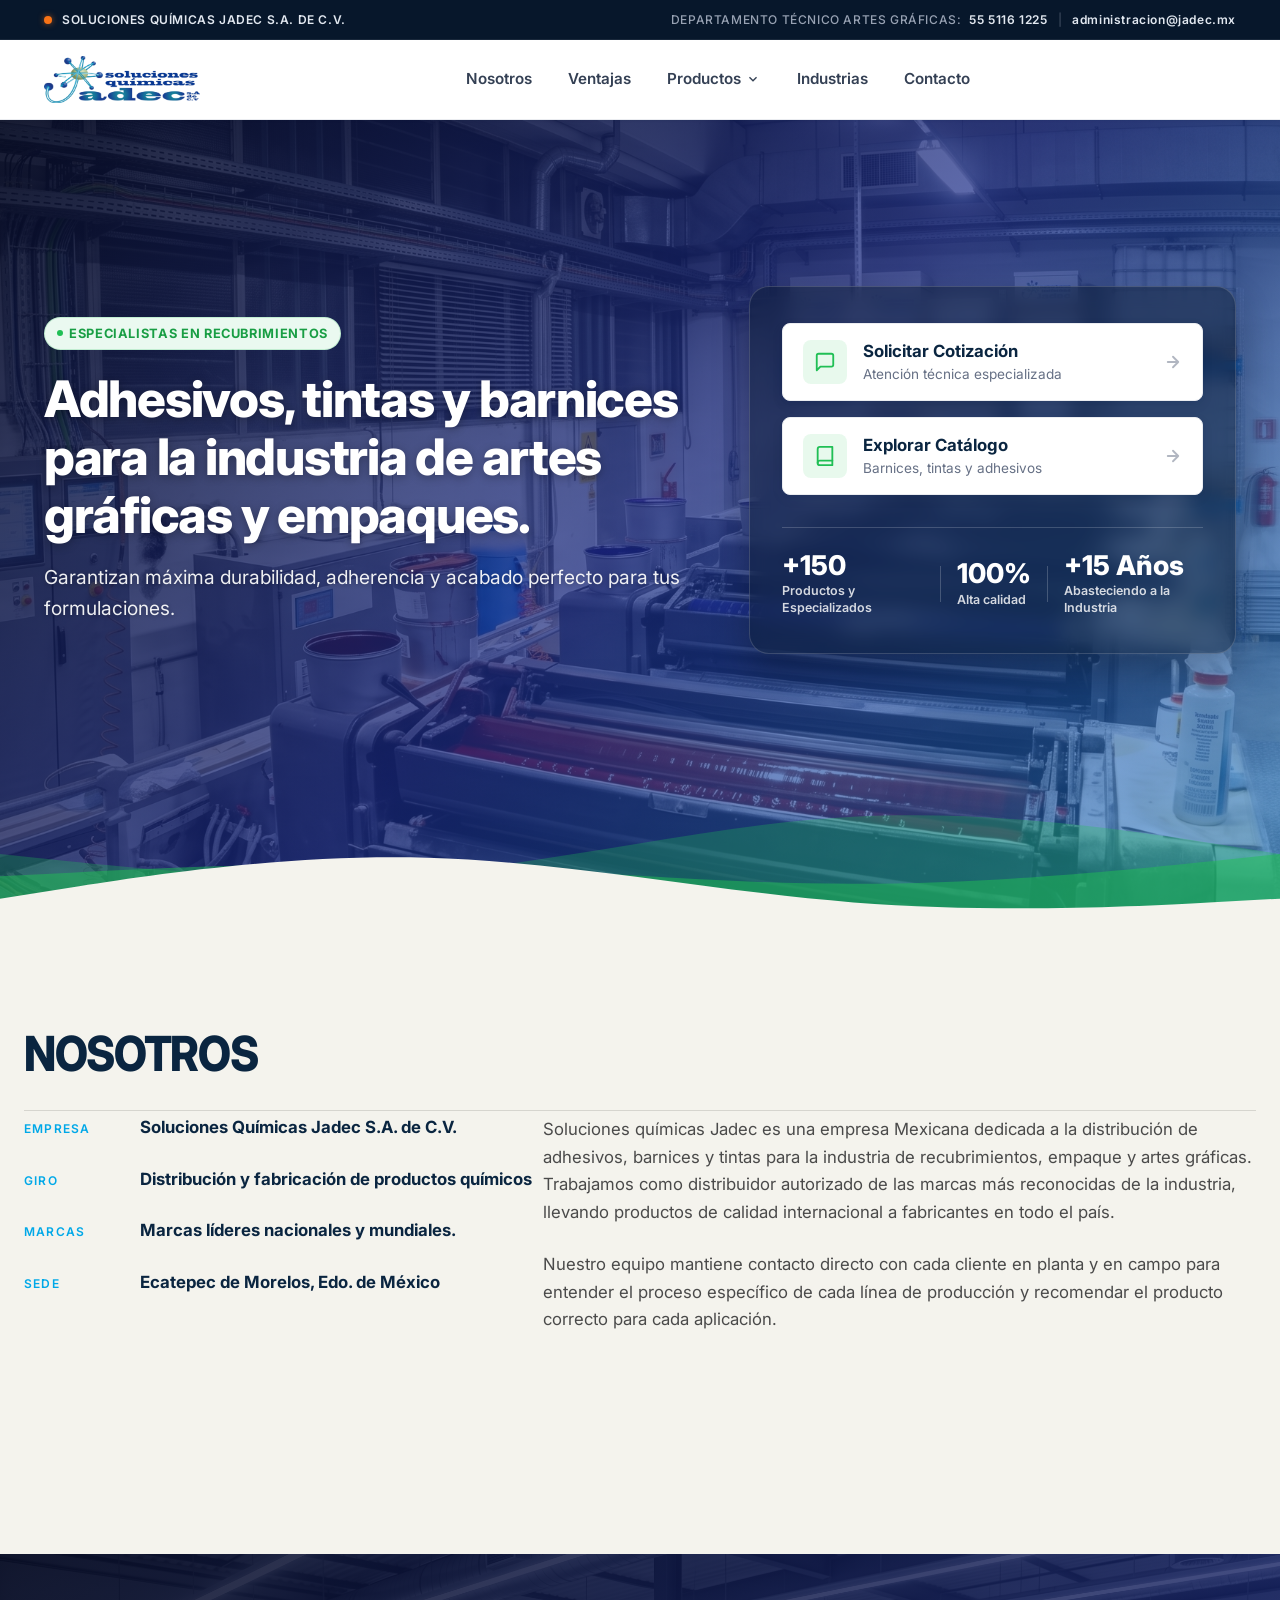
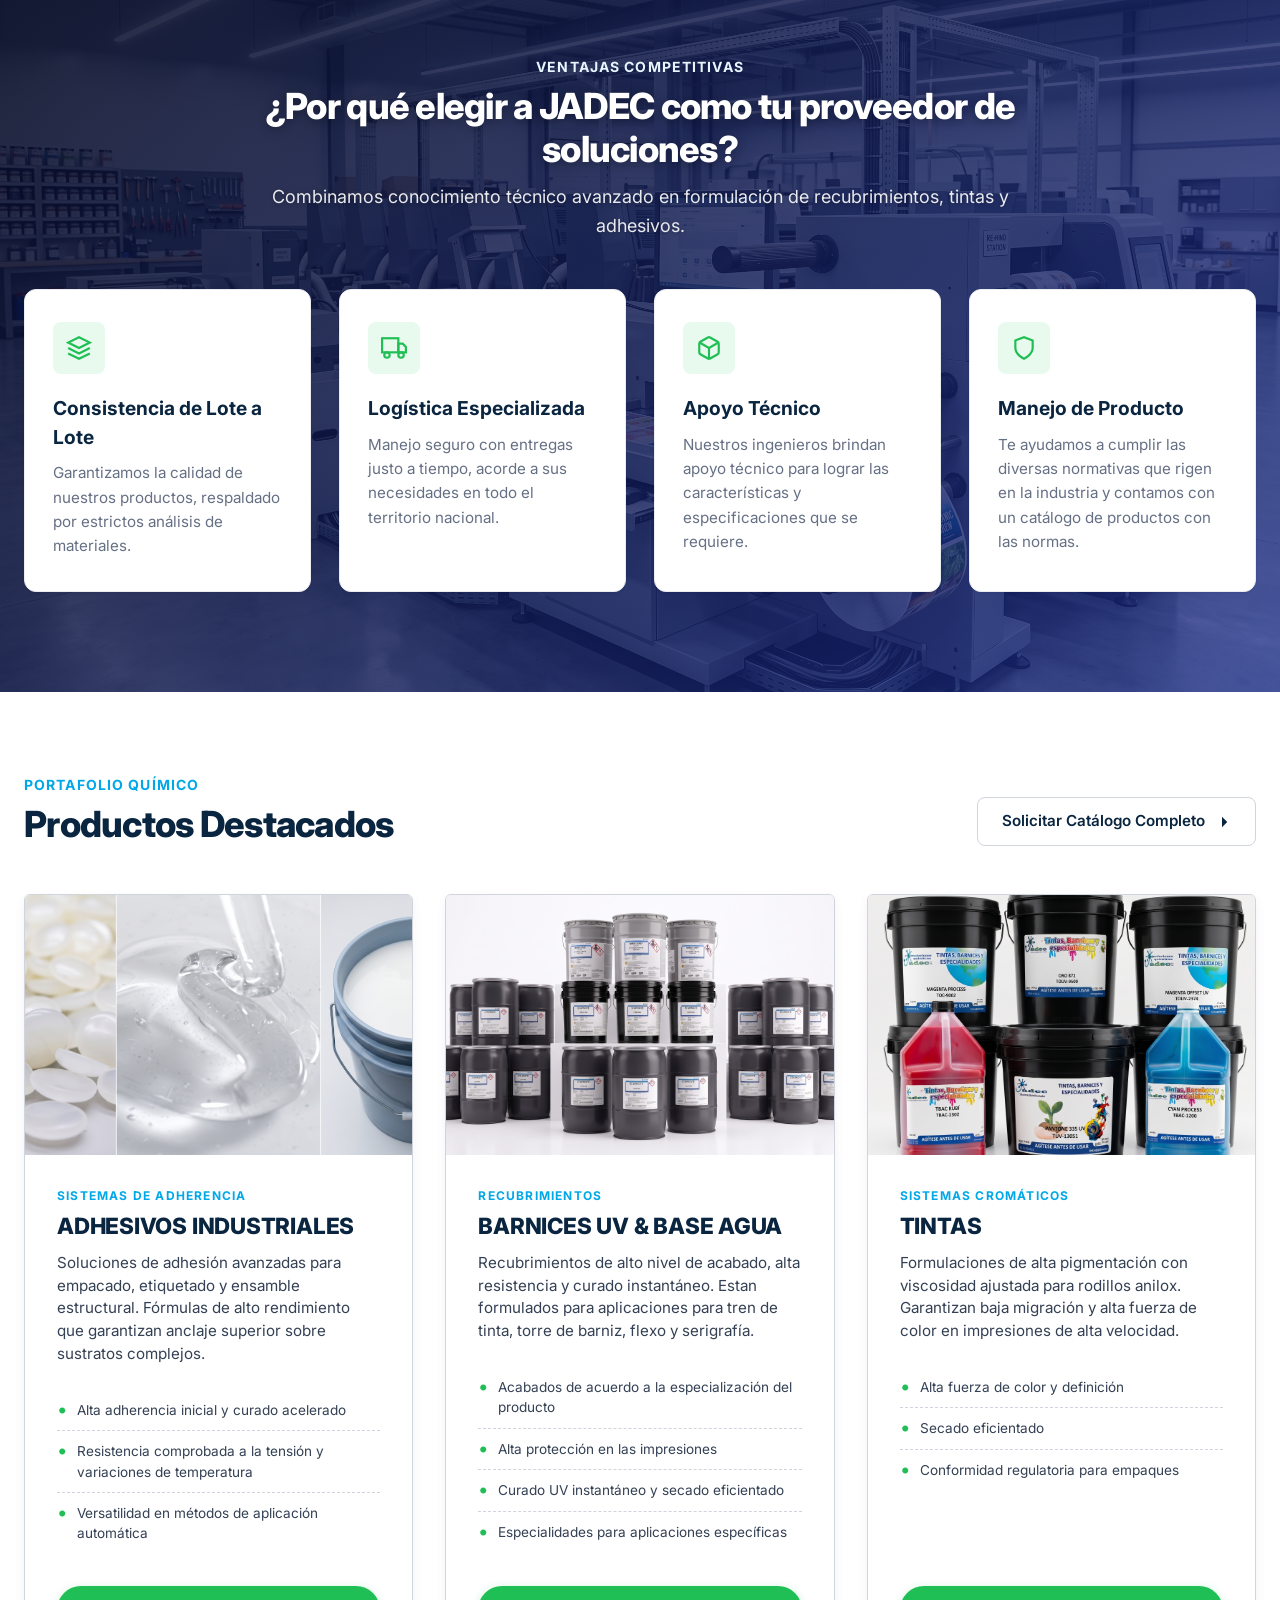
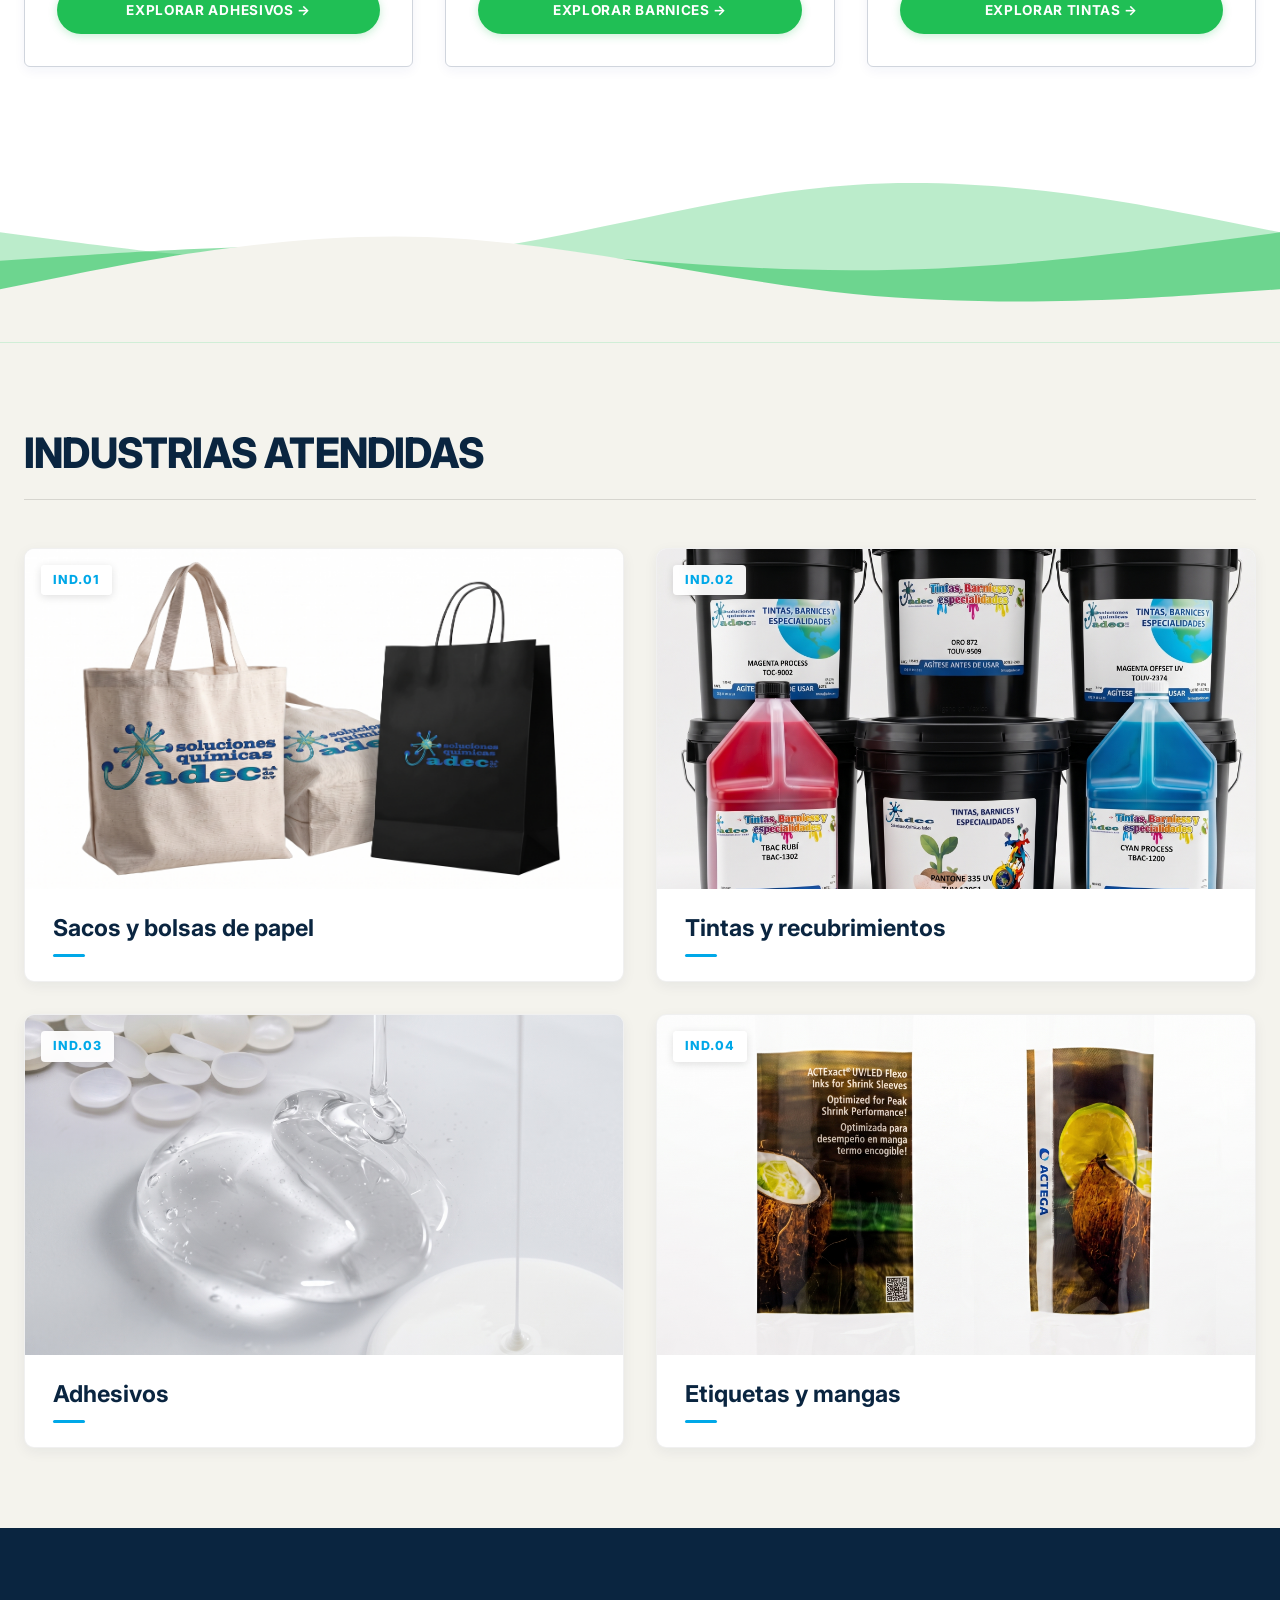
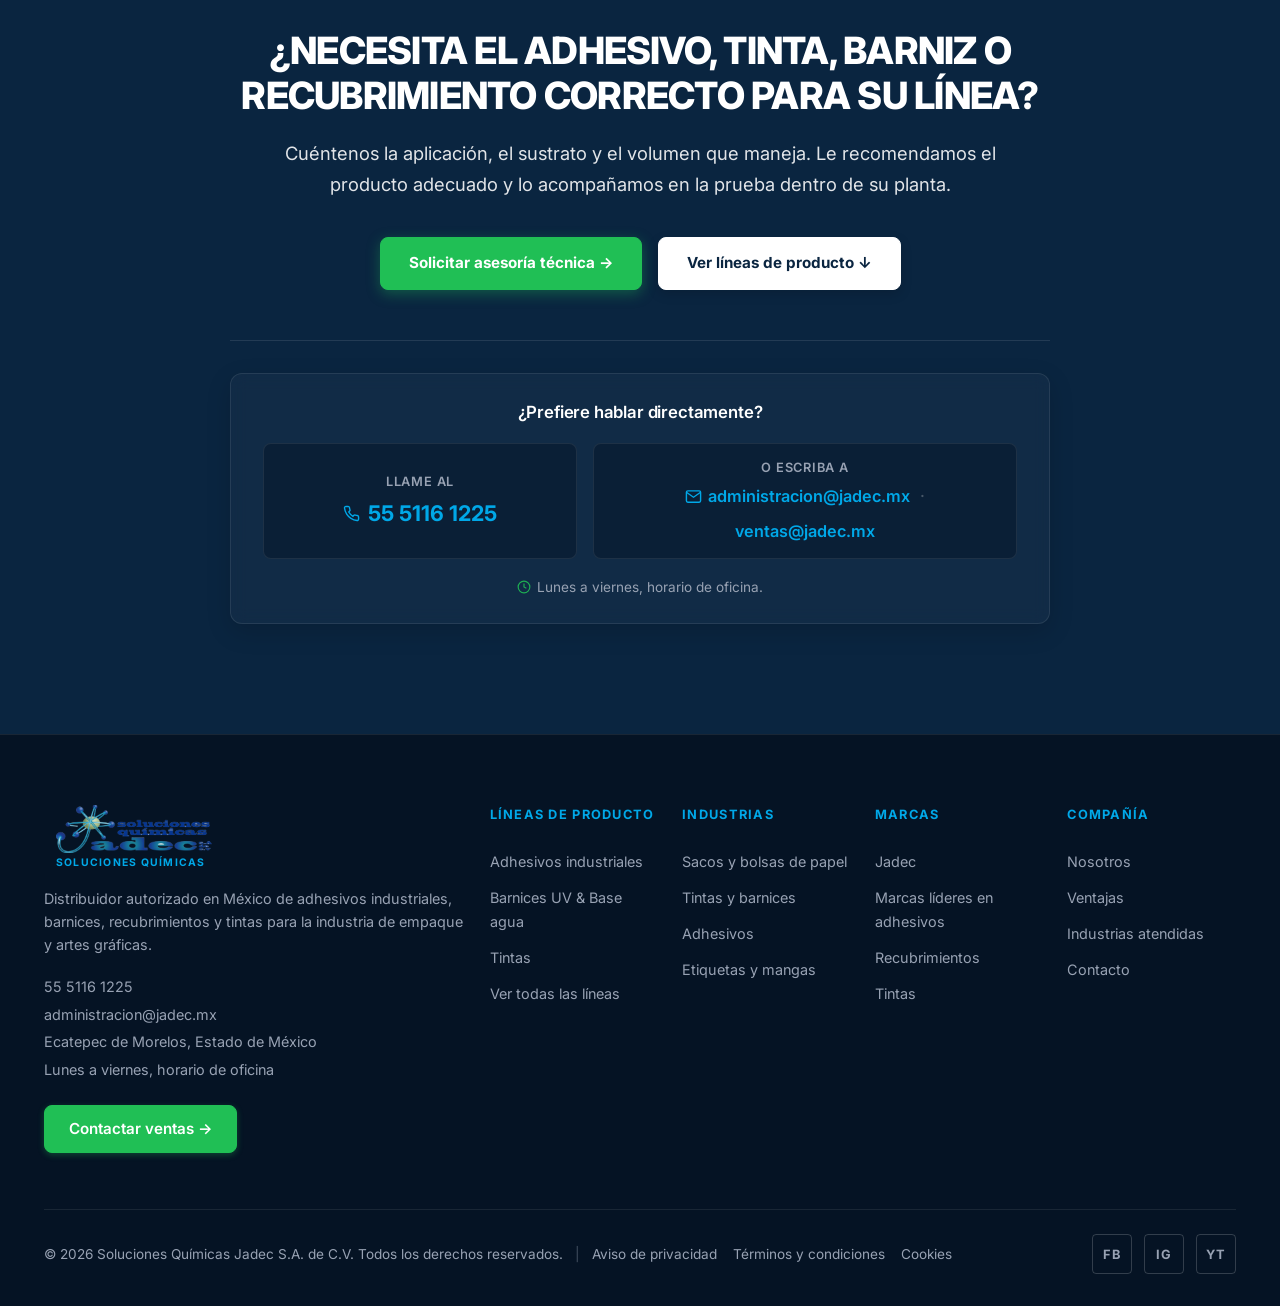
==== index.html @ 31052342 "Se agregó un cambio interactivo en la cenefa principal" ====
<!DOCTYPE html>
<html lang="es">
<head>
  <meta charset="UTF-8">
  <meta name="viewport" content="width=device-width, initial-scale=1.0">
  <meta name="description" content="JADEC Soluciones Químicas - Proveedor líder en materias primas y aditivos químicos para la industria de pinturas, barnices y adhesivos.">
  <meta name="keywords" content="JADEC, Soluciones Químicas, Insumos Químicos, Pinturas, Barnices, Adhesivos, Resinas, Pigmentos, Recubrimientos">
  
  <link rel="canonical" href="https://www.jadec-quimica.com/" />
  <meta property="og:title" content="JADEC | Soluciones Químicas para Pinturas, Barnices y Adhesivos">
  <meta property="og:description" content="Suministramos materias primas, resinas y aditivos especializados de alto rendimiento para recubrimientos y adhesión industrial.">
  <meta property="og:image" content="https://www.jadec-quimica.com/og-image.jpg">
  <meta property="og:url" content="https://www.jadec-quimica.com/">
  <meta property="og:type" content="website">

  <title>JADEC | Soluciones Químicas para Pinturas, Barnices y Adhesivos</title>

  <!-- Favicons y Accesos Directos Móviles -->
  <link rel="icon" type="image/x-icon" href="images/favicon/favicon.ico">
  <link rel="icon" type="image/png" sizes="32x32" href="images/favicon/favicon.ico">
  <link rel="icon" type="image/png" sizes="16x16" href="images/favicon/favicon.ico">
  <link rel="apple-touch-icon" sizes="180x180" href="images/favicon/favicon.ico">

  <!-- Google Fonts -->
  <link rel="preconnect" href="https://fonts.googleapis.com">
  <link rel="preconnect" href="https://fonts.gstatic.com" crossorigin>
  <link href="https://fonts.googleapis.com/css2?family=Inter:wght@300;400;500;600;700;800&display=swap" rel="stylesheet">

  <!-- Hojas de Estilo Separadas -->
  <link rel="stylesheet" href="css/style.css">
  <link rel="stylesheet" href="css/home.css">
  <link rel="stylesheet" href="css/modal.css">
</head>
<body>

<!-- Topbar Superior Corporativa -->
      <div class="topbar">
      <div class="topbar-container">
<!-- Columna Izquierda: Identidad y Línea Autorizada -->
      <div class="topbar-brand-meta">
        <span class="topbar-dot-orange" aria-hidden="true"></span>
        <span class="topbar-brand-text">SOLUCIONES QUÍMICAS JADEC S.A. DE C.V. </span>
      </div>

<!-- Columna Derecha: Departamento Técnico y Contacto Directo -->
      <div class="topbar-tech-contact">
        <span class="topbar-tech-label">DEPARTAMENTO TÉCNICO ARTES GRÁFICAS:</span>
        <a href="tel:+525543390652" class="topbar-tech-link">55 5116 1225</a>
        <span class="topbar-tech-sep">|</span>
        <a href="mailto:administracion@jadec.mx" class="topbar-tech-link">administracion@jadec.mx</a>
      </div>
    </div>
  </div>

<!-- Header y Navegación Principal -->
       <header class="site">
      <div class="header-container">
      <a href="index.html" class="logo" aria-label="JADEC Soluciones Químicas - Inicio">
      <img src="images/logo/jadec-logo.png" alt="Logotipo Corporativo de JADEC Soluciones Químicas" class="logo-img" width="180" height="48">
      </a>

      <nav id="siteNav" class="site-nav" aria-label="Navegación Principal">
        <ul class="navlinks">
          <li class="nav-item"><a href="#nosotros" class="nav-link">Nosotros</a></li>
          <li class="nav-item"><a href="#ventajas" class="nav-link">Ventajas</a></li>
          <li class="nav-item has-dropdown">
            <a href="#productos" class="nav-link dropdown-toggle" aria-expanded="false" aria-haspopup="true">
              <span>Productos</span>
              <svg class="dropdown-chevron" viewBox="0 0 24 24" aria-hidden="true"><path fill="currentColor" d="M7.41 8.59L12 13.17l4.59-4.58L18 10l-6 6-6-6 1.41-1.41z"/></svg>
            </a>
            <ul class="dropdown-menu" aria-label="Submenú de Productos">
              <li><a href="adhesivos.html" class="dropdown-item">Adhesivos Industriales</a></li>
              <li><a href="actega.html" class="dropdown-item">Barnices UV &amp; Base agua</a></li>
              <li><a href="tintas.html" class="dropdown-item">Tintas</a></li>
            </ul>
          </li>
          <li class="nav-item"><a href="#industrias-atendidas" class="nav-link">Industrias</a></li>
          <li class="nav-item">
            <a href="#industrias" class="nav-link">Contacto</a>
          </li>
        </ul>
      </nav>

      <div class="header-actions">
        <button type="button" class="nav-toggle" id="navToggle" aria-label="Abrir Menú de Navegación" aria-expanded="false" aria-controls="siteNav">
          <span class="hamburger-bar"></span>
          <span class="hamburger-bar"></span>
          <span class="hamburger-bar"></span>
        </button>
      </div>
      </div>
    </header>

<!-- Contenido Principal -->
        <main id="main-content">
    
<!-- Hero Section -->
        <section class="intro-fullscreen">
        <img src="assets/inicio-1.webp" alt="Laboratorio de Formulación JADEC" class="hero-bg-img" fetchpriority="high">
        <div class="intro-container hero-grid">

<!-- Columna Izquierda: Mensaje Principal y Propuesta de Valor -->
         <div class="intro-content">
         <div class="badge badge-accent">
         <span class="badge-dot"></span>
            Especialistas en Recubrimientos
         </div>
         <h1 class="hero-title">Adhesivos, tintas y barnices para la industria de artes gráficas y empaques.</h1>
         <p class="hero-subtitle">
            Garantizan máxima durabilidad, adherencia y acabado perfecto para tus formulaciones.
          </p>
         </div>

<!-- Columna Derecha: Acciones y Estadísticas Corporativas -->
        <div class="hero-side-col">
          <div class="hero-fichas-container">
            <!-- Ficha 1: Solicitar Cotización -->
            <button type="button" class="ficha-action" data-open-modal aria-label="Solicitar Cotización">
              <div class="ficha-icon">
                <svg viewBox="0 0 24 24" fill="none" stroke="currentColor" stroke-width="2" stroke-linecap="round" stroke-linejoin="round" aria-hidden="true">
                  <path d="M21 15a2 2 0 0 1-2 2H7l-4 4V5a2 2 0 0 1 2-2h14a2 2 0 0 1 2 2z"></path>
                </svg>
              </div>
              <div class="ficha-content">
                <span class="ficha-title">Solicitar Cotización</span>
                <span class="ficha-desc">Atención técnica especializada</span>
              </div>
              <div class="ficha-arrow" aria-hidden="true">
                <svg viewBox="0 0 24 24" fill="none" stroke="currentColor" stroke-width="2.5" stroke-linecap="round" stroke-linejoin="round">
                  <path d="M5 12h14M12 5l7 7-7 7"></path>
                </svg>
              </div>
            </button>

            <!-- Ficha 2: Explorar Catálogo -->
            <a href="#productos" class="ficha-action" aria-label="Explorar Catálogo">
              <div class="ficha-icon">
                <svg viewBox="0 0 24 24" fill="none" stroke="currentColor" stroke-width="2" stroke-linecap="round" stroke-linejoin="round" aria-hidden="true">
                  <path d="M4 19.5A2.5 2.5 0 0 1 6.5 17H20"></path>
                  <path d="M6.5 2H20v20H6.5A2.5 2.5 0 0 1 4 19.5v-15A2.5 2.5 0 0 1 6.5 2z"></path>
                </svg>
              </div>
              <div class="ficha-content">
                <span class="ficha-title">Explorar Catálogo</span>
                <span class="ficha-desc">Barnices, tintas y adhesivos</span>
              </div>
              <div class="ficha-arrow" aria-hidden="true">
                <svg viewBox="0 0 24 24" fill="none" stroke="currentColor" stroke-width="2.5" stroke-linecap="round" stroke-linejoin="round">
                  <path d="M5 12h14M12 5l7 7-7 7"></path>
                </svg>
              </div>
            </a>
          </div>

          <div class="hero-stats">
            <div class="stat-item">
              <span class="stat-number">+150</span>
              <span class="stat-label">Productos y Especializados</span>
            </div>
            <div class="stat-divider"></div>
            <div class="stat-item">
              <span class="stat-number">100%</span>
              <span class="stat-label">Alta calidad</span>
            </div>
            <div class="stat-divider"></div>
            <div class="stat-item">
              <span class="stat-number">+15 Años</span>
              <span class="stat-label">Abasteciendo a la Industria</span>
            </div>
            </div>
            </div>
            </div>

<!-- SEPARADOR DE OLAS SVG -->
      <div class="wave-divider">
        <svg viewBox="0 0 1440 220" preserveAspectRatio="none" xmlns="http://www.w3.org/2000/svg">
          <!-- Capa 1: Verde Translúcido (Onda profunda) -->
          <path fill="var(--color-accent-green)" fill-opacity="0.3" d="M0,96L80,106.7C160,117,320,139,480,122.7C640,107,800,53,960,42.7C1120,32,1280,64,1360,80L1440,96L1440,220L1360,220C1280,220,1120,220,960,220C800,220,640,220,480,220C320,220,160,220,80,220L0,220Z"></path>
          <!-- Capa 2: Verde Intermedio (Onda media) -->
          <path fill="var(--color-accent-green)" fill-opacity="0.5" d="M0,128L80,122.7C160,117,320,107,480,112C640,117,800,139,960,138.7C1120,139,1280,117,1360,106.7L1440,96L1440,220L1360,220C1280,220,1120,220,960,220C800,220,640,220,480,220C320,220,160,220,80,220L0,220Z"></path>
          <!-- Capa 3: Beige Sólido (Conecta visualmente con la sección Nosotros) -->
          <path fill="#F4F3ED" d="M0,160L80,144C160,128,320,96,480,101.3C640,107,800,149,960,165.3C1120,181,1280,171,1360,165.3L1440,160L1440,220L1360,220C1280,220,1120,220,960,220C800,220,640,220,480,220C320,220,160,220,80,220L0,220Z"></path>
        </svg>
      </div>
    </section>

<!-- Sección: Identificación / Nosotros -->
        <section class="section bg-identificacion" id="nosotros">
        <div class="identificacion-container">
        <h2 class="identificacion-title">NOSOTROS</h2>
        <hr class="identificacion-divider">
        
        <div class="identificacion-grid">
        <div class="identificacion-data">
        <div class="data-row">
              <span class="data-label">EMPRESA</span>
              <span class="data-value">Soluciones Químicas Jadec S.A. de C.V.</span>
            </div>
            <div class="data-row">
              <span class="data-label">GIRO</span>
              <span class="data-value">Distribución y fabricación de productos químicos</span>
            </div>
            <div class="data-row">
              <span class="data-label">MARCAS</span>
              <span class="data-value"> Marcas líderes nacionales y mundiales. </span>
            </div>
            <div class="data-row">
              <span class="data-label">SEDE</span>
              <span class="data-value">Ecatepec de Morelos, Edo. de México</span>
            </div>
          </div>
          
          <div class="identificacion-text">
            <p>Soluciones químicas Jadec es una empresa Mexicana dedicada a la distribución de adhesivos, barnices y tintas para la industria de recubrimientos, empaque y artes gráficas. Trabajamos como distribuidor autorizado de las marcas más reconocidas de la industria, llevando productos de calidad internacional a fabricantes en todo el país.</p>
            <p>Nuestro equipo mantiene contacto directo con cada cliente en planta y en campo para entender el proceso específico de cada línea de producción y recomendar el producto correcto para cada aplicación.</p>
          </div>
          </div>
          </div>
        </section>

<!-- Sección: Propuesta de Valor con Imagen de Fondo Full Screen -->
      <section class="section ventajas-bg-section" id="ventajas">
<!-- Imagen de fondo (Reemplaza el src por la imagen que desees usar) -->
      <img src="assets/inicio-2.webp" alt="Planta de Producción JADEC" class="ventajas-bg-img">
      
<!-- Capa de color superpuesta para no perder la legibilidad del texto -->
      <div class="ventajas-overlay"></div>
      <div class="section-container content-relative">
        <div class="section-header text-center header-light">
          <span class="section-subtitle">Ventajas Competitivas</span>
          <h2 class="section-title">¿Por qué elegir a JADEC como tu proveedor de soluciones?</h2>
          <p class="section-description">
            Combinamos conocimiento técnico avanzado en formulación de recubrimientos, tintas y adhesivos.
          </p>
        </div>

        <div class="features-grid">
          <div class="feature-card">
            <div class="feature-icon">
              <svg viewBox="0 0 24 24" fill="none" stroke="currentColor" stroke-width="2" aria-hidden="true"><path d="M12 2L2 7l10 5 10-5-10-5zM2 17l10 5 10-5M2 12l10 5 10-5"/></svg>
            </div>
            <h3 class="feature-title">Consistencia de Lote a Lote</h3>
            <p class="feature-text">
              Garantizamos la calidad de nuestros productos, respaldado por estrictos análisis de materiales.  
            </p>
          </div>
          <div class="feature-card">
            <div class="feature-icon">
              <svg viewBox="0 0 24 24" fill="none" stroke="currentColor" stroke-width="2" aria-hidden="true"><rect x="1" y="3" width="15" height="13"/><polygon points="16 8 20 8 23 11 23 16 16 16 16 8"/><circle cx="5.5" cy="18.5" r="2.5"/><circle cx="18.5" cy="18.5" r="2.5"/></svg>
            </div>
            <h3 class="feature-title">Logística Especializada</h3>
            <p class="feature-text">
              Manejo seguro con entregas justo a tiempo, acorde a sus necesidades en todo el territorio nacional.
            </p>
          </div>
          <div class="feature-card">
            <div class="feature-icon">
              <svg viewBox="0 0 24 24" fill="none" stroke="currentColor" stroke-width="2" aria-hidden="true"><path d="M21 16V8a2 2 0 0 0-1-1.73l-7-4a2 2 0 0 0-2 0l-7 4A2 2 0 0 0 3 8v8a2 2 0 0 0 1 1.73l7 4a2 2 0 0 0 2 0l7-4A2 2 0 0 0 21 16z"/><polyline points="3.27 6.96 12 12.01 20.73 6.96"/><line x1="12" y1="22.08" x2="12" y2="12"/></svg>
            </div>
            <h3 class="feature-title">Apoyo Técnico</h3>
            <p class="feature-text">
              Nuestros ingenieros brindan apoyo técnico para lograr las características y especificaciones que se requiere.
            </p>
          </div>
          <div class="feature-card">
            <div class="feature-icon">
              <svg viewBox="0 0 24 24" fill="none" stroke="currentColor" stroke-width="2" aria-hidden="true"><path d="M12 22s8-4 8-10V5l-8-3-8 3v7c0 6 8 10 8 10z"/></svg>
            </div>
            <h3 class="feature-title">Manejo de Producto</h3>
            <p class="feature-text">
              Te ayudamos a cumplir las diversas normativas que rigen en la industria y contamos con un catálogo de productos con las normas.
            </p>
            </div>
            </div>
            </div>
          </section>

<!-- Sección: Productos Destacados -->
      <section class="section" id="productos">
      <div class="section-container">
      <div class="section-header flex-between">
      <div>
         <span class="section-subtitle">Portafolio Químico</span>
      <h2 class="section-title">Productos Destacados</h2>
      </div>
      <button type="button" class="btn btn-ghost" data-open-modal>
      <span>Solicitar Catálogo Completo</span>
      <svg class="btn-icon" viewBox="0 0 24 24" aria-hidden="true"><path fill="currentColor" d="M5 12h14M12 5l7 7-7 7"/></svg>
      </button>
      </div>

        <div class="showcase-grid">
          
<!-- Tarjeta 1: Adhesivos -->
          <article class="v-card">
          <div class="v-card-image">
              <img src="assets/industria-5.webp" alt="Productos Adhesivos Industriales">
          </div>
          <div class="v-card-content">
          <span class="v-card-subtitle">Sistemas de adherencia</span>
          <h3 class="v-card-title">Adhesivos Industriales</h3>
          <p class="v-card-desc">
              Soluciones de adhesión avanzadas para empacado, etiquetado y ensamble estructural. Fórmulas de alto rendimiento que garantizan anclaje superior sobre sustratos complejos.
          </p>
          <ul class="v-card-features">
          <li>Alta adherencia inicial y curado acelerado</li>
          <li>Resistencia comprobada a la tensión y variaciones de temperatura</li>
          <li>Versatilidad en métodos de aplicación automática</li>
          </ul>
          <a href="adhesivos.html" class="btn-action-full">Explorar Adhesivos &rarr;</a>
          </div>
          </article>

<!-- Tarjeta 2: Actega Offset -->
          <article class="v-card">
          <div class="v-card-image">
          <img src="assets/uv-7.webp" alt="Tintas Actega Offset">
          </div>
          <div class="v-card-content">
              <span class="v-card-subtitle">Recubrimientos</span>
              <h3 class="v-card-title">Barnices UV &amp;  Base Agua</h3>
              <p class="v-card-desc">
                Recubrimientos de alto nivel de acabado, alta resistencia y curado instantáneo. Estan formulados para aplicaciones para tren de tinta, torre de barniz, flexo y serigrafía.
              </p>
              <ul class="v-card-features">
                <li>Acabados de acuerdo a la especialización del producto</li>
                <li>Alta protección en las impresiones</li>
                <li>Curado UV instantáneo y secado eficientado </li>
                <li>Especialidades para aplicaciones específicas</li>
              </ul>
              <a href="actega.html" class="btn-action-full">Explorar Barnices &rarr;</a>
            </div>
            </article>

<!-- Tarjeta 3: Tintas -->
          <article class="v-card">
            <div class="v-card-image">
              <img src="assets/tintas-3.webp" alt="Tintas de Alta Pigmentación">
            </div>
            <div class="v-card-content">
              <span class="v-card-subtitle">Sistemas Cromáticos</span>
              <h3 class="v-card-title">Tintas</h3>
              <p class="v-card-desc">
                Formulaciones de alta pigmentación con viscosidad ajustada para rodillos anilox. Garantizan baja migración y alta fuerza de color en impresiones de alta velocidad.
              </p>
              <ul class="v-card-features">
                <li>Alta fuerza de color y definición</li>
                <li>Secado eficientado</li>
                <li>Conformidad regulatoria para empaques</li>
              </ul>
              <a href="tintas.html" class="btn-action-full">Explorar Tintas &rarr;</a>
            </div>
          </article>
        </div>
      </div>
    </section>


<!-- Separador SVG de Olas Productos -> Industrias Atendidas -->
        <div class="wave-divider-productos">
        <svg viewBox="0 0 1440 220" preserveAspectRatio="none" xmlns="http://www.w3.org/2000/svg">
<!-- Capa 1: Verde Translúcido -->
        <path fill="var(--color-accent-green)" fill-opacity="0.3" d="M0,96L80,106.7C160,117,320,139,480,122.7C640,107,800,53,960,42.7C1120,32,1280,64,1360,80L1440,96L1440,220L1360,220C1280,220,1120,220,960,220C800,220,640,220,480,220C320,220,160,220,80,220L0,220Z"></path>
<!-- Capa 2: Verde Intermedio -->
        <path fill="var(--color-accent-green)" fill-opacity="0.5" d="M0,128L80,122.7C160,117,320,107,480,112C640,117,800,139,960,138.7C1120,139,1280,117,1360,106.7L1440,96L1440,220L1360,220C1280,220,1120,220,960,220C800,220,640,220,480,220C320,220,160,220,80,220L0,220Z"></path>
<!-- Capa 3: Sólido fusionado con el fondo beige (#F4F3ED) -->
        <path fill="#F4F3ED" d="M0,160L80,144C160,128,320,96,480,101.3C640,107,800,149,960,165.3C1120,181,1280,171,1360,165.3L1440,160L1440,220L1360,220C1280,220,1120,220,960,220C800,220,640,220,480,220C320,220,160,220,80,220L0,220Z"></path>
        </svg>
        </div>

<!-- Sección: Industrias Atendidas -->
       <section class="section bg-beige" id="industrias-atendidas">
       <div class="section-container">
       <div class="section-header text-left">
          <h2 class="industrias-title">INDUSTRIAS ATENDIDAS</h2>
          <hr class="industrias-divider">
        </div>
        <div class="industrias-grid">

<!-- Tarjeta 1: Sacos y bolsas de papel -->
          <article class="ind-atendida-card">
            <div class="ind-img-box">
              <img src="assets/industria-1.webp" alt="Sacos y bolsas de papel" loading="lazy">
              <span class="ind-badge">IND.01</span>
            </div>
            <div class="ind-card-content">
              <h3 class="ind-card-title">Sacos y bolsas de papel</h3>
            </div>
          </article>

<!-- Tarjeta 2: Tintas y barnices -->
          <article class="ind-atendida-card">
          <div class="ind-img-box">
          <img src="assets/tintas-3.webp" alt="Tintas y barnices" loading="lazy">
          <span class="ind-badge">IND.02</span>
          </div>
          <div class="ind-card-content">
          <h3 class="ind-card-title">Tintas y recubrimientos</h3>
          </div>
          </article>

<!-- Tarjeta 3: Adhesivos -->
          <article class="ind-atendida-card">
          <div class="ind-img-box">
          <img src="assets/industria-3.webp" alt="Adhesivos" loading="lazy">
          <span class="ind-badge">IND.03</span>
          </div>
          <div class="ind-card-content">
          <h3 class="ind-card-title">Adhesivos</h3>
          </div>
          </article>

<!-- Tarjeta 4: Etiquetas y mangas -->
          <article class="ind-atendida-card">
            <div class="ind-img-box">
              <img src="assets/industria-4.webp" alt="Etiquetas y mangas" loading="lazy">
              <span class="ind-badge">IND.04</span>
            </div>
            <div class="ind-card-content">
              <h3 class="ind-card-title">Etiquetas y mangas</h3>
            </div>
          </article>
          </div>
          </div>
          </section>

<!-- Banner CTA Oscuro (Asesoría Técnica y Contacto) -->
      <section class="section-cta-dark" id="industrias">
      <div class="cta-dark-container">
      <h2 class="cta-dark-title">¿NECESITA EL ADHESIVO, TINTA, BARNIZ O RECUBRIMIENTO CORRECTO PARA SU LÍNEA?</h2>
      <p class="cta-dark-desc">
          Cuéntenos la aplicación, el sustrato y el volumen que maneja. Le recomendamos el producto adecuado y lo acompañamos en la prueba dentro de su planta.
      </p>

      <div class="cta-dark-actions">
      <button type="button" class="btn btn-cta-green" data-open-modal>
      <span>Solicitar asesoría técnica &rarr;</span>
      </button>
      <a href="#productos" class="btn btn-cta-white">
      <span>Ver líneas de producto &darr;</span>
      </a>
      </div>

        <div class="cta-dark-footer">
          <div class="cta-footer-card">
            <span class="cta-contact-intro">¿Prefiere hablar directamente?</span>
            
            <div class="cta-contact-grid">
              <!-- Canal 1: Teléfono -->
              <div class="cta-channel-box">
                <span class="cta-channel-label">Llame al</span>
                <a href="tel:+525551161225" class="cta-phone-link">
                  <svg class="cta-channel-icon" viewBox="0 0 24 24" fill="none" stroke="currentColor" stroke-width="2" aria-hidden="true">
                    <path d="M22 16.92v3a2 2 0 0 1-2.18 2 19.79 19.79 0 0 1-8.63-3.07 19.5 19.5 0 0 1-6-6 19.79 19.79 0 0 1-3.07-8.67A2 2 0 0 1 4.11 2h3a2 2 0 0 1 2 1.72 12.84 12.84 0 0 0 .7 2.81 2 2 0 0 1-.45 2.11L8.09 9.91a16 16 0 0 0 6 6l1.27-1.27a2 2 0 0 1 2.11-.45 12.84 12.84 0 0 0 2.81.7A2 2 0 0 1 22 16.92z"/>
                  </svg>
                  <span>55 5116 1225</span>
                </a>
              </div>

              <!-- Canal 2: Correos Electrónicos -->
              <div class="cta-channel-box">
                <span class="cta-channel-label">o escriba a</span>
                <div class="cta-emails-list">
                  <a href="mailto:administracion@jadec.mx" class="cta-email-link">
                    <svg class="cta-channel-icon" viewBox="0 0 24 24" fill="none" stroke="currentColor" stroke-width="2" aria-hidden="true">
                      <path d="M4 4h16c1.1 0 2 .9 2 2v12c0 1.1-.9 2-2 2H4c-1.1 0-2-.9-2-2V6c0-1.1.9-2 2-2z"/><polyline points="22,6 12,13 2,6"/>
                    </svg>
                    <span>administracion@jadec.mx</span>
                  </a>
                  <span class="cta-email-sep">&middot;</span>
                  <a href="mailto:ventas@jadec.mx" class="cta-email-link">
                    <span>ventas@jadec.mx</span>
                  </a>
                </div>
              </div>
            </div>

            <span class="cta-contact-schedule">
              <svg class="cta-schedule-icon" viewBox="0 0 24 24" fill="none" stroke="currentColor" stroke-width="2" aria-hidden="true">
                <circle cx="12" cy="12" r="10"/><polyline points="12 6 12 12 16 14"/>
              </svg>
              Lunes a viernes, horario de oficina.
            </span>
          </div>
        </div>
      </div>
    </section>

  </main>

  <!-- Footer Corporativo -->
  <footer class="site-footer">
    <div class="footer-container">
      <div class="footer-grid">
        <!-- Columna 1: Brand & Contacto Principal -->
        <div class="footer-brand">
          <div class="logo">
            <div class="logo-icon">
              <svg viewBox="0 0 40 40" fill="none" xmlns="http://www.w3.org/2000/svg" aria-hidden="true">
                <circle cx="20" cy="20" r="18" stroke="currentColor" stroke-width="3.5" class="logo-circle-bg"/>
                <path d="M12 24C12 17.3726 17.3726 12 24 12V17C20.134 17 17 20.134 17 24H12Z" fill="currentColor" class="logo-path-primary"/>
                <circle cx="25" cy="25" r="5" fill="currentColor" class="logo-dot-accent"/>
              </svg>
            </div>
            <div class="logo-text">
              <a href="index.html" class="logo" aria-label="JADEC Soluciones Químicas - Inicio">
                <img src="images/logo/jadec-logo.png" alt="Logotipo Corporativo de JADEC Soluciones Químicas" class="logo-img" width="180" height="48">
              </a>
              <span class="logo-tagline">Soluciones Químicas</span>
            </div>
          </div>
          <p class="footer-desc">
            Distribuidor autorizado en México de adhesivos industriales,
            barnices, recubrimientos y tintas para la industria de empaque y artes gráficas.
          </p>
          <div class="footer-brand-info">
            <p>55 5116 1225</p>
            <p>administracion@jadec.mx</p>
            <p>Ecatepec de Morelos, Estado de México</p>
            <p>Lunes a viernes, horario de oficina</p>
          </div>
          <button type="button" class="btn btn-accent" data-open-modal>
            <span>Contactar ventas &rarr;</span>
          </button>
        </div>

        <!-- Columna 2: Líneas de Producto -->
        <div class="footer-col">
          <h4 class="footer-heading">LÍNEAS DE PRODUCTO</h4>
          <ul class="footer-links">
            <li><a href="adhesivos.html">Adhesivos industriales</a></li>
            <li><a href="actega.html">Barnices UV &amp; Base agua</a></li>
            <li><a href="tintas.html">Tintas</a></li>
            <li><a href="#productos">Ver todas las líneas</a></li>
          </ul>
        </div>

        <!-- Columna 3: Industrias -->
        <div class="footer-col">
          <h4 class="footer-heading">INDUSTRIAS</h4>
          <ul class="footer-links">
            <li><a href="#industrias-atendidas">Sacos y bolsas de papel</a></li>
            <li><a href="#industrias-atendidas">Tintas y barnices</a></li>
            <li><a href="#industrias-atendidas">Adhesivos</a></li>
            <li><a href="#industrias-atendidas">Etiquetas y mangas</a></li>
          </ul>
        </div>

        <!-- Columna 4: Marcas -->
        <div class="footer-col">
          <h4 class="footer-heading">MARCAS</h4>
          <ul class="footer-links">
            <li><a href="index.html">Jadec</a></li>
            <li><a href="adhesivos.html">Marcas líderes en adhesivos</a></li>
            <li><a href="actega.html">Recubrimientos</a></li>
            <li><a href="tintas.html">Tintas</a></li>
          </ul>
        </div>

        <!-- Columna 5: Compañía -->
        <div class="footer-col">
          <h4 class="footer-heading">COMPAÑÍA</h4>
          <ul class="footer-links">
            <li><a href="#nosotros">Nosotros</a></li>
            <li><a href="#ventajas">Ventajas</a></li>
            <li><a href="#industrias-atendidas">Industrias atendidas</a></li>
            <li><a href="#industrias">Contacto</a></li>
          </ul>
        </div>
      </div>
      <div class="footer-bottom">
        <!-- Grupo Izquierdo: Copyright + Enlaces Legales -->
        <div class="footer-legal-group">
          <span class="copyright-text">&copy; 2026 Soluciones Químicas Jadec S.A. de C.V. Todos los derechos reservados.</span>
          <span class="legal-separator">|</span>
          <div class="legal-links">
            <a href="aviso-privacidad.html">Aviso de privacidad</a>
            <span>Términos y condiciones</span>
            <span>Cookies</span>
          </div>
        </div>

        <!-- Grupo Derecho: Redes Sociales -->
        <div class="footer-social-group">
          <a href="#" class="social-box" aria-label="Facebook de JADEC">fb</a>
          <a href="#" class="social-box" aria-label="Instagram de JADEC">ig</a>
          <a href="#" class="social-box" aria-label="YouTube de JADEC">yt</a>
        </div>
      </div>
    </div>
  </footer>

  <!-- Modal de Contacto y Cotización B2B -->
  <div class="modal-overlay" id="contactModal" aria-hidden="true" role="dialog" aria-labelledby="modalTitle">
    <div class="modal-card">
      <button type="button" class="modal-close" data-close-modal aria-label="Cerrar ventana modal">&times;</button>
      
      <div class="modal-body-content" id="modalFormContainer">
        <!-- Cabecera del Modal -->
        <div class="modal-header">
          <span class="modal-kicker">[ SUMINISTRO MAYORISTA &mdash; JADEC ]</span>
          <h2 class="modal-title" id="modalTitle">SOLICITAR COTIZACIÓN</h2>
          <p class="modal-desc">
            Complete sus datos empresariales y recibirá una propuesta de precio y disponibilidad para el formato que requiere.
          </p>
        </div>

        <form id="contactForm" class="modal-form" novalidate>
          
          <!-- Fila 1: Nombre y Empresa (2 columnas) -->
          <div class="form-row">
            <div class="modal-form-group">
              <label for="fieldName" class="form-label">NOMBRE COMPLETO <span class="required">*</span></label>
              <input type="text" id="fieldName" name="name" class="form-input" placeholder="Ej. Ing. Miguel Torres" required>
            </div>
            <div class="modal-form-group">
              <label for="fieldCompany" class="form-label">EMPRESA / PLANTA INDUSTRIAL <span class="required">*</span></label>
              <input type="text" id="fieldCompany" name="company" class="form-input" placeholder="Ej. Empaques Industriales de México" required>
            </div>
          </div>

          <!-- Fila 2: Correo y Teléfono (2 columnas) -->
          <div class="form-row">
            <div class="modal-form-group">
              <label for="fieldEmail" class="form-label">CORREO ELECTRÓNICO EMPRESARIAL <span class="required">*</span></label>
              <input type="email" id="fieldEmail" name="email" class="form-input" placeholder="m.torres@empresa.com" required>
            </div>
            <div class="modal-form-group">
              <label for="fieldPhone" class="form-label">TELÉFONO (OPCIONAL)</label>
              <input type="tel" id="fieldPhone" name="phone" class="form-input" placeholder="55 0000 0000">
            </div>
          </div>

          <!-- Fila 3: Volumen de Consumo (1 columna completa) -->
          <div class="modal-form-group">
            <label for="fieldVolume" class="form-label">VOLUMEN DE CONSUMO ESTIMADO <span class="required">*</span></label>
            <select id="fieldVolume" name="volume" class="form-select" required>
              <option value="" disabled selected>Seleccione un formato...</option>
              <option value="cubetas">Cubetas Industriales (20 kg a 25 kg)</option>
              <option value="tambores">Tambores Industriales (200 kg)</option>
              <option value="ibc">Contenedores IBC / Totes (1,000 kg)</option>
            </select>
          </div>

          <!-- Fila 4: Datos de Proceso (1 columna completa) -->
          <div class="modal-form-group">
            <label for="fieldProcess" class="form-label">DATOS DE PROCESO (OPCIONAL)</label>
            <textarea id="fieldProcess" name="process" class="form-textarea" rows="3" placeholder="Sustrato, velocidad de línea, temperatura de proceso, equipo de aplicación..."></textarea>
          </div>

          <!-- Casilla de Privacidad -->
          <div class="form-checkbox-group">
            <label class="checkbox-label" for="fieldPrivacy">
              <input type="checkbox" id="fieldPrivacy" name="privacy" class="form-checkbox" required>
              <span class="checkbox-text">
                He leído y acepto el <a href="aviso-privacidad.html" target="_blank" rel="noopener noreferrer">aviso de privacidad</a> y autorizo el tratamiento de mis datos para atender esta solicitud.
              </span>
            </label>
          </div>

          <!-- Botones de Acción (Alineados a la derecha) -->
          <div class="modal-actions">
            <button type="button" class="btn btn-ghost btn-modal-cancel" data-close-modal>CANCELAR</button>
            <button type="submit" class="btn btn-submit btn-modal-submit">ENVIAR SOLICITUD &rarr;</button>
          </div>

        </form>
      </div>

      <!-- Estado de Éxito -->
      <div class="modal-success-state" id="modalSuccessState" hidden>
        <div class="success-icon-wrap">
          <svg viewBox="0 0 24 24" fill="none" stroke="currentColor" stroke-width="2.5" aria-hidden="true"><polyline points="20 6 9 17 4 12"></polyline></svg>
        </div>
        <h3 class="success-title">¡Solicitud Enviada con Éxito!</h3>
        <button type="button" class="btn btn-primary" data-close-modal>Entendido</button>
      </div>

    </div>
  </div>

  <!-- Botón Flotante Volver Arriba -->
  <button type="button" id="backToTop" class="btn-back-to-top" aria-label="Volver arriba">
    <svg viewBox="0 0 24 24" fill="none" stroke="currentColor" stroke-width="2.5" stroke-linecap="round" stroke-linejoin="round" aria-hidden="true">
      <path d="M18 15l-6-6-6 6"/>
    </svg>
  </button>

  <!-- Scripts Modulares -->
  <script src="js/menu.js" defer></script>
  <script src="js/modal.js" defer></script>
  <script src="js/scroll.js" defer></script>
  <script src="js/scrollspy.js" defer></script>
</body>
</html>
---- css/style.css ----
/* ==========================================================================
   JADEC (Soluciones Químicas) - CSS Global & Design System
   ========================================================================== */

/* --------------------------------------------------------------------------
   1. Design Tokens & CSS Custom Properties
   -------------------------------------------------------------------------- */
:root {
  /* Paleta Corporativa JADEC */
  --color-royal-dark: #07172B;
  --color-royal-blue: #0A2540;
  --color-royal-blue-mid: #10375C;
  --color-royal-blue-light: #1A4D7C;
  
  --color-cyan-blue: #00A8E8;
  --color-cyan-hover: #0084C7;
  --color-cyan-light: #E6F6FF;
  
  --color-accent-green: #20BF55;
  --color-accent-green-hover: #199E44;
  --color-accent-green-bg: #EAF9F0;
  
  /* Superficies & Fondos */
  --bg-main: #FFFFFF;
  --bg-alt: #F4F7FA;
  --bg-card: #FFFFFF;
  --bg-dark-surface: #051324;
  
  /* Tipografía & Textos */
  --font-family: 'Inter', system-ui, -apple-system, BlinkMacSystemFont, 'Segoe UI', Roboto, sans-serif;
  --text-primary: #101828;
  --text-secondary: #344054;
  --text-muted: #667085;
  --text-on-dark: #F9FAFB;
  --text-on-dark-muted: #98A2B3;
  
  /* Bordes & Sombras */
  --border-light: #EAECF0;
  --border-mid: #D0D5DD;
  --border-focus: var(--color-cyan-blue);
  
  --shadow-sm: 0 1px 3px rgba(10, 37, 64, 0.05), 0 1px 2px rgba(10, 37, 64, 0.03);
  --shadow-md: 0 4px 12px rgba(10, 37, 64, 0.08), 0 2px 4px rgba(10, 37, 64, 0.04);
  --shadow-lg: 0 12px 24px -4px rgba(10, 37, 64, 0.12), 0 4px 8px -2px rgba(10, 37, 64, 0.06);
  --shadow-xl: 0 20px 32px -6px rgba(10, 37, 64, 0.16);

  /* Layout & Radios */
  --radius-sm: 4px;
  --radius-md: 8px;
  --radius-lg: 12px;
  --radius-xl: 20px;
  --radius-full: 9999px;
  
  --max-width: 1240px;
  --header-height: 80px;
  --topbar-height: 40px;
  --transition-fast: 0.2s cubic-bezier(0.4, 0, 0.2, 1);
  --transition-normal: 0.3s cubic-bezier(0.4, 0, 0.2, 1);
}

/* --------------------------------------------------------------------------
   2. Reset & Estilos Base
   -------------------------------------------------------------------------- */
*, *::before, *::after {
  box-sizing: border-box;
  margin: 0;
  padding: 0;
}

html {
  font-family: var(--font-family);
  font-size: 16px;
  line-height: 1.5;
  color: var(--text-primary);
  background-color: var(--bg-main);
  scroll-behavior: smooth;
  -webkit-font-smoothing: antialiased;
  -moz-osx-font-smoothing: grayscale;
}

body {
  min-height: 100vh;
  display: flex;
  flex-direction: column;
}

body.nav-open-locked {
  overflow: hidden;
}

img, svg {
  display: block;
  max-width: 100%;
}

a {
  color: inherit;
  text-decoration: none;
}

button, input, select, textarea {
  font: inherit;
}

ul, ol {
  list-style: none;
}

/* --------------------------------------------------------------------------
   3. Utilidades de Layout & Secciones
   -------------------------------------------------------------------------- */
.section {
  padding: 80px 24px;
  position: relative;
}

.alt-bg {
  background-color: var(--bg-alt);
  border-top: 1px solid var(--border-light);
  border-bottom: 1px solid var(--border-light);
}

.section-container {
  max-width: var(--max-width);
  margin: 0 auto;
  width: 100%;
}

.section-header {
  margin-bottom: 48px;
}

.section-header.text-center {
  text-align: center;
  max-width: 760px;
  margin-left: auto;
  margin-right: auto;
}

.flex-between {
  display: flex;
  justify-content: space-between;
  align-items: flex-end;
  gap: 24px;
  flex-wrap: wrap;
}

.section-subtitle {
  display: inline-block;
  font-size: 0.875rem;
  font-weight: 700;
  text-transform: uppercase;
  letter-spacing: 0.08em;
  color: var(--color-cyan-blue);
  margin-bottom: 8px;
}

.section-title {
  font-size: 2.25rem;
  font-weight: 800;
  color: var(--color-royal-blue);
  line-height: 1.2;
  letter-spacing: -0.02em;
}

.section-description {
  font-size: 1.125rem;
  color: var(--text-secondary);
  margin-top: 12px;
  line-height: 1.6;
}

.text-center {
  text-align: center;
}

/* Icons globales */
.icon {
  width: 18px;
  height: 18px;
  display: inline-block;
  vertical-align: middle;
}

/* --------------------------------------------------------------------------
   4. Sistema de Botones & Badges
   -------------------------------------------------------------------------- */
.btn {
  display: inline-flex;
  align-items: center;
  justify-content: center;
  gap: 8px;
  padding: 12px 24px;
  font-size: 0.95rem;
  font-weight: 600;
  border-radius: var(--radius-md);
  border: 1px solid transparent;
  cursor: pointer;
  transition: all var(--transition-fast);
  white-space: nowrap;
  user-select: none;
}

.btn-primary {
  background-color: var(--color-cyan-blue);
  color: #FFFFFF;
  border-color: var(--color-cyan-blue);
  box-shadow: 0 2px 6px rgba(0, 168, 232, 0.3);
}

.btn-primary:hover {
  background-color: var(--color-cyan-hover);
  border-color: var(--color-cyan-hover);
  box-shadow: 0 4px 12px rgba(0, 168, 232, 0.4);
  transform: translateY(-1px);
}

.btn-primary:active {
  transform: translateY(0);
}

.btn-ghost {
  background-color: transparent;
  color: var(--color-royal-blue);
  border-color: var(--border-mid);
}

.btn-ghost:hover {
  background-color: var(--color-accent-green-bg);
  border-color: var(--color-accent-green);
  color: var(--color-accent-green-hover);
}

.btn-accent {
  background-color: var(--color-accent-green);
  color: #FFFFFF;
  border-color: var(--color-accent-green);
  box-shadow: 0 2px 6px rgba(32, 191, 85, 0.3);
}

.btn-accent:hover {
  background-color: var(--color-accent-green-hover);
  border-color: var(--color-accent-green-hover);
  box-shadow: 0 4px 12px rgba(32, 191, 85, 0.4);
  transform: translateY(-1px);
}

.btn-lg {
  padding: 14px 28px;
  font-size: 1.05rem;
  border-radius: var(--radius-lg);
}

.btn-icon {
  width: 18px;
  height: 18px;
  transition: transform var(--transition-fast);
}

.btn:hover .btn-icon {
  transform: translateX(3px);
}

.btn-link {
  background: none;
  border: none;
  padding: 0;
  color: var(--color-cyan-blue);
  font-weight: 600;
  cursor: pointer;
  display: inline-flex;
  align-items: center;
  gap: 4px;
  transition: color var(--transition-fast);
}

.btn-link:hover {
  color: var(--color-cyan-hover);
  text-decoration: underline;
}

/* Badges */
.badge {
  display: inline-flex;
  align-items: center;
  gap: 6px;
  padding: 6px 12px;
  font-size: 0.8rem;
  font-weight: 700;
  border-radius: var(--radius-full);
  text-transform: uppercase;
  letter-spacing: 0.05em;
}

.badge-accent {
  background-color: var(--color-accent-green-bg);
  color: var(--color-accent-green-hover);
  border: 1px solid rgba(32, 191, 85, 0.2);
}

.badge-dot {
  width: 6px;
  height: 6px;
  border-radius: 50%;
  background-color: var(--color-accent-green);
  animation: pulse-dot 2s infinite;
}

@keyframes pulse-dot {
  0% { opacity: 1; transform: scale(1); }
  50% { opacity: 0.4; transform: scale(1.3); }
  100% { opacity: 1; transform: scale(1); }
}

/* --------------------------------------------------------------------------
   5. Topbar Superior Corporativa
   -------------------------------------------------------------------------- */
.topbar {
  background-color: var(--color-royal-dark);
  color: var(--text-on-dark-muted);
  font-size: 0.75rem;
  letter-spacing: 0.05em;
  height: var(--topbar-height);
  border-bottom: 1px solid rgba(255, 255, 255, 0.08);
}

.topbar-container {
  max-width: var(--max-width);
  margin: 0 auto;
  padding: 0 24px;
  height: 100%;
  display: flex;
  justify-content: space-between;
  align-items: center;
}

.topbar-brand-meta {
  display: flex;
  align-items: center;
  gap: 10px;
  font-weight: 600;
  text-transform: uppercase;
  color: #E2E8F0;
  white-space: nowrap;
}

.topbar-dot-orange,
.topbar-indicator {
  width: 8px;
  height: 8px;
  background-color: #F97316;
  border-radius: 50%;
  display: inline-block;
  flex-shrink: 0;
  box-shadow: 0 0 6px rgba(249, 115, 22, 0.6);
}

.topbar-tech-contact {
  display: flex;
  align-items: center;
  gap: 8px;
  font-weight: 500;
  color: var(--text-on-dark-muted);
  white-space: nowrap;
}

.topbar-tech-label {
  text-transform: uppercase;
  letter-spacing: 0.05em;
}

.topbar-tech-link {
  color: #E2E8F0;
  text-decoration: none;
  font-weight: 600;
  transition: color var(--transition-fast), opacity var(--transition-fast);
}

.topbar-tech-link:hover {
  color: #FFFFFF;
  opacity: 0.8;
  text-decoration: underline;
}

.topbar-tech-sep {
  opacity: 0.35;
  margin: 0 2px;
}

/* --------------------------------------------------------------------------
   6. Header Sticky & Navegación Principal
   -------------------------------------------------------------------------- */
header.site,
.site-header {
  position: sticky;
  top: 0;
  z-index: 1000;
  background-color: rgba(255, 255, 255, 0.95);
  backdrop-filter: blur(10px);
  -webkit-backdrop-filter: blur(10px);
  border-bottom: 1px solid var(--border-light);
  height: var(--header-height);
  box-shadow: var(--shadow-sm);
  transition: transform 0.35s cubic-bezier(0.4, 0, 0.2, 1), background-color var(--transition-fast), box-shadow var(--transition-fast);
}

/* Smart Sticky: Ocultar al hacer scroll down y mostrar al subir */
header.site.header-hidden,
.site-header.header-hidden {
  transform: translateY(-100%);
}

.header-container {
  max-width: var(--max-width);
  margin: 0 auto;
  padding: 0 24px;
  height: 100%;
  display: flex;
  align-items: center;
  justify-content: space-between;
  gap: 24px;
}

.logo {
  display: flex;
  align-items: center;
  gap: 12px;
  text-decoration: none;
  flex-shrink: 0;
}

.logo-img {
  height: 48px;
  width: auto;
  max-width: 180px;
  object-fit: contain;
  display: block;
}

/* Columna Central: Navegación Principal */
.site-nav {
  display: flex;
  align-items: center;
  justify-content: center;
  flex-grow: 1;
}

/* Columna Derecha: Acciones, Segundo Logo y Botón de Inicio */
.header-actions,
.header-right-actions {
  display: flex;
  align-items: center;
  gap: 18px;
  flex-shrink: 0;
}

.header-secondary-logo-wrap {
  display: flex;
  align-items: center;
}

.header-secondary-logo {
  height: 32px;
  width: auto;
  max-width: 120px;
  object-fit: contain;
  display: block;
  opacity: 0.92;
  transition: opacity var(--transition-fast);
}

.header-secondary-logo:hover {
  opacity: 1;
}

/* Botón de Regreso al Inicio Estilo Industrial */
.btn-return-index {
  display: inline-flex;
  align-items: center;
  gap: 8px;
  background-color: transparent;
  color: var(--color-royal-blue, #0A2540);
  border: 1.5px solid var(--border-mid, #D0D5DD);
  padding: 8px 16px;
  border-radius: var(--radius-md, 6px);
  font-family: inherit;
  font-size: 0.82rem;
  font-weight: 800;
  letter-spacing: 0.08em;
  text-transform: uppercase;
  text-decoration: none;
  cursor: pointer;
  transition: all var(--transition-fast, 0.2s cubic-bezier(0.4, 0, 0.2, 1));
}

.btn-return-icon {
  width: 18px;
  height: 18px;
  stroke: currentColor;
  stroke-width: 2.8;
  transition: transform var(--transition-fast, 0.2s ease);
  flex-shrink: 0;
}

.btn-return-index:hover {
  color: var(--color-cyan-blue, #00A8E8);
  border-color: var(--color-cyan-blue, #00A8E8);
  background-color: var(--color-cyan-light, #E6F6FF);
}

.btn-return-index:hover .btn-return-icon {
  transform: translateX(-4px);
}

.nav-list,
.navlinks {
  display: flex;
  align-items: center;
  gap: 8px;
  list-style: none;
  margin: 0;
  padding: 0;
}

.logo-path-secondary {
  color: var(--color-royal-blue-mid);
}

.logo-text {
  display: flex;
  flex-direction: column;
}

.logo-brand {
  font-size: 1.4rem;
  font-weight: 800;
  letter-spacing: 0.04em;
  color: var(--color-royal-blue);
  line-height: 1;
}

.logo-tagline {
  font-size: 0.65rem;
  font-weight: 700;
  text-transform: uppercase;
  letter-spacing: 0.12em;
  color: var(--color-cyan-blue);
  margin-top: 2px;
}

.nav-link {
  padding: 10px 14px;
  font-weight: 600;
  font-size: 0.95rem;
  color: var(--text-secondary);
  border-radius: var(--radius-md);
  transition: all 0.3s ease;
  display: flex;
  align-items: center;
  gap: 4px;
}

.nav-link:hover, .nav-link.active {
  color: var(--color-accent-green); /* Texto en verde #20BF55 */
  background-color: rgba(32, 191, 85, 0.1); /* Fondo verde translúcido sutil */
  box-shadow: 0 4px 12px rgba(32, 191, 85, 0.25); /* Sombreado verde exterior */
  border-radius: var(--radius-md);
}

.dropdown-chevron {
  width: 16px;
  height: 16px;
  transition: transform var(--transition-fast);
}

/* Dropdown Menus */
.has-dropdown {
  position: relative;
}

.has-dropdown:hover .dropdown-chevron {
  transform: rotate(180deg);
}

.dropdown-menu {
  position: absolute;
  top: 100%;
  left: 0;
  width: 240px;
  background-color: #FFFFFF;
  border-radius: var(--radius-lg);
  border: 1px solid var(--border-light);
  box-shadow: var(--shadow-lg);
  padding: 8px;
  margin-top: 8px;
  opacity: 0;
  visibility: hidden;
  transform: translateY(8px);
  transition: all var(--transition-fast);
  z-index: 110;
}

.has-dropdown:hover .dropdown-menu {
  opacity: 1;
  visibility: visible;
  transform: translateY(0);
}

.dropdown-item {
  display: block;
  padding: 10px 14px;
  font-size: 0.9rem;
  font-weight: 500;
  color: var(--text-secondary);
  border-radius: var(--radius-md);
  transition: all var(--transition-fast);
}

.dropdown-item:hover {
  background-color: var(--color-cyan-light);
  color: var(--color-royal-blue);
}

/* Mobile Nav Toggle Hamburger */
.nav-toggle {
  display: none;
  background: transparent;
  border: none;
  cursor: pointer;
  padding: 6px;
  flex-direction: column;
  justify-content: space-between;
  width: 36px;
  height: 30px;
  z-index: 1001;
}

.hamburger-bar {
  width: 100%;
  height: 2.5px;
  background-color: var(--color-royal-blue, #0A2540);
  border-radius: 3px;
  transition: transform 0.3s cubic-bezier(0.4, 0, 0.2, 1), opacity 0.2s ease, background-color var(--transition-fast);
  transform-origin: center;
}

/* Animación a X cuando está activo (.is-active) */
.nav-toggle.is-active .hamburger-bar:nth-child(1) {
  transform: translateY(7.5px) rotate(45deg);
}

.nav-toggle.is-active .hamburger-bar:nth-child(2) {
  opacity: 0;
  transform: scaleX(0);
}

.nav-toggle.is-active .hamburger-bar:nth-child(3) {
  transform: translateY(-7.5px) rotate(-45deg);
}

/* --------------------------------------------------------------------------
   7. Sección de Propuesta de Valor (Features Grid)
   -------------------------------------------------------------------------- */
.features-grid {
  display: grid;
  grid-template-columns: repeat(auto-fit, minmax(260px, 1fr));
  gap: 28px;
}

.feature-card {
  background-color: var(--bg-card);
  border: 1px solid var(--border-light);
  border-radius: var(--radius-lg);
  padding: 32px 28px;
  box-shadow: var(--shadow-sm);
  transition: all var(--transition-normal);
}

.feature-card:hover {
  box-shadow: 0 10px 24px rgba(32, 191, 85, 0.12);
  border-color: rgba(32, 191, 85, 0.35);
  transform: translateY(-4px);
}

.feature-icon {
  width: 52px;
  height: 52px;
  border-radius: var(--radius-md);
  background-color: rgba(32, 191, 85, 0.10);
  color: var(--color-accent-green);
  display: flex;
  align-items: center;
  justify-content: center;
  margin-bottom: 20px;
}

.feature-icon svg {
  width: 26px;
  height: 26px;
}

.feature-title {
  font-size: 1.2rem;
  font-weight: 700;
  color: var(--color-royal-blue);
  margin-bottom: 10px;
}

.feature-text {
  font-size: 0.95rem;
  color: var(--text-muted);
  line-height: 1.6;
}

/* --------------------------------------------------------------------------
   8. Sección Calidad & Banner CTA
   -------------------------------------------------------------------------- */
.quality-banner {
  background: linear-gradient(135deg, var(--color-royal-dark) 0%, var(--color-royal-blue) 100%);
  border-radius: var(--radius-xl);
  padding: 56px 48px;
  color: #FFFFFF;
  display: flex;
  align-items: center;
  justify-content: space-between;
  gap: 40px;
  box-shadow: var(--shadow-xl);
}

.quality-content {
  max-width: 680px;
}

.quality-title {
  font-size: 2rem;
  font-weight: 800;
  margin: 16px 0;
  color: #FFFFFF;
}

.quality-desc {
  font-size: 1.05rem;
  color: var(--text-on-dark-muted);
  line-height: 1.6;
  margin-bottom: 24px;
}

.quality-tags {
  display: flex;
  flex-wrap: wrap;
  gap: 10px;
}

.qtag {
  background-color: rgba(255, 255, 255, 0.1);
  border: 1px solid rgba(255, 255, 255, 0.15);
  padding: 6px 14px;
  border-radius: var(--radius-full);
  font-size: 0.85rem;
  font-weight: 600;
  color: var(--color-cyan-light);
}

.cta-box {
  max-width: 800px;
  margin: 0 auto;
}

.cta-title {
  font-size: 2.25rem;
  font-weight: 800;
  color: var(--color-royal-blue);
  margin-bottom: 16px;
}

.cta-text {
  font-size: 1.15rem;
  color: var(--text-secondary);
  margin-bottom: 32px;
  line-height: 1.6;
}

/* --------------------------------------------------------------------------
   9. Footer Corporativo
   -------------------------------------------------------------------------- */
.site-footer {
  background-color: var(--bg-dark-surface);
  color: var(--text-on-dark-muted);
  padding-top: 70px;
  padding-bottom: 32px;
  border-top: 1px solid rgba(255, 255, 255, 0.08);
}

.footer-container {
  max-width: var(--max-width);
  margin: 0 auto;
  padding: 0 24px;
}

.footer-grid {
  display: grid;
  grid-template-columns: 2.5fr 1fr 1fr 1fr 1fr;
  gap: 24px;
  margin-bottom: 56px;
}

.footer-brand .logo-brand {
  color: #FFFFFF;
}

.footer-desc {
  font-size: 0.9rem;
  line-height: 1.6;
  margin: 16px 0 20px;
  color: var(--text-on-dark-muted);
}

.footer-brand-info {
  font-size: 0.9rem;
  color: var(--text-on-dark-muted);
  margin-bottom: 24px;
  display: flex;
  flex-direction: column;
  gap: 6px;
  line-height: 1.5;
}

.footer-brand-info p {
  margin: 0;
  color: var(--text-on-dark-muted);
}

.footer-heading {
  font-size: 0.8rem;
  font-weight: 700;
  color: var(--color-cyan-blue);
  text-transform: uppercase;
  letter-spacing: 0.1em;
  margin-bottom: 24px;
}

.footer-links {
  display: flex;
  flex-direction: column;
  gap: 12px;
}

.footer-links a {
  font-size: 0.9rem;
  color: var(--text-on-dark-muted);
  transition: color var(--transition-fast);
}

.footer-links a:hover {
  color: var(--color-cyan-blue);
}

.footer-contact-item {
  font-size: 0.9rem;
  margin-bottom: 16px;
}

.footer-contact-item strong {
  color: #FFFFFF;
  display: block;
  margin-bottom: 4px;
}

.footer-contact-item p {
  word-break: keep-all;
  white-space: nowrap;
  color: var(--text-on-dark-muted);
}

.footer-bottom {
  display: flex;
  flex-direction: row;
  justify-content: space-between; /* Empuja el grupo legal a la izq y redes a la der */
  align-items: center;
  width: 100%;
  border-top: 1px solid rgba(255, 255, 255, 0.08);
  padding-top: 24px;
}

.footer-legal-group {
  display: flex;
  flex-direction: row;
  align-items: center;
  gap: 12px; /* Espaciado entre copyright, separador y links */
  font-size: 0.85rem;
  color: var(--text-on-dark-muted);
}

.copyright-text {
  margin: 0; /* Quita cualquier margen que rompa la línea */
  white-space: nowrap; /* Evita que el texto se parta en dos líneas */
}

.legal-separator {
  opacity: 0.4;
}

.legal-links {
  display: flex;
  flex-direction: row;
  align-items: center;
  gap: 16px;
}

.legal-links a, .legal-links span {
  color: var(--text-on-dark-muted);
  transition: color var(--transition-fast);
  white-space: nowrap; /* Evita saltos de línea en los enlaces */
  text-decoration: none;
}

.legal-links a:hover {
  color: var(--color-cyan-blue);
  text-decoration: underline;
}

.footer-social-group {
  display: flex;
  flex-direction: row;
  align-items: center;
  gap: 12px;
}

.social-box {
  width: 40px;
  height: 40px;
  display: flex;
  align-items: center;
  justify-content: center;
  background-color: transparent;
  border: 1px solid rgba(255, 255, 255, 0.18);
  border-radius: var(--radius-sm, 4px);
  color: var(--text-on-dark-muted);
  text-decoration: none;
  font-size: 0.8rem;
  font-weight: 700;
  letter-spacing: 0.05em;
  text-transform: uppercase;
  transition: all var(--transition-fast);
}

.social-box:hover {
  border-color: var(--color-cyan-blue);
  color: var(--color-cyan-blue);
  background-color: rgba(0, 168, 232, 0.08);
  transform: translateY(-2px);
}

/* --------------------------------------------------------------------------
   Sección Legal / Aviso de Privacidad (.legal-section)
   -------------------------------------------------------------------------- */
.legal-section {
  background-color: #FFFFFF;
  padding: 60px 24px 100px;
}

.legal-container {
  max-width: 900px;
  margin: 0 auto;
}

.legal-header {
  margin-bottom: 40px;
  padding-bottom: 24px;
  border-bottom: 1px solid var(--border-light);
}

.legal-kicker {
  font-size: 0.8rem;
  font-weight: 700;
  text-transform: uppercase;
  letter-spacing: 0.08em;
  color: var(--color-cyan-blue);
  display: block;
  margin-bottom: 8px;
}

.legal-title {
  font-size: 2.4rem;
  font-weight: 800;
  color: var(--color-royal-blue);
  line-height: 1.2;
  margin-bottom: 12px;
}

.legal-updated {
  font-size: 0.85rem;
  color: var(--text-muted);
}

.legal-body {
  color: var(--text-secondary);
  font-size: 1rem;
  line-height: 1.75;
}

.legal-body h2 {
  font-size: 1.35rem;
  font-weight: 700;
  color: var(--color-royal-dark);
  margin: 32px 0 14px;
  line-height: 1.3;
}

.legal-body h3 {
  font-size: 1.1rem;
  font-weight: 600;
  color: var(--color-royal-blue);
  margin: 24px 0 10px;
}

.legal-body p {
  margin-bottom: 18px;
}

.legal-body ul {
  list-style: disc;
  margin-left: 24px;
  margin-bottom: 20px;
}

.legal-body li {
  margin-bottom: 8px;
}

.legal-body a {
  color: var(--color-cyan-blue);
  text-decoration: underline;
}

.legal-body a:hover {
  color: var(--color-cyan-hover);
}

.legal-card-info {
  background-color: var(--bg-alt);
  border: 1px solid var(--border-light);
  border-left: 4px solid var(--color-cyan-blue);
  border-radius: var(--radius-md);
  padding: 20px 24px;
  margin: 28px 0;
}

/* ==========================================================================
   Botón Flotante Volver Arriba (.btn-back-to-top)
   ========================================================================== */
.btn-back-to-top {
  position: fixed;
  bottom: 30px;
  right: 30px;
  width: 48px;
  height: 48px;
  border-radius: 50%;
  background-color: var(--color-cyan-blue);
  color: #FFFFFF;
  border: none;
  cursor: pointer;
  display: flex;
  align-items: center;
  justify-content: center;
  box-shadow: 0 4px 14px rgba(0, 168, 232, 0.4);
  opacity: 0;
  visibility: hidden;
  transform: translateY(20px);
  transition: opacity 0.3s ease, visibility 0.3s ease, transform 0.3s ease, background-color var(--transition-fast), box-shadow var(--transition-fast);
  z-index: 99;
}

.btn-back-to-top.show {
  opacity: 1;
  visibility: visible;
  transform: translateY(0);
}

.btn-back-to-top:hover {
  background-color: var(--color-royal-blue);
  box-shadow: 0 6px 18px rgba(10, 37, 64, 0.4);
  transform: translateY(-3px);
}

.btn-back-to-top:active {
  transform: translateY(0);
}

.btn-back-to-top svg {
  width: 22px;
  height: 22px;
}

/* --------------------------------------------------------------------------
   10. Responsividad Global (Media Queries)
   -------------------------------------------------------------------------- */
@media (max-width: 1024px) {
  .header-secondary-logo-wrap,
  .btn-return-index {
    display: none;
  }

  .quality-banner {
    flex-direction: column;
    text-align: center;
    padding: 40px 28px;
  }

  .quality-tags {
    justify-content: center;
  }

  .footer-grid {
    grid-template-columns: 2fr 1fr 1fr;
    gap: 32px;
  }

  .footer-bottom, .footer-legal-group {
    flex-direction: column;
    justify-content: center;
    text-align: center;
    gap: 16px;
  }

  .copyright-text, .legal-links a, .legal-links span {
    white-space: normal;
  }

  .legal-separator {
    display: none;
  }

  .legal-links {
    justify-content: center;
    flex-wrap: wrap;
    gap: 12px;
  }

  .footer-social-group {
    justify-content: center;
  }
}

/* ==========================================================================
   Navegación Móvil y Tablet Responsiva (max-width: 992px)
   ========================================================================== */
@media (max-width: 992px) {
  .nav-toggle {
    display: flex;
  }

  .site-nav {
    display: flex;
    flex-direction: column;
    position: absolute;
    top: 100%;
    left: 0;
    width: 100%;
    background-color: rgba(255, 255, 255, 0.98);
    backdrop-filter: blur(16px);
    -webkit-backdrop-filter: blur(16px);
    border-bottom: 2px solid var(--border-light, #E2E8F0);
    box-shadow: 0 18px 36px -6px rgba(10, 37, 64, 0.16);
    max-height: calc(100vh - var(--header-height, 70px));
    overflow-y: auto;
    
    /* Oculto por defecto con transición fluida */
    opacity: 0;
    visibility: hidden;
    transform: translateY(-12px);
    pointer-events: none;
    transition: opacity 0.3s cubic-bezier(0.4, 0, 0.2, 1),
                transform 0.3s cubic-bezier(0.4, 0, 0.2, 1),
                visibility 0.3s cubic-bezier(0.4, 0, 0.2, 1);
    z-index: 1000;
  }

  /* Visible al activar el menú con el botón de hamburguesa */
  .site-nav.is-active {
    opacity: 1;
    visibility: visible;
    transform: translateY(0);
    pointer-events: auto;
  }

  .navlinks {
    flex-direction: column;
    align-items: stretch;
    padding: 20px 18px;
    gap: 6px;
  }

  .nav-item {
    width: 100%;
  }

  .nav-link {
    display: flex;
    justify-content: space-between;
    align-items: center;
    padding: 13px 16px;
    font-size: 1.02rem;
    font-weight: 600;
    color: var(--color-royal-blue, #0A2540);
    border-radius: var(--radius-md, 8px);
    cursor: pointer;
    background: transparent;
    border: none;
    width: 100%;
    text-align: left;
    transition: background-color var(--transition-fast), color var(--transition-fast);
  }

  .nav-link:hover,
  .nav-link:active {
    background-color: var(--color-cyan-light, #E6F6FF);
    color: var(--color-cyan-blue, #00A8E8);
  }

  .has-dropdown {
    position: relative;
  }

  .has-dropdown .dropdown-chevron {
    transition: transform 0.3s ease;
  }

  .has-dropdown .dropdown-menu {
    position: static;
    width: 100%;
    opacity: 1;
    visibility: visible;
    transform: none;
    box-shadow: none;
    border: none;
    border-left: 3px solid var(--color-cyan-blue, #00A8E8);
    background-color: var(--bg-alt, #F8FAFC);
    margin: 4px 0 8px 12px;
    padding: 6px 10px;
    display: none;
    border-radius: 0 8px 8px 0;
  }

  /* Despliegue interactivo del submenú en móvil al tocar Productos */
  .has-dropdown.is-dropdown-open .dropdown-menu {
    display: block;
    animation: fadeInDropdown 0.25s ease-out;
  }

  .has-dropdown.is-dropdown-open .dropdown-chevron {
    transform: rotate(180deg);
  }

  .dropdown-item {
    padding: 11px 14px;
    font-size: 0.95rem;
    font-weight: 500;
    color: var(--text-primary, #334155);
    border-radius: 6px;
  }

  .dropdown-item:hover,
  .dropdown-item:active {
    background-color: var(--color-cyan-light, #E6F6FF);
    color: var(--color-royal-blue, #0A2540);
  }
}

@keyframes fadeInDropdown {
  from {
    opacity: 0;
    transform: translateY(-6px);
  }
  to {
    opacity: 1;
    transform: translateY(0);
  }
}

@media (max-width: 768px) {
  .topbar {
    display: none;
  }

  .header-container {
    padding: 0 16px;
  }

  .logo-img {
    height: 40px;
    max-width: 145px;
  }
}

@media (max-width: 640px) {
  .section {
    padding: 56px 16px;
  }

  .section-title {
    font-size: 1.75rem;
  }

  .footer-grid {
    grid-template-columns: 1fr;
    gap: 32px;
  }

  .footer-contact-item p {
    white-space: normal;
    word-break: break-word;
  }

  .btn-back-to-top {
    bottom: 20px;
    right: 20px;
    width: 44px;
    height: 44px;
  }

  .btn-back-to-top svg {
    width: 20px;
    height: 20px;
  }
}
---- css/home.css ----
/* ==========================================================================
   JADEC (Soluciones Químicas) - CSS de Inicio (css/home.css)
   Componentes del Hero Banner y Tarjetas Horizontales (.h-card)
   ========================================================================== */

/* --------------------------------------------------------------------------
   1. Hero Section Full Screen (.intro-fullscreen)
   -------------------------------------------------------------------------- */
.intro-fullscreen {
  position: relative;
  width: 100%;
  min-height: calc(100vh - var(--header-height, 80px));
  height: auto;
  padding-bottom: 120px;
  display: flex;
  align-items: center;
  justify-content: center;
  overflow: hidden;
  background-color: var(--color-royal-dark);
}

.intro-fullscreen .hero-bg-img {
  position: absolute;
  top: 0;
  left: 0;
  width: 100%;
  height: 100%;
  object-fit: cover;
  object-position: center;
  z-index: 1;
}

.hero-grid {
  display: grid;
  grid-template-columns: 1.2fr 0.9fr;
  align-items: center;
  gap: 56px;
}

.intro-fullscreen::after {
  content: '';
  position: absolute;
  top: 0;
  left: 0;
  right: 0;
  bottom: 0;
  width: 100%;
  height: 100%;
  background: linear-gradient(
    135deg,
    rgba(6, 11, 36, 0.90) 0%,
    rgba(26, 43, 136, 0.70) 50%,
    rgba(35, 137, 218, 0.55) 100%
  );
  z-index: 2;
  pointer-events: none;
}

.intro-container {
  position: relative;
  z-index: 3;
  max-width: var(--max-width);
  width: 100%;
  margin: 0 auto;
  padding: 40px 24px;
}

/* Columna Izquierda: Mensaje Principal */
.intro-content {
  color: #FFFFFF;
}

.intro-content .hero-title {
  font-size: 3.15rem;
  font-weight: 800;
  color: #FFFFFF;
  line-height: 1.15;
  letter-spacing: -0.025em;
  margin: 20px 0 18px;
  text-shadow: 0 2px 10px rgba(0, 0, 0, 0.3);
}

.intro-content .hero-subtitle {
  font-size: 1.2rem;
  color: rgba(255, 255, 255, 0.92);
  line-height: 1.6;
  margin-bottom: 0;
  text-shadow: 0 1px 4px rgba(0, 0, 0, 0.3);
}

/* Columna Derecha: Acciones y Estadísticas Corporativas */
.hero-side-col {
  display: flex;
  flex-direction: column;
  justify-content: center;
  gap: 32px;
  background: rgba(7, 23, 43, 0.45);
  border: 1px solid rgba(255, 255, 255, 0.16);
  border-radius: var(--radius-xl, 16px);
  padding: 36px 32px;
  backdrop-filter: blur(10px);
  -webkit-backdrop-filter: blur(10px);
  box-shadow: 0 16px 36px rgba(0, 0, 0, 0.25);
}

/* Fichas de Acción del Hero (.hero-fichas-container & .ficha-action) */
.hero-fichas-container {
  display: flex;
  flex-direction: column;
  gap: 16px;
  width: 100%;
}

.ficha-action {
  display: flex;
  align-items: center;
  gap: 16px;
  width: 100%;
  background-color: #FFFFFF;
  border: 1px solid var(--border-light, #EAECF0);
  border-radius: var(--radius-md, 8px);
  padding: 16px 20px;
  box-shadow: var(--shadow-md);
  text-decoration: none;
  cursor: pointer;
  transition: transform var(--transition-fast), box-shadow var(--transition-fast), border-color var(--transition-fast);
  text-align: left;
  box-sizing: border-box;
  font-family: inherit;
}

.ficha-action:hover {
  transform: translateY(-3px);
  box-shadow: var(--shadow-lg);
  border-color: var(--color-accent-green, #20BF55);
}

.ficha-icon {
  width: 44px;
  height: 44px;
  border-radius: var(--radius-md, 8px);
  background-color: rgba(32, 191, 85, 0.10);
  color: var(--color-accent-green, #20BF55);
  display: flex;
  align-items: center;
  justify-content: center;
  flex-shrink: 0;
  transition: background-color var(--transition-fast), color var(--transition-fast);
}

.ficha-action:hover .ficha-icon {
  background-color: var(--color-accent-green, #20BF55);
  color: #FFFFFF;
}

.ficha-icon svg {
  width: 22px;
  height: 22px;
}

.ficha-content {
  display: flex;
  flex-direction: column;
  gap: 2px;
  flex-grow: 1;
  min-width: 0;
}

.ficha-title {
  font-size: 1.05rem;
  font-weight: 700;
  color: var(--color-royal-blue, #0A2540);
  line-height: 1.3;
}

.ficha-desc {
  font-size: 0.85rem;
  color: var(--text-muted, #667085);
  line-height: 1.35;
  font-weight: 400;
}

.ficha-arrow {
  color: var(--text-muted, #667085);
  opacity: 0.5;
  transition: transform var(--transition-fast), opacity var(--transition-fast), color var(--transition-fast);
  flex-shrink: 0;
  display: flex;
  align-items: center;
  justify-content: center;
}

.ficha-arrow svg {
  width: 18px;
  height: 18px;
}

.ficha-action:hover .ficha-arrow {
  opacity: 1;
  color: var(--color-cyan-blue, #00A8E8);
  transform: translateX(3px);
}

/* Estadísticas adaptadas a la columna derecha */
.hero-stats {
  display: flex;
  align-items: center;
  justify-content: space-between;
  gap: 16px;
  padding-top: 24px;
  border-top: 1px solid rgba(255, 255, 255, 0.18);
  width: 100%;
}

.stat-item {
  display: flex;
  flex-direction: column;
  gap: 4px;
}

.stat-number {
  font-size: 1.7rem;
  font-weight: 800;
  color: #FFFFFF;
  line-height: 1;
}

.stat-label {
  font-size: 0.78rem;
  font-weight: 600;
  color: rgba(255, 255, 255, 0.82);
  line-height: 1.35;
}

.stat-divider {
  width: 1px;
  height: 36px;
  background-color: rgba(255, 255, 255, 0.2);
  flex-shrink: 0;
}

/* --------------------------------------------------------------------------
   NUEVO: Separador de Olas (Wave Divider) Hero -> Nosotros
   -------------------------------------------------------------------------- */
.wave-divider {
  position: absolute;
  bottom: -1px; /* Evita que el navegador renderice una línea blanca de sub-píxeles */
  left: 0;
  width: 100%;
  line-height: 0;
  z-index: 4; /* Se ubica por encima del gradiente del hero */
  pointer-events: none; /* Asegura que la curva no bloquee clics accidentales */
}

.wave-divider svg {
  width: 100%;
  height: 12vw; /* Escala dinámicamente con el ancho de pantalla */
  min-height: 60px;
  max-height: 180px;
  display: block;
}
#industrias {
  border-top: none;
}

/* --------------------------------------------------------------------------
   2. Sección Identificación / Nosotros (.bg-identificacion)
   -------------------------------------------------------------------------- */
.bg-identificacion {
  background-color: #F4F3ED; /* Tono beige del diseño gráfico proporcionado */
  padding: 80px 24px;
}

.identificacion-container {
  max-width: var(--max-width);
  margin: 0 auto;
}

.identificacion-title {
  font-size: 2.75rem;
  font-weight: 800;
  color: var(--color-royal-blue);
  text-transform: uppercase;
  letter-spacing: -0.03em;
  margin-bottom: 24px;
  /* Efecto tipográfico para simular la fuente condensada */
  transform: scaleY(1.1);
  transform-origin: left;
}

.identificacion-divider {
  border: none;
  border-top: 1px solid #D6D5CF;
  margin-bottom: 5px;
}

.identificacion-grid {
  display: grid;
  grid-template-columns: 1fr 1.4fr;
  gap: 10px;
}

.identificacion-data {
  display: flex;
  flex-direction: column;
  gap: 28px;
}

.data-row {
  display: grid;
  grid-template-columns: 100px 1fr;
  gap: 16px;
  align-items: start;
}

.data-label {
  font-size: 0.75rem;
  font-weight: 600;
  color: var(--color-cyan-blue);
  text-transform: uppercase;
  letter-spacing: 0.1em;
  margin-top: 4px;
}

.data-value {
  font-size: 1.05rem;
  font-weight: 700;
  color: var(--color-royal-blue);
  line-height: 1.4;
}

.identificacion-text p {
  font-size: 1.05rem;
  color: #4A4A4A;
  line-height: 1.65;
  margin-bottom: 24px;
}

.identificacion-text p:last-child {
  margin-bottom: 0;
}


/* --------------------------------------------------------------------------
   3. Tarjetas de Productos Verticales (.v-card)
   -------------------------------------------------------------------------- */
.showcase-grid {
  display: grid;
  grid-template-columns: repeat(3, 1fr);
  gap: 32px;
}

.v-card {
  display: flex;
  flex-direction: column;
  background-color: #FFFFFF;
  border: 1px solid var(--border-mid);
  border-radius: 6px;
  overflow: hidden;
  box-shadow: 0 4px 12px rgba(26, 43, 136, 0.05);
  transition: box-shadow var(--transition-normal), transform var(--transition-normal);
}

.v-card:hover {
  box-shadow: 0 12px 24px rgba(26, 43, 136, 0.12);
  transform: translateY(-4px);
}

.v-card-image {
  width: 100%;
  height: 260px; /* Altura fija para que ambas imágenes se vean idénticas */
  position: relative;
  background-color: #F8F9FA;
}

.v-card-image img {
  width: 100%;
  height: 100%;
  object-fit: cover;
  display: block;
}

.v-card-content {
  padding: 32px;
  display: flex;
  flex-direction: column;
  flex-grow: 1; /* Permite que el contenido empuje el botón al fondo si los textos varían en tamaño */
}

.v-card-subtitle {
  font-size: 0.75rem;
  font-weight: 700;
  color: var(--color-cyan-blue);
  text-transform: uppercase;
  letter-spacing: 0.1em;
  margin-bottom: 8px;
}

.v-card-title {
  font-size: 1.4rem;
  font-weight: 800;
  color: var(--color-royal-blue);
  text-transform: uppercase;
  margin-bottom: 12px;
  line-height: 1.2;
  letter-spacing: -0.01em;
}

.v-card-desc {
  font-size: 0.95rem;
  color: var(--text-secondary);
  line-height: 1.5;
  margin-bottom: 24px;
}

.v-card-features {
  margin-bottom: 32px;
  list-style: none;
  padding: 0;
  flex-grow: 1; /* Ayuda a que el botón se mantenga anclado al fondo */
}

.v-card-features li {
  position: relative;
  padding: 10px 0 10px 20px;
  border-bottom: 1px dashed var(--border-mid);
  font-size: 0.85rem;
  color: var(--text-secondary);
}

.v-card-features li:last-child {
  border-bottom: none;
}

.v-card-features li::before {
  content: '•';
  color: var(--color-accent-green);
  position: absolute;
  left: 0;
  top: 10px;
  font-size: 1.2rem;
  line-height: 1;
}

.btn-action-full {
  background-color: var(--color-accent-green, #20BF55);
  color: #FFFFFF;
  border-radius: 50px;
  padding: 14px 20px;
  font-size: 0.85rem;
  font-weight: 700;
  text-transform: uppercase;
  letter-spacing: 0.05em;
  border: none;
  width: 100%; /* Botón de lado a lado */
  text-align: center;
  cursor: pointer;
  box-shadow: 0 2px 8px rgba(32, 191, 85, 0.25);
  transition: background-color var(--transition-fast), transform var(--transition-fast), box-shadow var(--transition-fast);
  margin-top: auto;
}

.btn-action-full:hover {
  background-color: var(--color-accent-green-hover, #199E44);
  box-shadow: 0 6px 16px rgba(32, 191, 85, 0.35);
  transform: translateY(-2px);
}

/* --------------------------------------------------------------------------
   4. Banner CTA Oscuro (.section-cta-dark)
   -------------------------------------------------------------------------- */
.section-cta-dark {
  background-color: var(--color-royal-blue);
  color: #FFFFFF;
  padding: 100px 24px 110px;
  position: relative;
  text-align: center;
  border-top: none;
}

.cta-dark-container {
  max-width: 820px;
  margin: 0 auto;
  display: flex;
  flex-direction: column;
  align-items: center;
}

.cta-dark-title {
  font-size: 2.35rem;
  font-weight: 800;
  color: #FFFFFF;
  line-height: 1.2;
  letter-spacing: -0.02em;
  text-transform: uppercase;
  margin-bottom: 20px;
}

.cta-dark-desc {
  font-size: 1.15rem;
  color: rgba(255, 255, 255, 0.88);
  line-height: 1.65;
  margin-bottom: 38px;
  max-width: 720px;
}

.cta-dark-actions {
  display: flex;
  align-items: center;
  justify-content: center;
  gap: 16px;
  flex-wrap: wrap;
  margin-bottom: 40px;
}

.btn-cta-cyan,
.btn-cta-green {
  background-color: var(--color-accent-green, #20BF55);
  color: #FFFFFF;
  border: 1px solid var(--color-accent-green, #20BF55);
  padding: 14px 28px;
  font-size: 0.95rem;
  font-weight: 700;
  border-radius: var(--radius-md);
  cursor: pointer;
  display: inline-flex;
  align-items: center;
  gap: 8px;
  box-shadow: 0 4px 14px rgba(32, 191, 85, 0.35);
  transition: background-color var(--transition-fast), transform var(--transition-fast), box-shadow var(--transition-fast);
}

.btn-cta-cyan:hover,
.btn-cta-green:hover {
  background-color: var(--color-accent-green-hover, #199E44);
  border-color: var(--color-accent-green-hover, #199E44);
  transform: translateY(-2px);
  box-shadow: 0 6px 20px rgba(32, 191, 85, 0.45);
}

.btn-cta-white {
  background-color: #FFFFFF;
  color: var(--color-royal-blue);
  border: 1px solid #FFFFFF;
  padding: 14px 28px;
  font-size: 0.95rem;
  font-weight: 700;
  border-radius: var(--radius-md);
  cursor: pointer;
  display: inline-flex;
  align-items: center;
  gap: 8px;
  box-shadow: 0 4px 12px rgba(0, 0, 0, 0.15);
  transition: background-color var(--transition-fast), color var(--transition-fast), border-color var(--transition-fast), transform var(--transition-fast);
}

.btn-cta-white:hover {
  background-color: #F8FAFC;
  color: var(--color-accent-green, #20BF55);
  border-color: var(--color-accent-green, #20BF55);
  transform: translateY(-2px);
}

.cta-dark-footer {
  width: 100%;
  margin-top: 10px;
  padding-top: 32px;
  border-top: 1px solid rgba(255, 255, 255, 0.1);
  display: flex;
  justify-content: center;
}

.cta-footer-card {
  background: rgba(255, 255, 255, 0.03);
  border: 1px solid rgba(255, 255, 255, 0.09);
  border-radius: var(--radius-lg, 12px);
  padding: 26px 32px;
  width: 100%;
  max-width: 860px;
  display: flex;
  flex-direction: column;
  align-items: center;
  gap: 18px;
  box-shadow: 0 8px 24px rgba(0, 0, 0, 0.15);
  backdrop-filter: blur(8px);
}

.cta-contact-intro {
  font-size: 1.05rem;
  font-weight: 600;
  color: #FFFFFF;
  letter-spacing: -0.01em;
}

.cta-contact-grid {
  display: grid;
  grid-template-columns: 1fr 1.35fr;
  gap: 16px;
  width: 100%;
}

.cta-channel-box {
  background: rgba(7, 23, 43, 0.55);
  border: 1px solid rgba(255, 255, 255, 0.08);
  border-radius: var(--radius-md, 8px);
  padding: 14px 20px;
  display: flex;
  flex-direction: column;
  align-items: center;
  justify-content: center;
  gap: 6px;
  transition: border-color var(--transition-fast), background-color var(--transition-fast), transform var(--transition-fast);
}

.cta-channel-box:hover {
  border-color: rgba(0, 168, 232, 0.4);
  background: rgba(7, 23, 43, 0.75);
  transform: translateY(-2px);
}

.cta-channel-label {
  font-size: 0.8rem;
  text-transform: uppercase;
  letter-spacing: 0.06em;
  color: var(--text-on-dark-muted, #98A2B3);
  font-weight: 600;
}

.cta-phone-link {
  font-size: 1.35rem;
  font-weight: 700;
  color: var(--color-cyan-blue);
  text-decoration: none;
  display: inline-flex;
  align-items: center;
  gap: 8px;
  transition: color var(--transition-fast);
}

.cta-phone-link:hover {
  color: var(--color-accent-green);
}

.cta-emails-list {
  display: flex;
  align-items: center;
  justify-content: center;
  gap: 10px;
  flex-wrap: wrap;
}

.cta-email-link {
  font-size: 1.02rem;
  font-weight: 600;
  color: var(--color-cyan-blue);
  text-decoration: none;
  display: inline-flex;
  align-items: center;
  gap: 6px;
  transition: color var(--transition-fast);
}

.cta-email-link:hover {
  color: var(--color-accent-green);
}

.cta-email-sep {
  color: rgba(255, 255, 255, 0.25);
  font-size: 1.1rem;
  user-select: none;
}

.cta-channel-icon {
  width: 17px;
  height: 17px;
  stroke-width: 2;
  color: var(--color-cyan-blue);
  flex-shrink: 0;
}

.cta-channel-box:hover .cta-channel-icon {
  color: var(--color-accent-green);
}

.cta-contact-schedule {
  font-size: 0.85rem;
  color: var(--text-on-dark-muted, #98A2B3);
  display: inline-flex;
  align-items: center;
  gap: 6px;
}

.cta-schedule-icon {
  width: 14px;
  height: 14px;
  color: var(--color-accent-green);
  opacity: 0.9;
}

/* --------------------------------------------------------------------------
   5. Sección Industrias Atendidas (.bg-beige & .ind-atendida-card)
   -------------------------------------------------------------------------- */
.bg-beige {
  background-color: #F4F3ED;
  padding: 80px 24px;
}

.industrias-title {
  font-size: 2.5rem;
  font-weight: 800;
  color: var(--color-royal-blue);
  text-transform: uppercase;
  letter-spacing: -0.02em;
  margin-bottom: 16px;
  transform: scaleY(1.05);
  transform-origin: left;
}

.industrias-divider {
  border: none;
  border-top: 1px solid #D6D5CF;
  margin-bottom: 36px;
}

.industrias-grid {
  display: grid;
  grid-template-columns: repeat(2, 1fr);
  gap: 32px;
}

.ind-atendida-card {
  background-color: #FFFFFF;
  border-radius: 10px;
  overflow: hidden;
  border: 1px solid rgba(0, 0, 0, 0.06);
  box-shadow: 0 4px 14px rgba(10, 37, 64, 0.06);
  transition: transform var(--transition-fast), box-shadow var(--transition-fast);
  display: flex;
  flex-direction: column;
}

.ind-atendida-card:hover {
  transform: translateY(-5px);
  box-shadow: 0 16px 32px rgba(10, 37, 64, 0.12);
}

.ind-img-box {
  position: relative;
  width: 100%;
  height: 340px;
  background-color: #EAEAEA;
  overflow: hidden;
}

.ind-img-box img {
  width: 100%;
  height: 100%;
  object-fit: cover;
  display: block;
  transition: transform 0.4s ease;
}

.ind-atendida-card:hover .ind-img-box img {
  transform: scale(1.05);
}

.ind-badge {
  position: absolute;
  top: 16px;
  left: 16px;
  background-color: rgba(255, 255, 255, 0.94);
  color: var(--color-cyan-blue);
  font-size: 0.78rem;
  font-weight: 800;
  letter-spacing: 0.08em;
  padding: 6px 12px;
  border-radius: 4px;
  box-shadow: 0 2px 8px rgba(0, 0, 0, 0.12);
  backdrop-filter: blur(4px);
}

.ind-card-content {
  padding: 24px 28px;
  display: flex;
  flex-direction: column;
  flex-grow: 1;
}

.ind-card-title {
  font-size: 1.45rem;
  font-weight: 700;
  color: var(--color-royal-blue);
  margin-bottom: 0;
  line-height: 1.3;
  position: relative;
  padding-bottom: 14px;
}

.ind-card-title::after {
  content: '';
  position: absolute;
  bottom: 0;
  left: 0;
  width: 32px;
  height: 3px;
  background-color: var(--color-cyan-blue);
  border-radius: 2px;
}

/* --------------------------------------------------------------------------
   NUEVO: Fondo Full Screen para Ventajas Competitivas
   -------------------------------------------------------------------------- */
.ventajas-bg-section {
  position: relative;
  padding: 100px 24px;
  overflow: hidden;
}

.ventajas-bg-img {
  position: absolute;
  top: 0;
  left: 0;
  width: 100%;
  height: 100%;
  object-fit: cover;
  object-position: center;
  z-index: 1;
}

.ventajas-overlay {
  position: absolute;
  top: 0;
  left: 0;
  right: 0;
  bottom: 0;
  /* Gradiente oscuro con los tonos corporativos para resaltar las tarjetas blancas */
  background: linear-gradient(135deg, rgba(6, 11, 36, 0.88) 0%, rgba(26, 43, 136, 0.75) 100%);
  z-index: 2;
}

.content-relative {
  position: relative;
  z-index: 3;
}

/* Ajuste de colores para que el texto resalte sobre el fondo oscuro */
.header-light .section-subtitle {
  color: var(--color-cyan-light);
}

.header-light .section-title {
  color: #FFFFFF;
  text-shadow: 0 2px 10px rgba(0, 0, 0, 0.3);
}

.header-light .section-description {
  color: rgba(255, 255, 255, 0.9);
  text-shadow: 0 1px 4px rgba(0, 0, 0, 0.3);
}
/* --------------------------------------------------------------------------
   NUEVO: Separador SVG (Nosotros -> Ventajas)
   -------------------------------------------------------------------------- */
.bg-identificacion {
  position: relative; /* Esencial para anclar el SVG absoluto */
  padding-bottom: 220px; /* Aumentamos el padding inferior para darle espacio a la ola */
}

.wave-divider-nosotros {
  position: absolute;
  bottom: -1px;
  left: 0;
  width: 100%;
  line-height: 0;
  z-index: 5;
  pointer-events: none;
  /* Al tener la siguiente sección una imagen absoluta y padding superior,
     hacemos que el SVG se desplace hacia abajo para cubrir el inicio de la imagen */
  margin-bottom: -180px; 
}

.wave-divider-nosotros svg {
  width: 100%;
  height: 12vw;
  min-height: 60px;
  max-height: 180px;
  display: block;
}

/* --------------------------------------------------------------------------
   5. Media Queries (Adaptado para las tarjetas compactas)
   -------------------------------------------------------------------------- */
@media (max-width: 1200px) {
  .industrias-grid {
    gap: 24px;
  }
  .ind-img-box {
    height: 300px;
  }
}

@media (max-width: 992px) {
  .hero-grid {
    grid-template-columns: 1fr;
    gap: 36px;
  }
  .hero-title {
    font-size: 2.25rem;
  }
  .intro-content {
    text-align: center;
    align-items: center;
  }
  .intro-content .badge {
    margin-left: auto;
    margin-right: auto;
  }
  .hero-subtitle {
    margin-left: auto;
    margin-right: auto;
  }
  .hero-side-col {
    align-items: center;
    padding: 28px 24px;
  }
  .hero-fichas-container {
    width: 100%;
  }
  .hero-stats {
    justify-content: space-around;
    text-align: center;
  }
  
  .industrias-grid {
    grid-template-columns: repeat(2, 1fr);
    gap: 20px;
  }
  .ind-img-box {
    height: 260px;
  }
  
  .identificacion-grid {
    grid-template-columns: 1fr;
    gap: 40px;
  }

  .h-card {
    flex-direction: column;
  }
  .h-card-image {
    height: 240px; /* Altura de imagen reducida para móviles */
  }
  .h-card-content {
    padding: 24px; /* Paddings reducidos en móvil */
  }
  .h-card-title {
    font-size: 1.35rem; /* Título reducido en móvil */
  }
  .btn-action {
    align-self: stretch;
    text-align: center;
  }
}

@media (max-width: 768px) {
  .cta-footer-card {
    padding: 22px 16px;
  }
  .cta-contact-grid {
    grid-template-columns: 1fr;
    gap: 12px;
  }
  .cta-phone-link {
    font-size: 1.25rem;
  }
  .cta-email-link {
    font-size: 0.95rem;
  }
}

@media (max-width: 640px) {
  .intro-container {
    padding-top: 40px;
  }
  .hero-grid {
    gap: 24px;
  }
  .hero-title {
    font-size: 2.2rem;
    line-height: 1.2;
  }
  .hero-side-col {
    padding: 24px 16px;
  }
  .ficha-action {
    padding: 14px 16px;
    gap: 12px;
  }
  .ficha-icon {
    width: 38px;
    height: 38px;
  }
  .ficha-icon svg {
    width: 20px;
    height: 20px;
  }
  .ficha-title {
    font-size: 0.98rem;
  }
  .ficha-desc {
    font-size: 0.8rem;
  }
  .hero-stats {
    flex-direction: column;
    gap: 16px;
    align-items: center;
    padding-bottom: 40px;
  }
  .stat-divider {
    display: none;
  }
  
  .industrias-title {
    font-size: 1.85rem;
  }
  .industrias-grid {
    grid-template-columns: 1fr;
    gap: 20px;
  }
  .ind-img-box {
    height: 220px;
  }
  .ind-card-content {
    padding: 20px;
  }
  .ind-card-title {
    font-size: 1.25rem;
  }

  .section-cta-dark {
    padding: 70px 20px 80px;
  }
  .cta-dark-title {
    font-size: 1.65rem;
  }
  .cta-dark-desc {
    font-size: 1rem;
    margin-bottom: 30px;
  }
  .cta-dark-actions {
    flex-direction: column;
    width: 100%;
    gap: 12px;
  }
  .btn-cta-cyan,
  .btn-cta-white {
    width: 100%;
    justify-content: center;
  }
  
  .identificacion-title {
    font-size: 2rem;
  }
  .data-row {
    grid-template-columns: 1fr;
    gap: 6px;
  }
  .data-label {
    margin-top: 0;
  }
}
@media (max-width: 992px) {
  .showcase-grid {
    grid-template-columns: 1fr; /* Colapsa a 1 sola columna en dispositivos móviles */
  }
}
---- css/modal.css ----
/* ==========================================================================
   JADEC - Estilos de Ventana Modal (css/modal.css)
   ========================================================================== */

/* Fondo oscuro y contenedor principal del modal */
.modal-overlay {
  position: fixed;
  top: 0;
  left: 0;
  width: 100%;
  height: 100%;
  background-color: rgba(7, 23, 43, 0.78);
  backdrop-filter: blur(6px);
  -webkit-backdrop-filter: blur(6px);
  z-index: 9999;
  display: flex;
  align-items: center;
  justify-content: center;
  padding: 20px;
  
  /* Estado inactivo por defecto */
  opacity: 0;
  visibility: hidden;
  transition: opacity 0.3s ease, visibility 0.3s ease;
}

/* Estado activo controlado por JS */
.modal-overlay.is-active,
.modal-overlay.active,
.modal-overlay[aria-hidden="false"] {
  opacity: 1;
  visibility: visible;
}

/* Tarjeta del modal */
.modal-card {
  background-color: #ffffff;
  width: 100%;
  max-width: 600px;
  border-radius: var(--radius-lg, 12px);
  padding: 36px 32px;
  position: relative;
  box-shadow: 0 20px 40px -10px rgba(7, 23, 43, 0.25);
  border: 1px solid var(--border-light, #eaecf0);
  
  /* Animación de entrada */
  transform: translateY(20px) scale(0.96);
  transition: transform 0.3s cubic-bezier(0.175, 0.885, 0.32, 1.275);
  
  max-height: 90vh;
  overflow-y: auto;
}

.modal-overlay.is-active .modal-card,
.modal-overlay.active .modal-card,
.modal-overlay[aria-hidden="false"] .modal-card {
  transform: translateY(0) scale(1);
}

/* Botón de cierre */
.modal-close {
  position: absolute;
  top: 18px;
  right: 18px;
  background: transparent;
  border: none;
  font-size: 26px;
  line-height: 1;
  color: var(--text-muted, #667085);
  cursor: pointer;
  padding: 4px 8px;
  border-radius: var(--radius-sm, 4px);
  transition: color 0.2s ease, background-color 0.2s ease;
}

.modal-close:hover {
  color: var(--color-royal-dark, #07172B);
  background-color: #f1f5f9;
}

/* Cabecera del modal */
.modal-header {
  margin-bottom: 24px;
  text-align: center;
}

.modal-kicker {
  font-size: 0.75rem;
  font-weight: 800;
  color: var(--color-accent-green, #20BF55);
  text-transform: uppercase;
  letter-spacing: 0.08em;
  display: block;
  margin-bottom: 6px;
}

.modal-title {
  font-size: 1.55rem;
  font-weight: 800;
  color: var(--color-royal-dark, #07172B);
  text-transform: uppercase;
  letter-spacing: -0.01em;
  line-height: 1.25;
  margin: 0 0 8px;
}

.modal-desc {
  font-size: 0.88rem;
  color: var(--text-secondary, #344054);
  line-height: 1.5;
  margin: 0 auto;
  max-width: 500px;
}

/* Formularios */
.modal-form {
  display: flex;
  flex-direction: column;
  gap: 16px;
}

.form-row {
  display: grid;
  grid-template-columns: 1fr 1fr;
  gap: 16px;
}

.modal-form-group {
  display: flex;
  flex-direction: column;
  gap: 6px;
}

.form-label {
  font-size: 0.75rem;
  font-weight: 700;
  color: var(--color-royal-blue, #0A2540);
  text-transform: uppercase;
  letter-spacing: 0.05em;
}

.required {
  color: #ef4444;
}

.form-input,
.form-select,
.form-textarea {
  width: 100%;
  padding: 10px 14px;
  border: 1px solid var(--border-mid, #cbd5e1);
  border-radius: var(--radius-md, 8px);
  font-family: inherit;
  font-size: 0.9rem;
  color: var(--color-royal-dark, #07172B);
  background-color: #ffffff;
  transition: border-color 0.2s ease, box-shadow 0.2s ease;
  box-sizing: border-box;
}

.form-input::placeholder,
.form-textarea::placeholder {
  color: #94a3b8;
  font-size: 0.85rem;
}

.form-input:focus,
.form-select:focus,
.form-textarea:focus {
  outline: none;
  border-color: var(--color-cyan-blue, #00A8E8);
  box-shadow: 0 0 0 3px rgba(0, 168, 232, 0.15);
}

.form-select {
  cursor: pointer;
  background-image: url("data:image/svg+xml,%3Csvg xmlns='http://www.w3.org/2000/svg' fill='none' viewBox='0 0 24 24' stroke='%230A2540'%3E%3Cpath stroke-linecap='round' stroke-linejoin='round' stroke-width='2' d='M19 9l-7 7-7-7'%3E%3C/path%3E%3C/svg%3E");
  background-repeat: no-repeat;
  background-position: right 12px center;
  background-size: 16px 16px;
  padding-right: 36px;
  appearance: none;
  -webkit-appearance: none;
}

.form-textarea {
  resize: vertical;
  min-height: 76px;
}

/* Errores de Validación */
.modal-form-group.has-error .form-input,
.modal-form-group.has-error .form-select,
.modal-form-group.has-error .form-textarea {
  border-color: #ef4444;
  box-shadow: 0 0 0 3px rgba(239, 68, 68, 0.15);
}

/* Casilla de Privacidad */
.form-checkbox-group {
  margin-top: 4px;
  margin-bottom: 6px;
}

.checkbox-label {
  display: flex;
  align-items: flex-start;
  gap: 10px;
  cursor: pointer;
}

.form-checkbox {
  margin-top: 3px;
  width: 16px;
  height: 16px;
  accent-color: var(--color-cyan-blue, #00A8E8);
  cursor: pointer;
  flex-shrink: 0;
}

.checkbox-text {
  font-size: 0.78rem;
  color: var(--text-secondary, #344054);
  line-height: 1.45;
}

.checkbox-text a {
  color: var(--color-cyan-blue, #00A8E8);
  text-decoration: underline;
  font-weight: 600;
}

.checkbox-text a:hover {
  color: var(--color-cyan-hover, #0084C7);
}

.form-checkbox-group.has-error .checkbox-text {
  color: #ef4444;
}

/* Botones de Acción del Modal */
.modal-actions {
  display: flex;
  align-items: center;
  justify-content: flex-end;
  gap: 12px;
  margin-top: 8px;
  padding-top: 18px;
  border-top: 1px solid var(--border-light, #eaecf0);
}

.btn-modal-cancel {
  background-color: #ffffff;
  border: 1.5px solid var(--border-mid, #cbd5e1);
  color: var(--color-royal-blue, #0A2540);
  font-family: inherit;
  font-size: 0.8rem;
  font-weight: 800;
  letter-spacing: 0.05em;
  text-transform: uppercase;
  padding: 10px 18px;
  border-radius: var(--radius-md, 8px);
  cursor: pointer;
  transition: all 0.2s ease;
}

.btn-modal-cancel:hover {
  border-color: var(--color-royal-blue, #0A2540);
  background-color: #f8fafc;
}

.btn-modal-submit,
.btn-submit {
  display: inline-flex;
  align-items: center;
  justify-content: center;
  gap: 6px;
  background-color: var(--color-cyan-blue, #00A8E8);
  border: 1.5px solid var(--color-cyan-blue, #00A8E8);
  color: #ffffff;
  font-family: inherit;
  font-size: 0.82rem;
  font-weight: 800;
  letter-spacing: 0.05em;
  text-transform: uppercase;
  padding: 10px 22px;
  border-radius: var(--radius-md, 8px);
  cursor: pointer;
  transition: background-color 0.2s ease, border-color 0.2s ease, transform 0.2s ease;
}

.btn-modal-submit:hover,
.btn-submit:hover {
  background-color: var(--color-cyan-hover, #0084C7);
  border-color: var(--color-cyan-hover, #0084C7);
  transform: translateY(-1px);
}

/* Estado de éxito (Oculto por defecto mediante atributo hidden en HTML) */
.modal-success-state {
  text-align: center;
  padding: 24px 16px;
}

.success-icon-wrap {
  width: 64px;
  height: 64px;
  background-color: #dcfce7;
  color: var(--color-accent-green, #20BF55);
  border-radius: 50%;
  display: flex;
  align-items: center;
  justify-content: center;
  margin: 0 auto 16px;
}

.success-icon-wrap svg {
  width: 32px;
  height: 32px;
}

.success-title {
  font-size: 1.4rem;
  font-weight: 800;
  color: var(--color-royal-dark, #07172B);
  margin-bottom: 8px;
}

/* Responsivo para el modal */
@media (max-width: 640px) {
  .form-row {
    grid-template-columns: 1fr;
    gap: 14px;
  }
  
  .modal-card {
    padding: 28px 20px;
    border-radius: 12px;
  }

  .modal-title {
    font-size: 1.35rem;
  }

  .modal-actions {
    flex-direction: column-reverse;
    gap: 10px;
  }

  .btn-modal-cancel,
  .btn-modal-submit,
  .btn-submit {
    width: 100%;
    justify-content: center;
  }
}
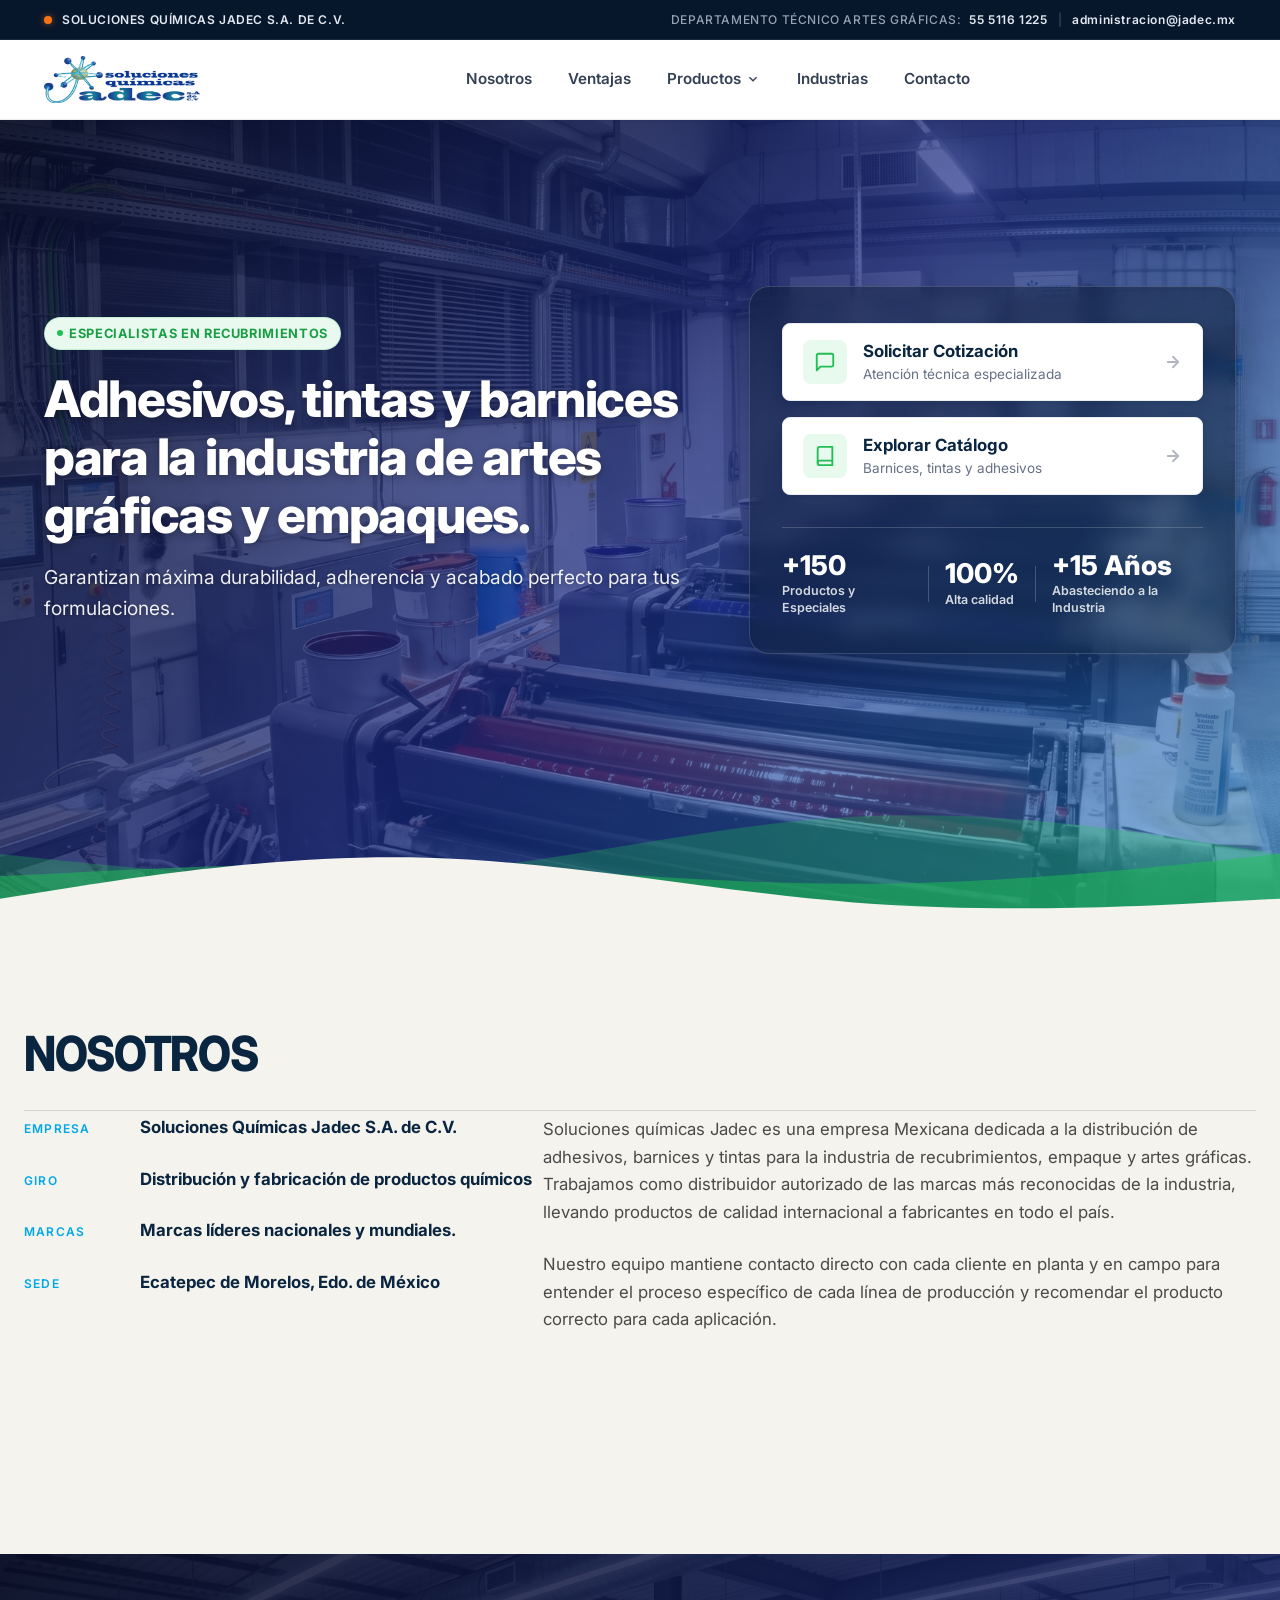
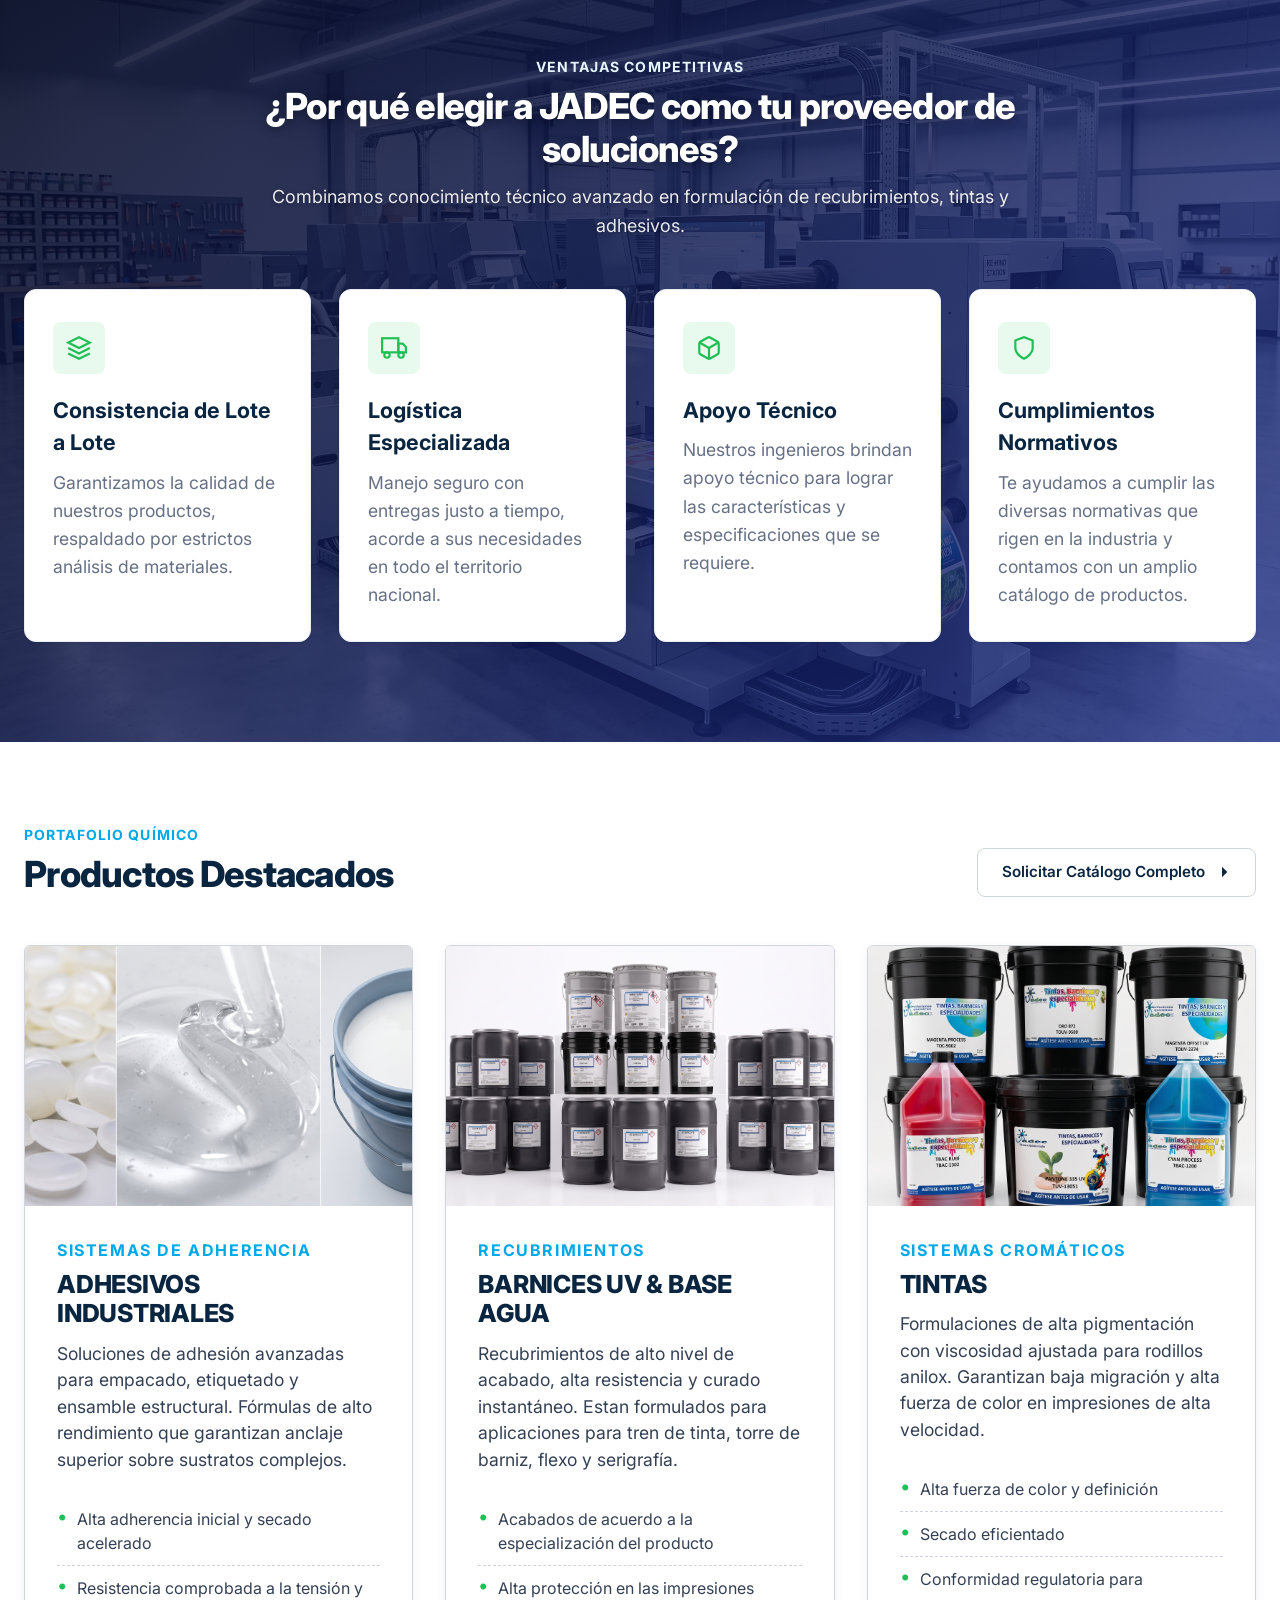
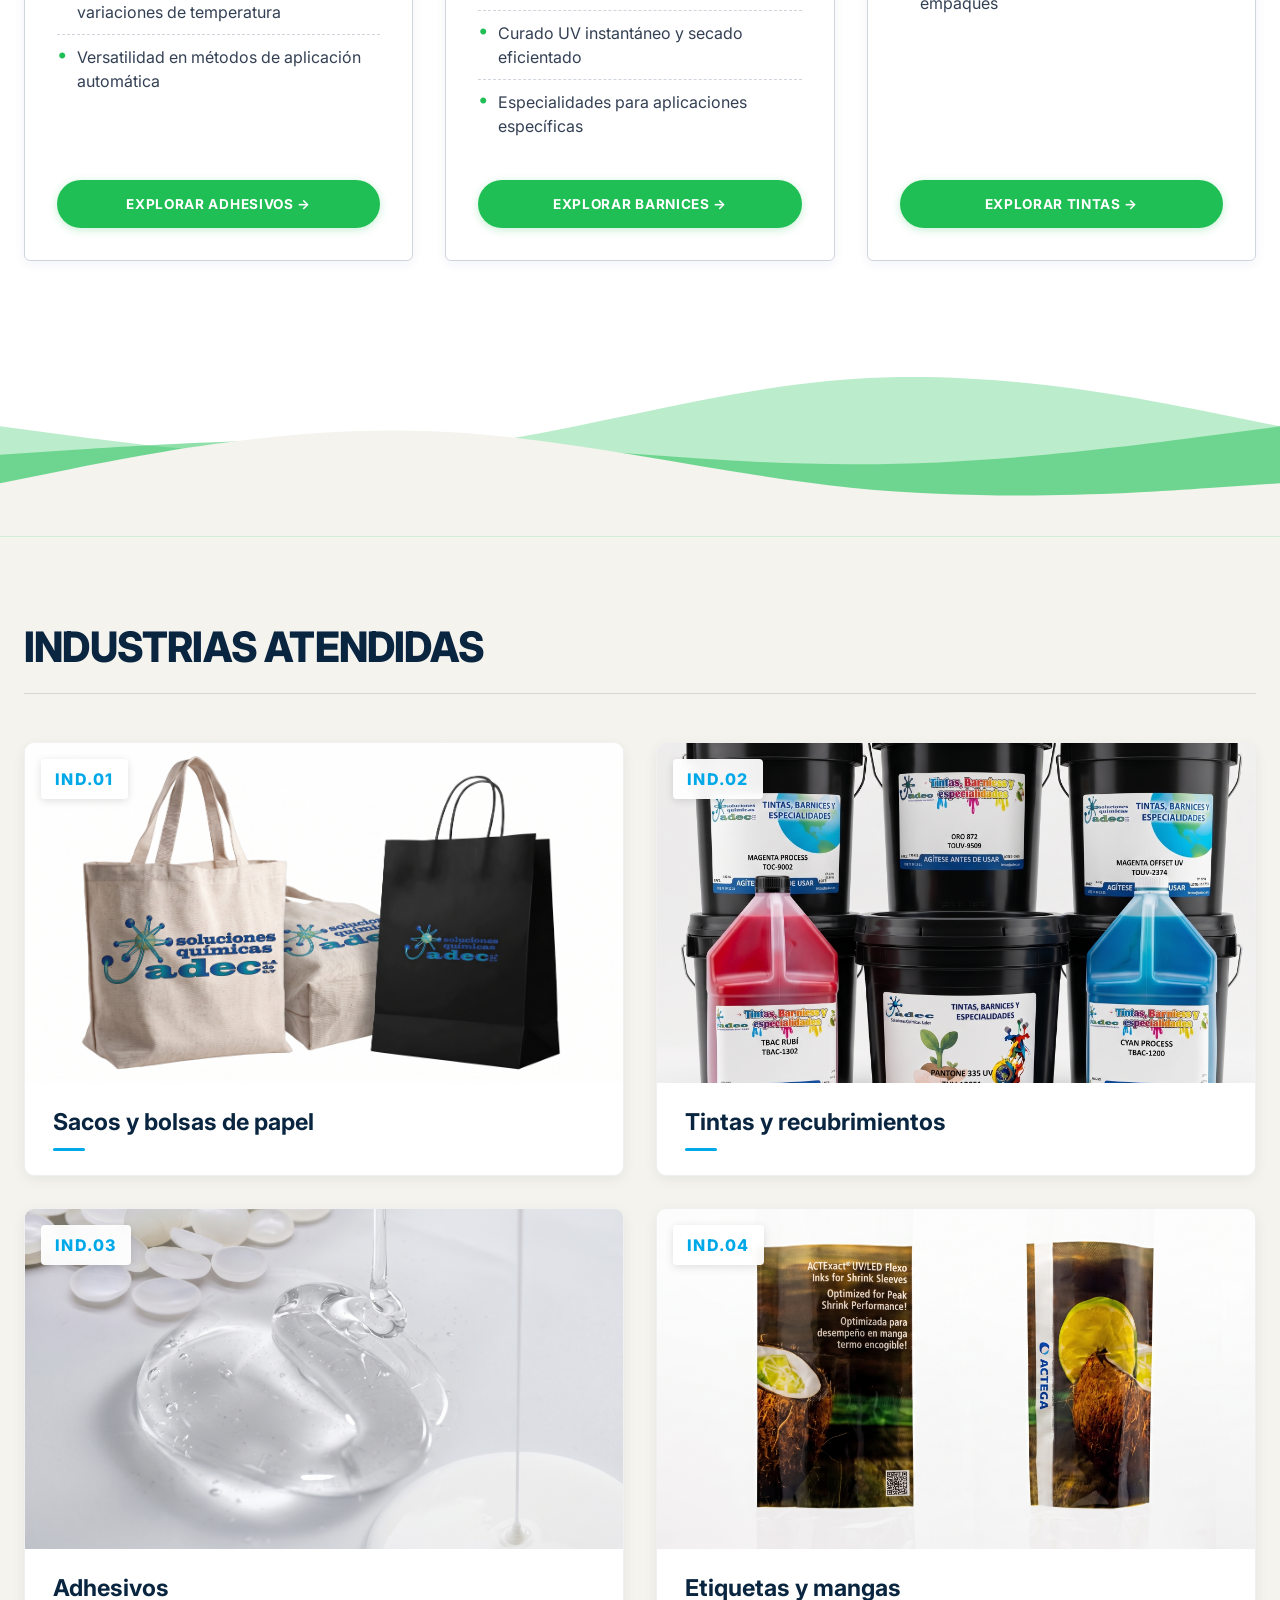
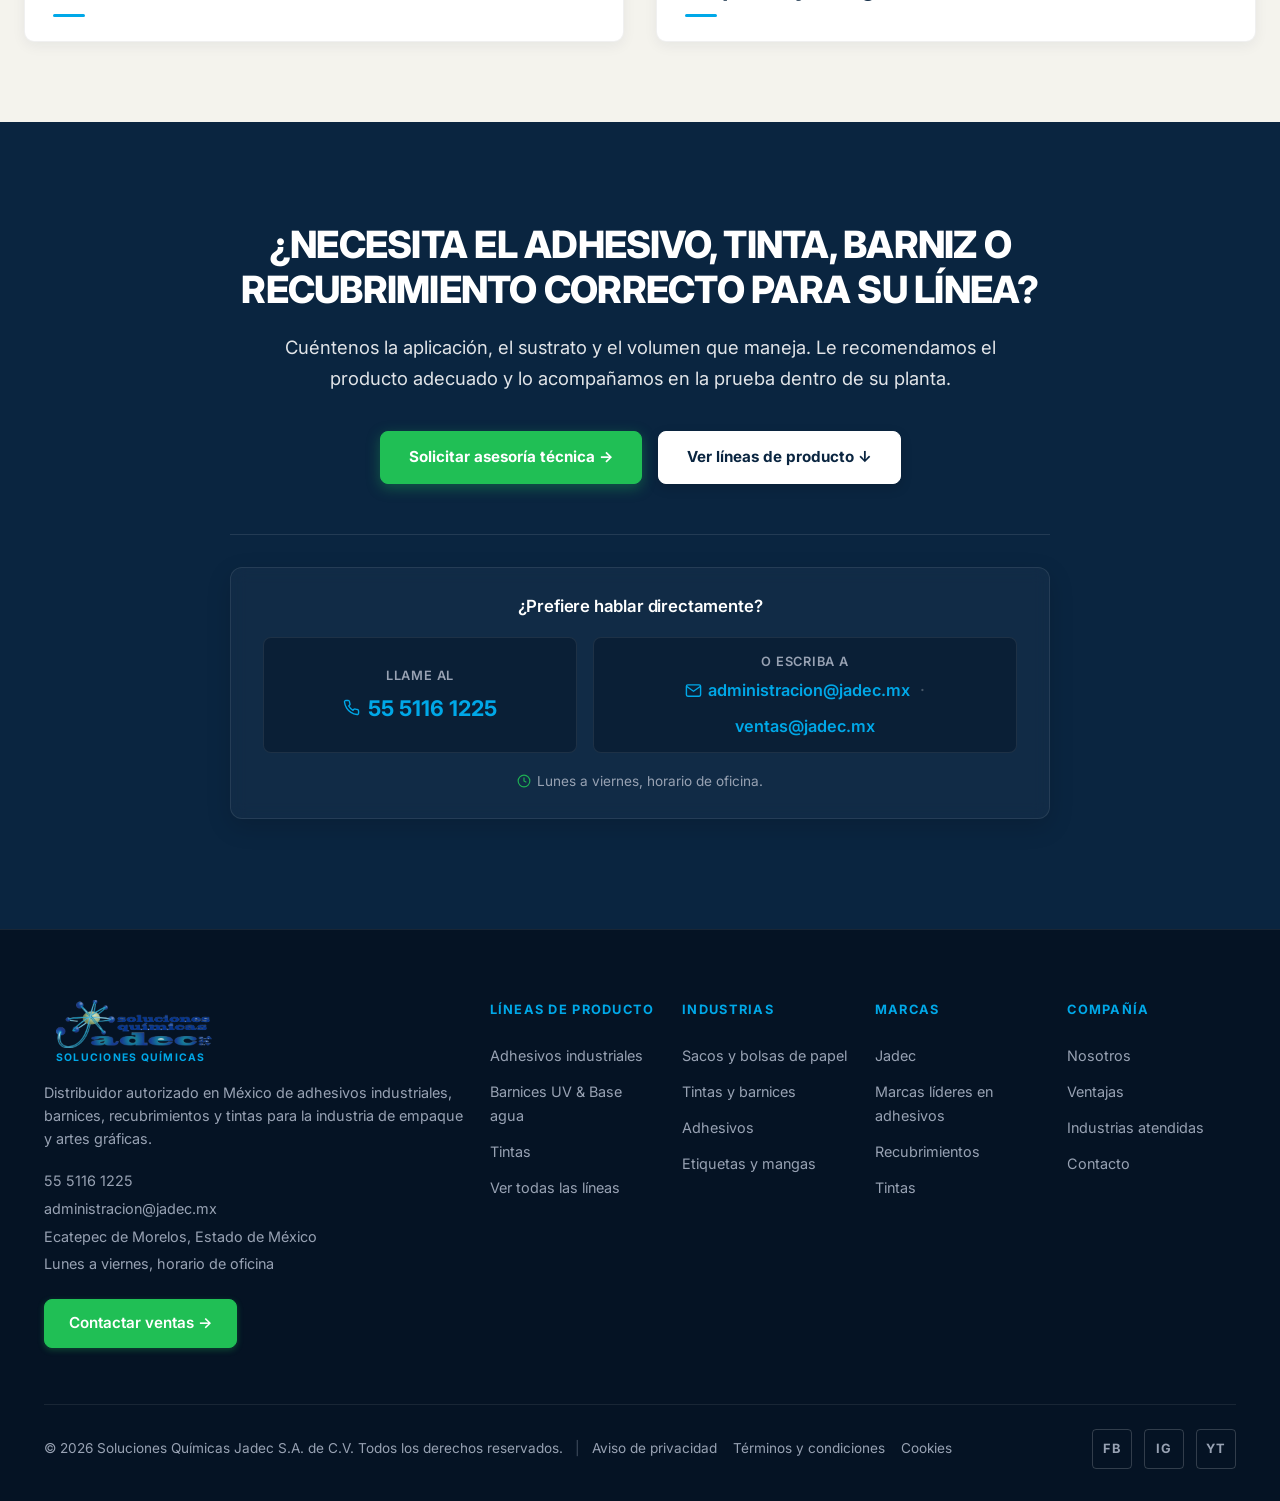
==== commit 2fbd06e4: "Segundos cambio de revisión en la página web." ====
--- a/index.html
+++ b/index.html
@@ -155,7 +155,7 @@
           <div class="hero-stats">
             <div class="stat-item">
               <span class="stat-number">+150</span>
-              <span class="stat-label">Productos y Especializados</span>
+              <span class="stat-label">Productos y Especiales</span>
             </div>
             <div class="stat-divider"></div>
             <div class="stat-item">
@@ -266,9 +266,9 @@
             <div class="feature-icon">
               <svg viewBox="0 0 24 24" fill="none" stroke="currentColor" stroke-width="2" aria-hidden="true"><path d="M12 22s8-4 8-10V5l-8-3-8 3v7c0 6 8 10 8 10z"/></svg>
             </div>
-            <h3 class="feature-title">Manejo de Producto</h3>
+            <h3 class="feature-title">Cumplimientos Normativos</h3>
             <p class="feature-text">
-              Te ayudamos a cumplir las diversas normativas que rigen en la industria y contamos con un catálogo de productos con las normas.
+              Te ayudamos a cumplir las diversas normativas que rigen en la industria y contamos con un amplio catálogo de productos.
             </p>
             </div>
             </div>
@@ -303,7 +303,7 @@
               Soluciones de adhesión avanzadas para empacado, etiquetado y ensamble estructural. Fórmulas de alto rendimiento que garantizan anclaje superior sobre sustratos complejos.
           </p>
           <ul class="v-card-features">
-          <li>Alta adherencia inicial y curado acelerado</li>
+          <li>Alta adherencia inicial y secado acelerado</li>
           <li>Resistencia comprobada a la tensión y variaciones de temperatura</li>
           <li>Versatilidad en métodos de aplicación automática</li>
           </ul>
--- a/css/style.css
+++ b/css/style.css
@@ -700,14 +700,14 @@
 }
 
 .feature-title {
-  font-size: 1.2rem;
+  font-size: 1.35rem;
   font-weight: 700;
   color: var(--color-royal-blue);
   margin-bottom: 10px;
 }
 
 .feature-text {
-  font-size: 0.95rem;
+  font-size: 1.1rem;
   color: var(--text-muted);
   line-height: 1.6;
 }
--- a/css/home.css
+++ b/css/home.css
@@ -388,7 +388,7 @@
 }
 
 .v-card-subtitle {
-  font-size: 0.75rem;
+  font-size: 1.0rem;
   font-weight: 700;
   color: var(--color-cyan-blue);
   text-transform: uppercase;
@@ -397,7 +397,7 @@
 }
 
 .v-card-title {
-  font-size: 1.4rem;
+  font-size: 1.55rem;
   font-weight: 800;
   color: var(--color-royal-blue);
   text-transform: uppercase;
@@ -407,7 +407,7 @@
 }
 
 .v-card-desc {
-  font-size: 0.95rem;
+  font-size: 1.1rem;
   color: var(--text-secondary);
   line-height: 1.5;
   margin-bottom: 24px;
@@ -424,7 +424,7 @@
   position: relative;
   padding: 10px 0 10px 20px;
   border-bottom: 1px dashed var(--border-mid);
-  font-size: 0.85rem;
+  font-size: 1rem;
   color: var(--text-secondary);
 }
 
@@ -770,10 +770,10 @@
   left: 16px;
   background-color: rgba(255, 255, 255, 0.94);
   color: var(--color-cyan-blue);
-  font-size: 0.78rem;
+  font-size: 1rem;
   font-weight: 800;
   letter-spacing: 0.08em;
-  padding: 6px 12px;
+  padding: 8px 14px;
   border-radius: 4px;
   box-shadow: 0 2px 8px rgba(0, 0, 0, 0.12);
   backdrop-filter: blur(4px);
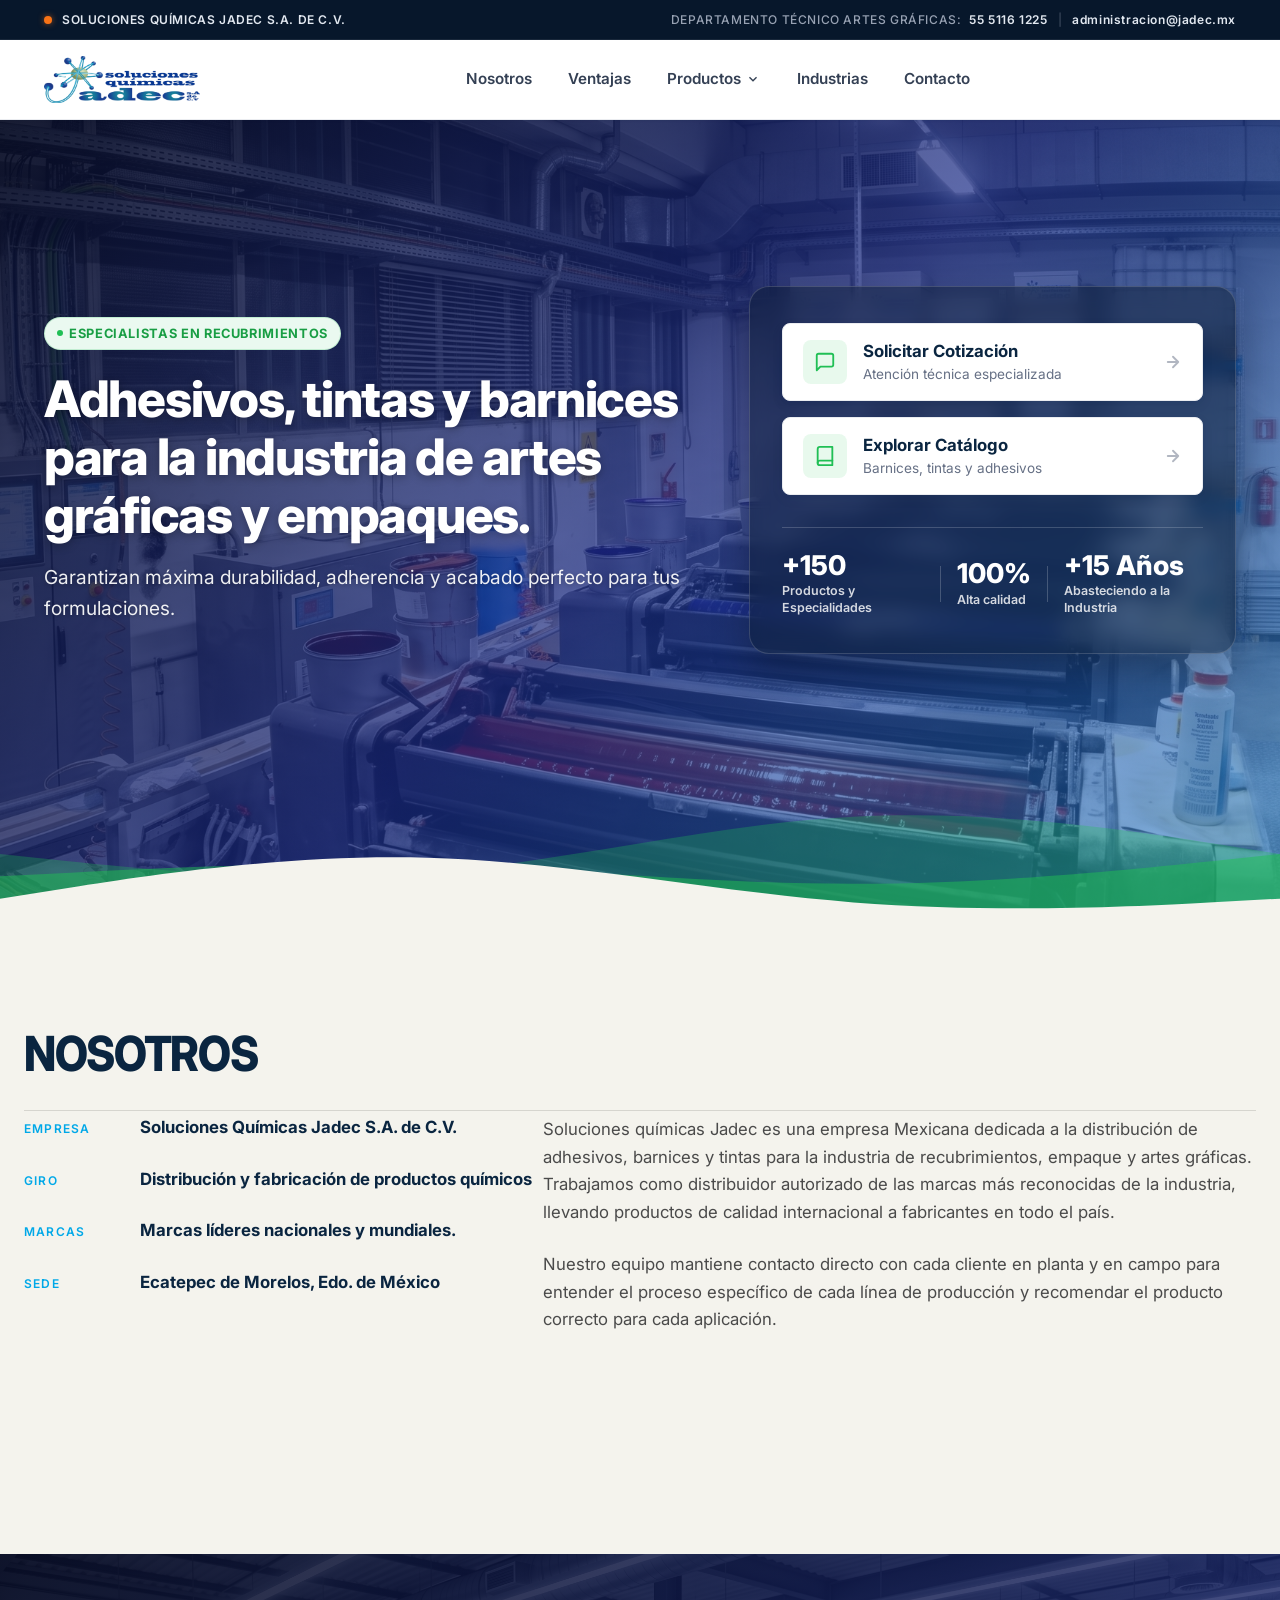
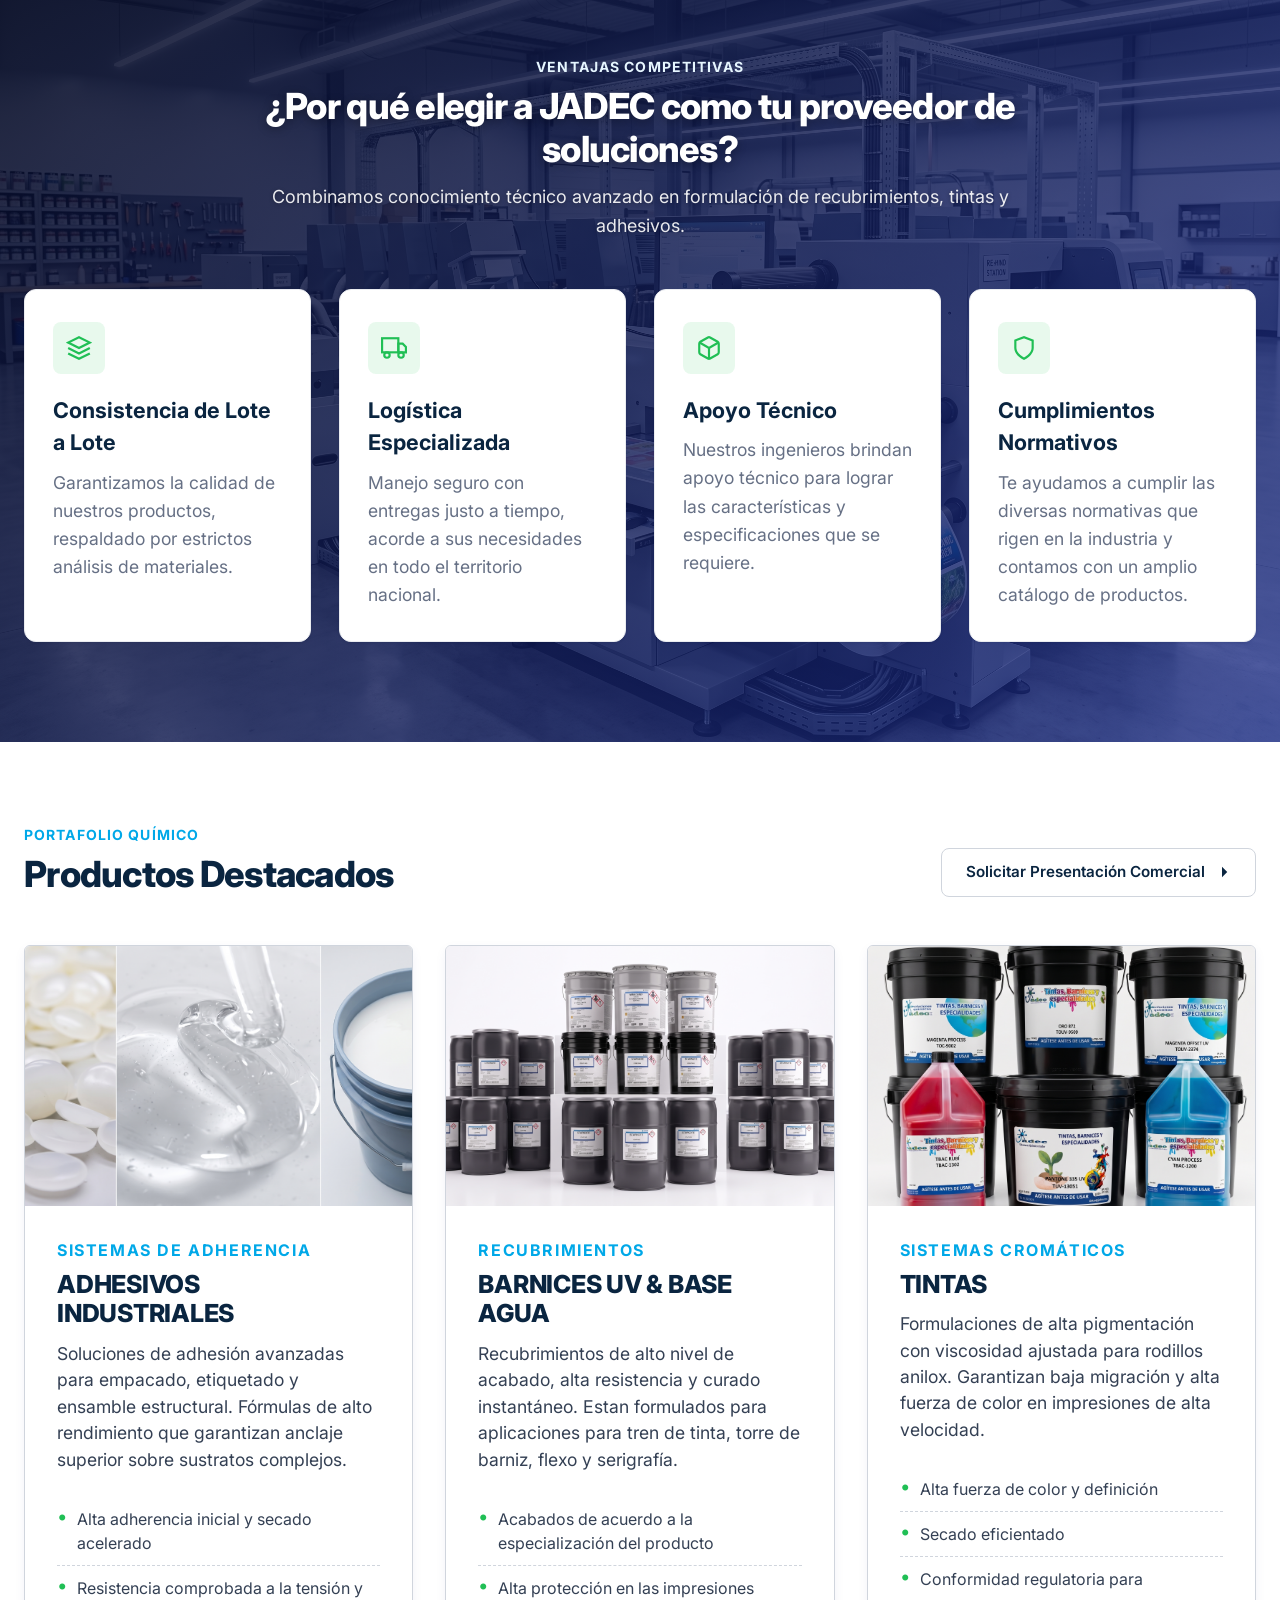
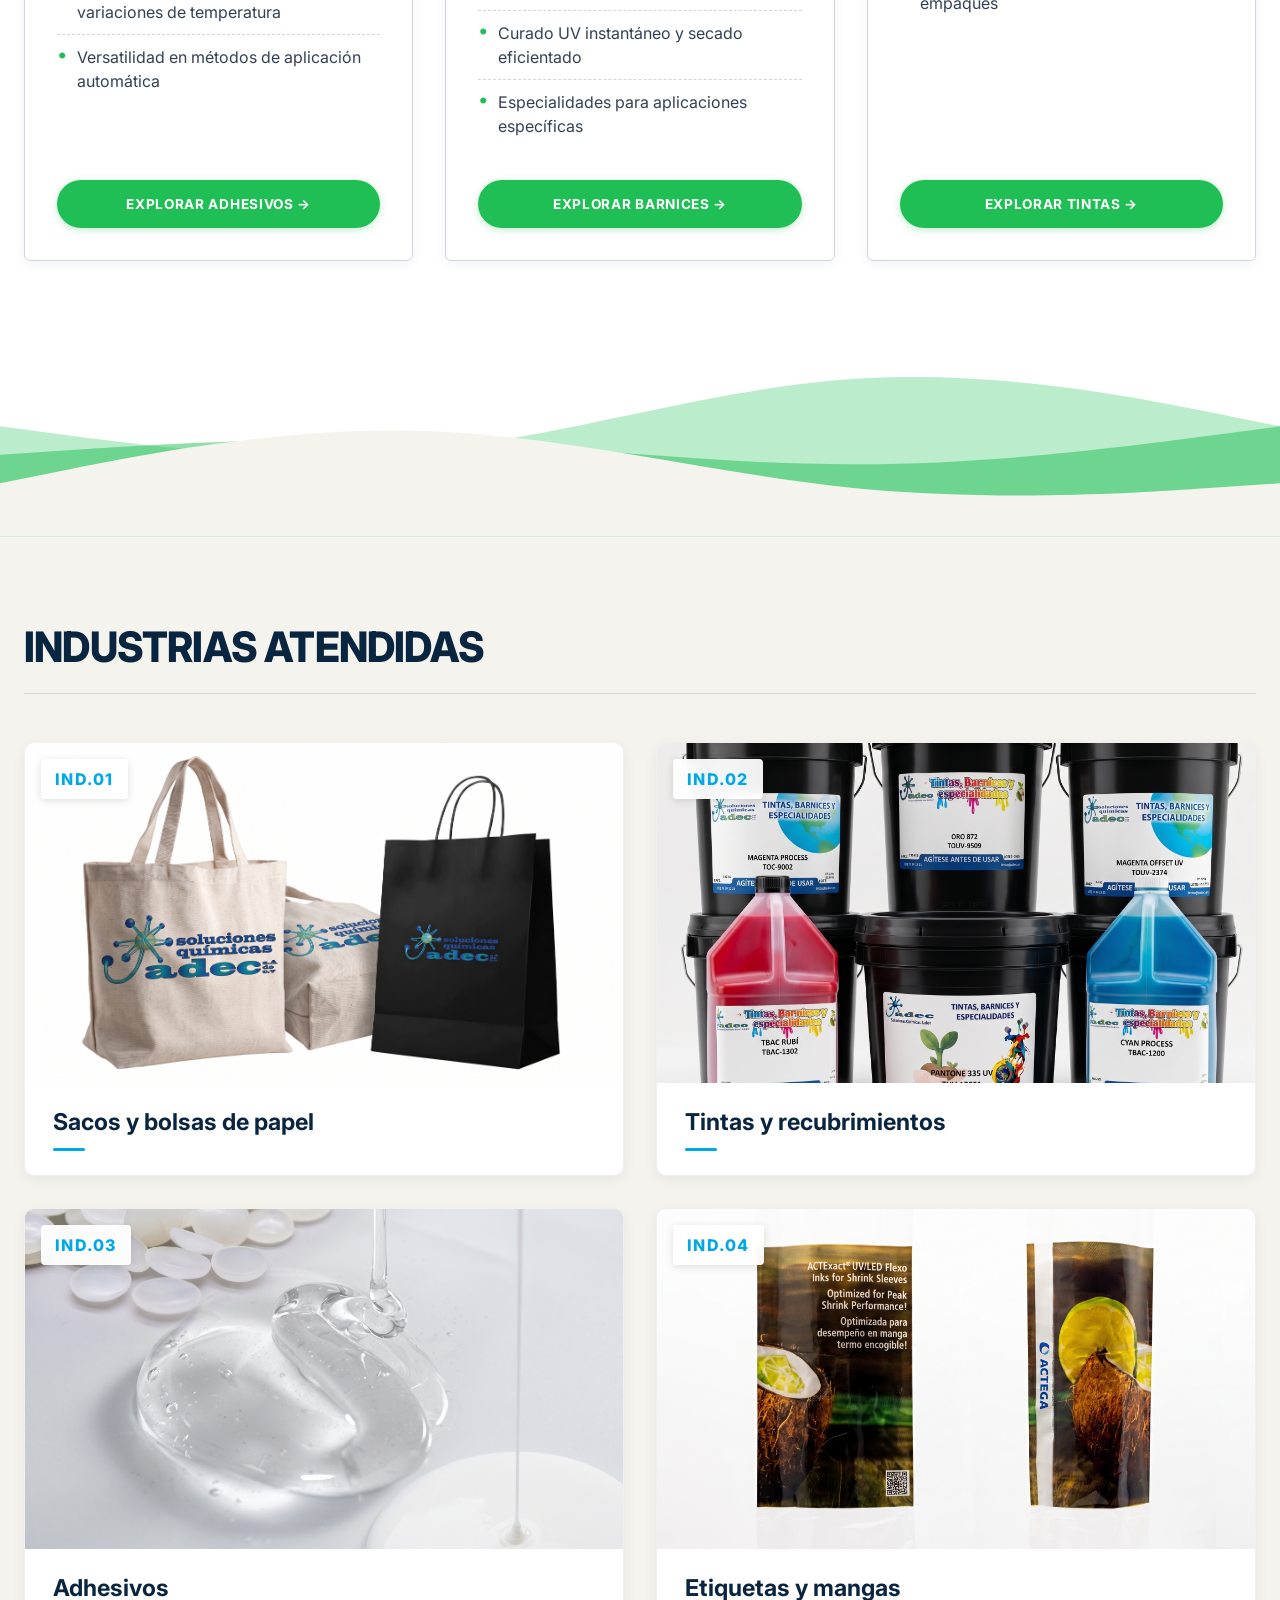
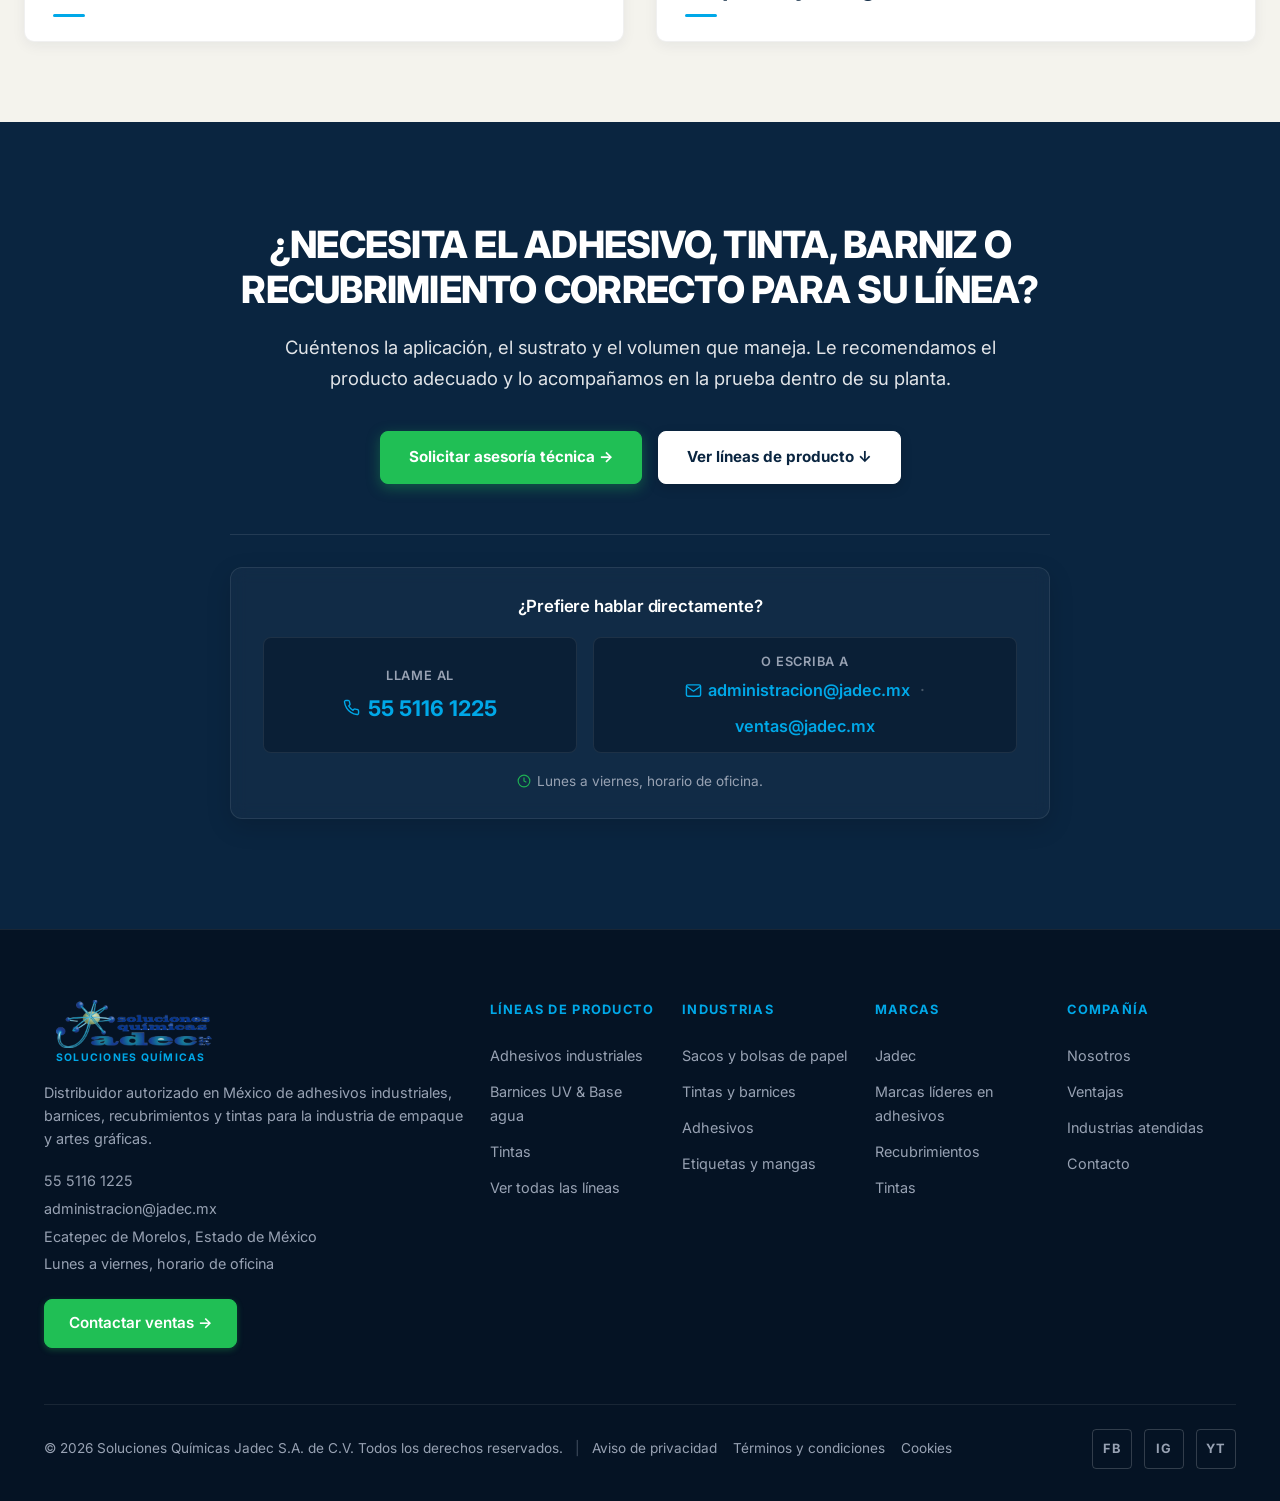
==== commit 46dd30a4: "Se cambio parte del texto con correcciones" ====
--- a/index.html
+++ b/index.html
@@ -155,7 +155,7 @@
           <div class="hero-stats">
             <div class="stat-item">
               <span class="stat-number">+150</span>
-              <span class="stat-label">Productos y Especiales</span>
+              <span class="stat-label">Productos y Especialidades</span>
             </div>
             <div class="stat-divider"></div>
             <div class="stat-item">
@@ -284,7 +284,7 @@
       <h2 class="section-title">Productos Destacados</h2>
       </div>
       <button type="button" class="btn btn-ghost" data-open-modal>
-      <span>Solicitar Catálogo Completo</span>
+      <span>Solicitar Presentación Comercial</span>
       <svg class="btn-icon" viewBox="0 0 24 24" aria-hidden="true"><path fill="currentColor" d="M5 12h14M12 5l7 7-7 7"/></svg>
       </button>
       </div>
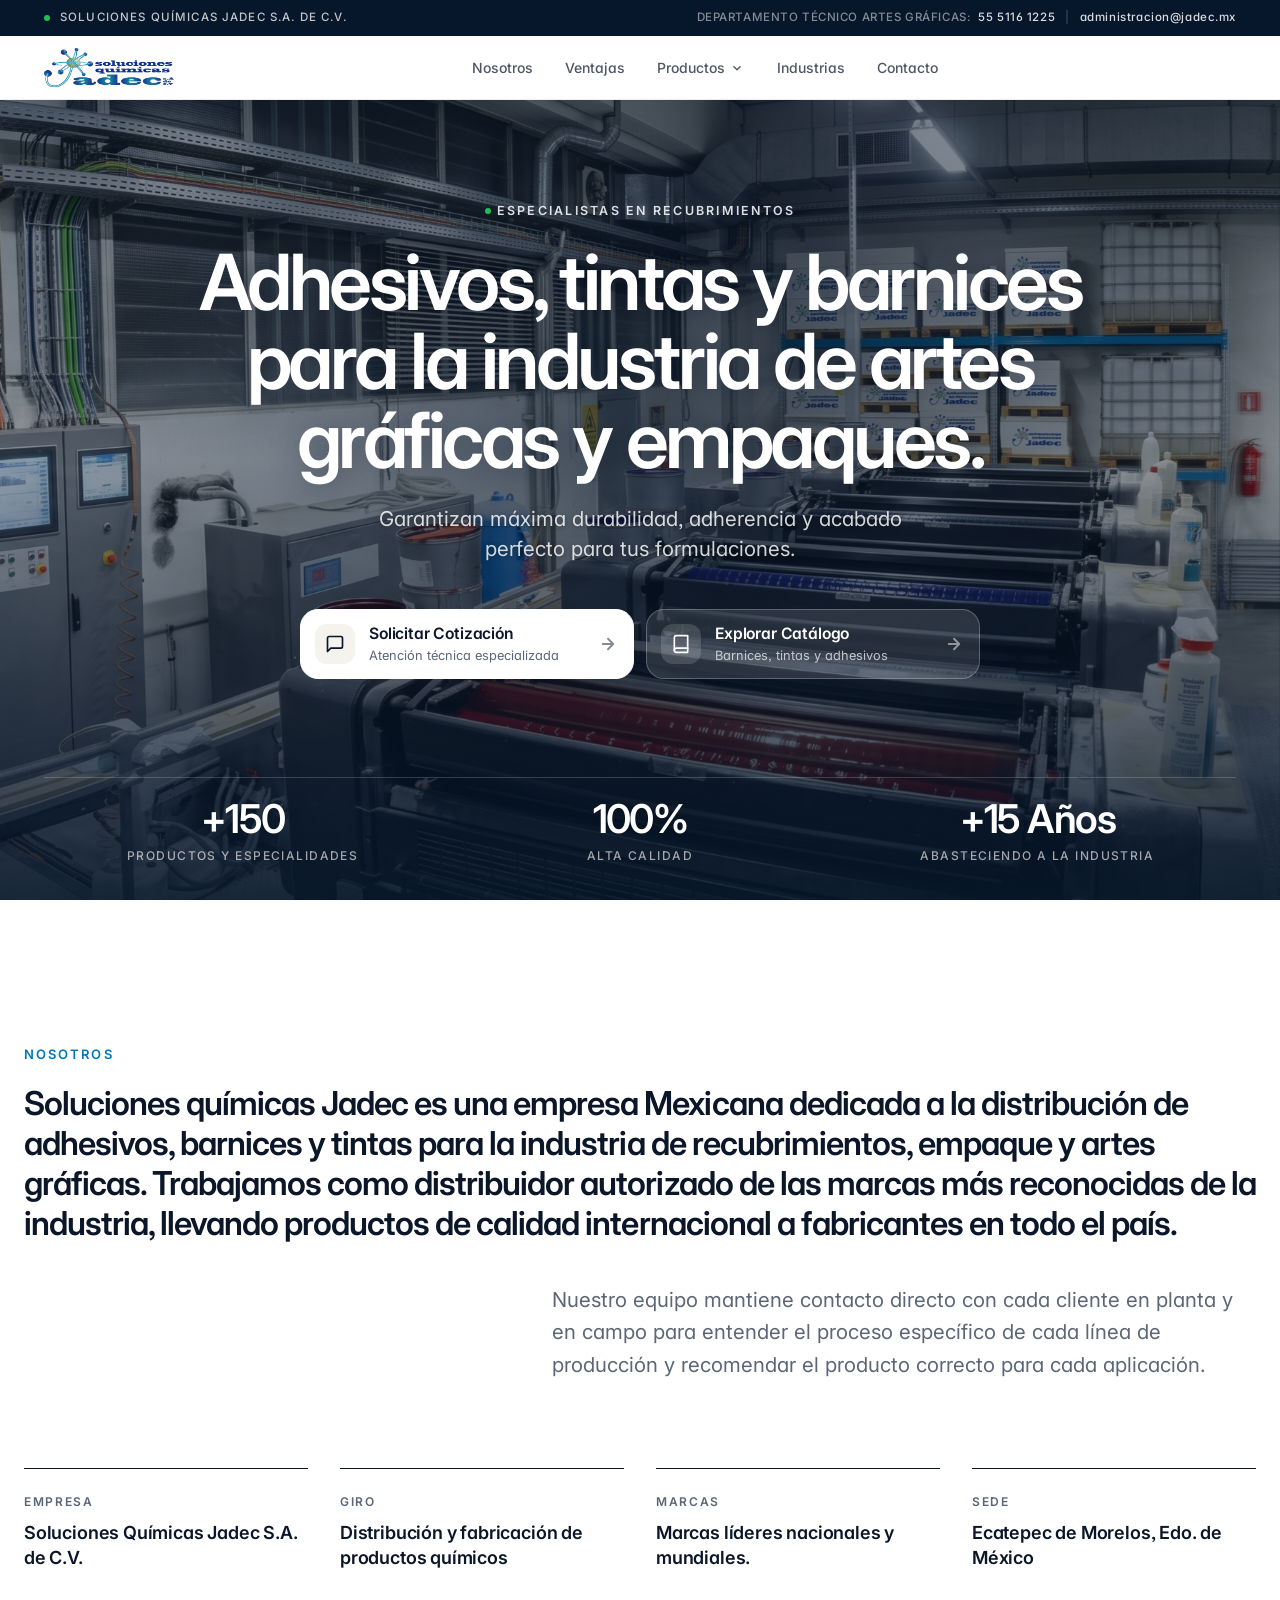
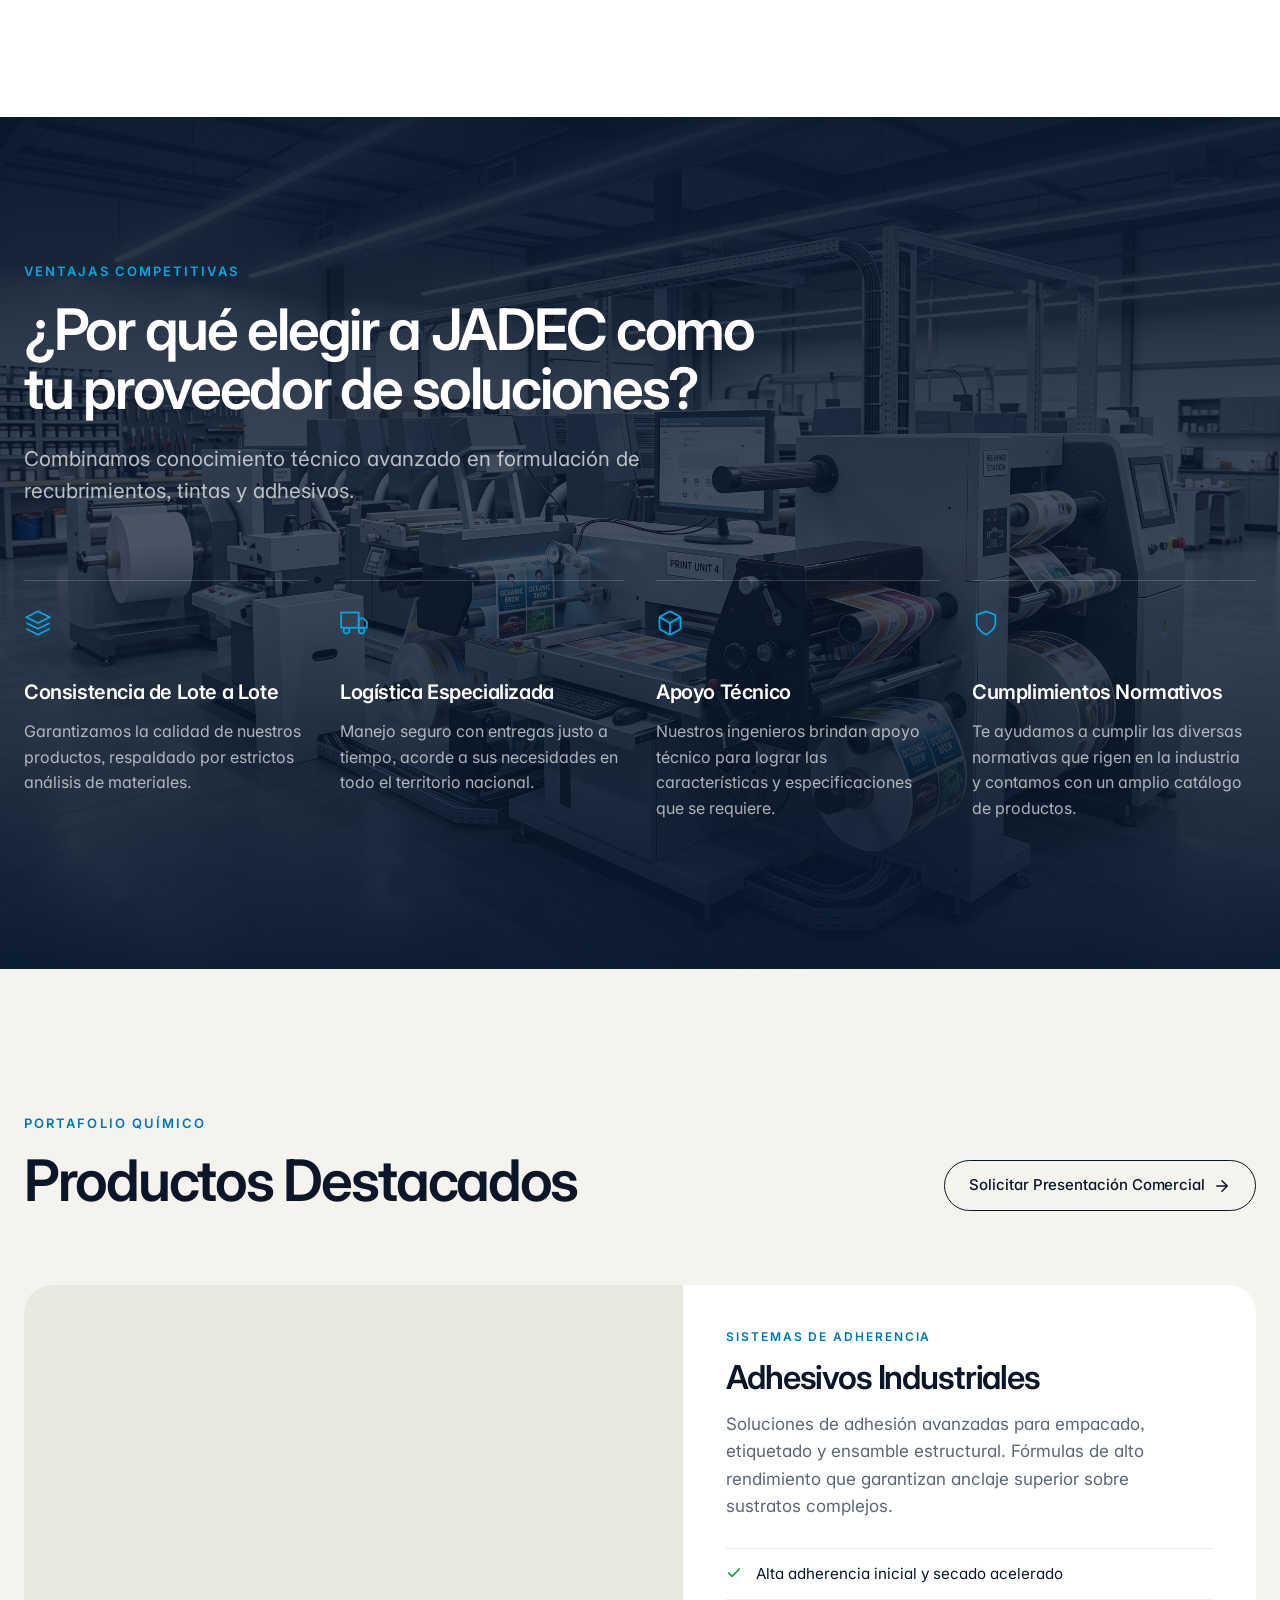
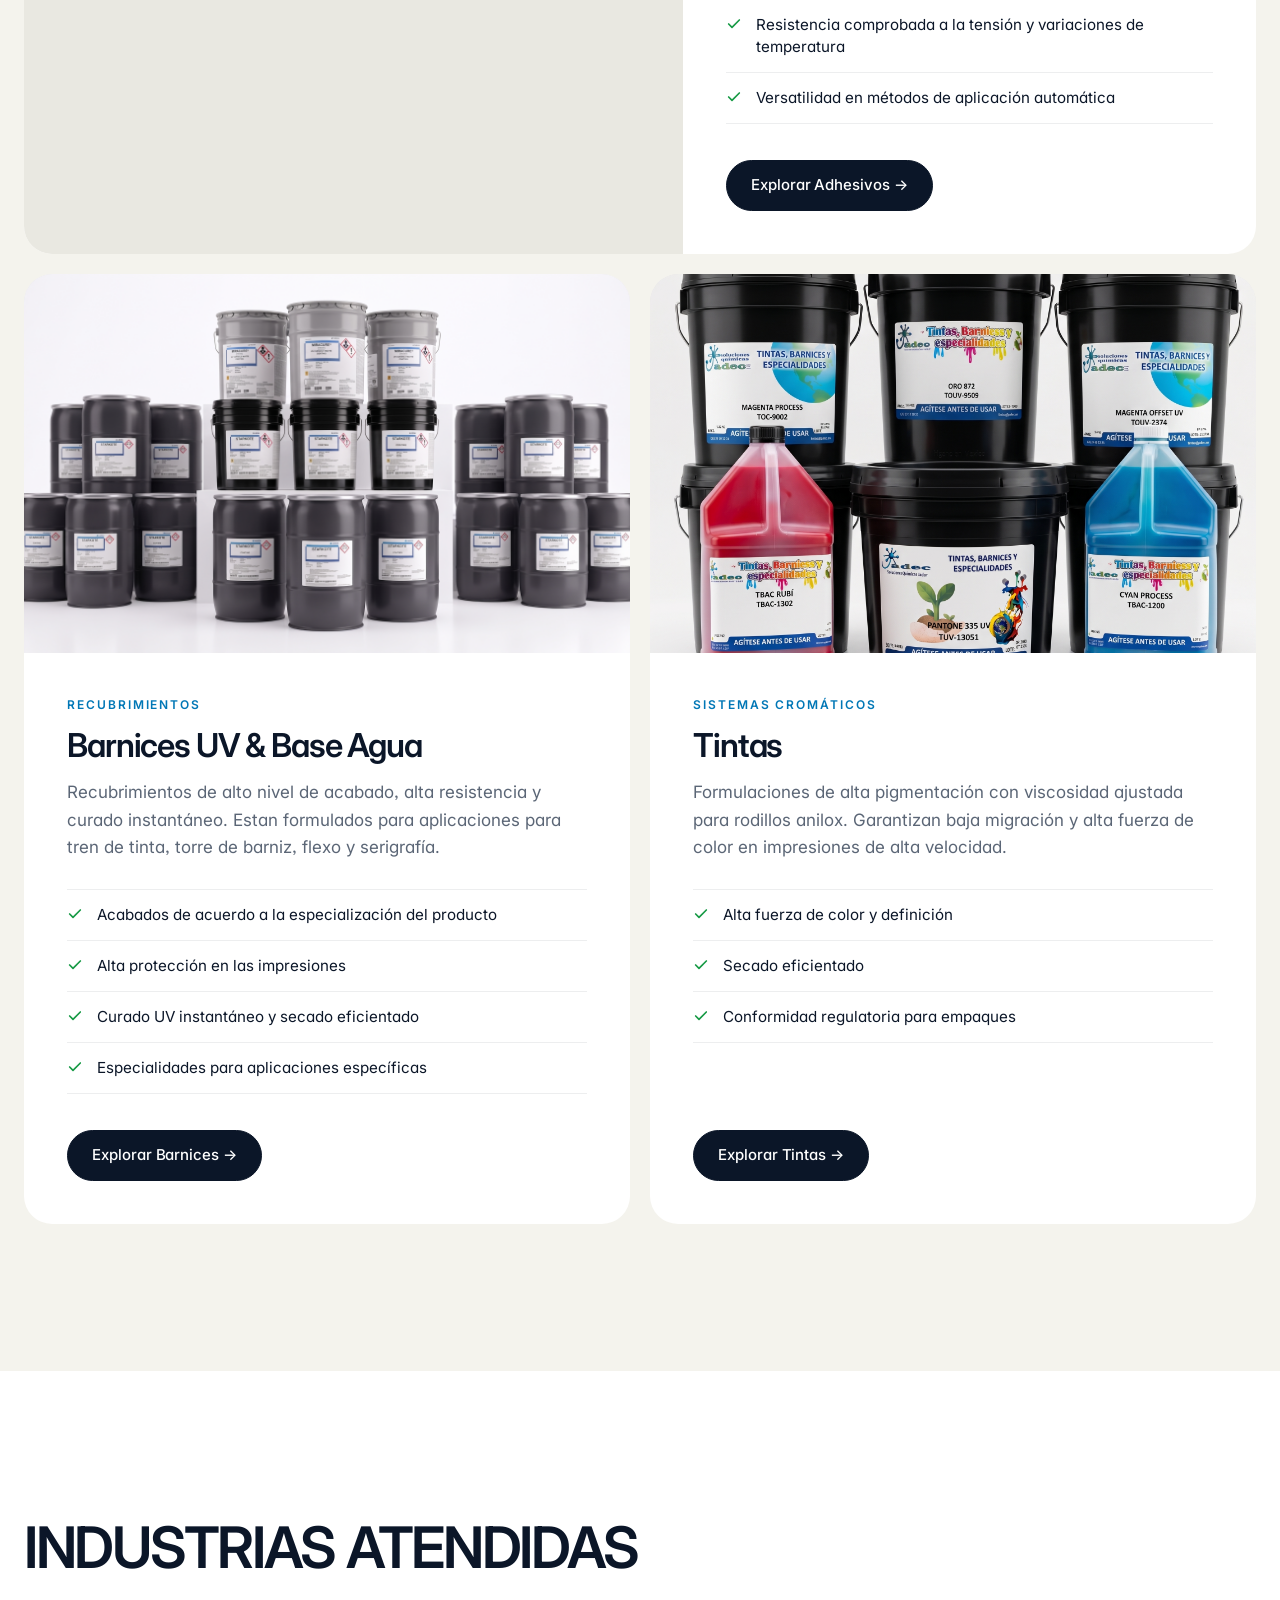
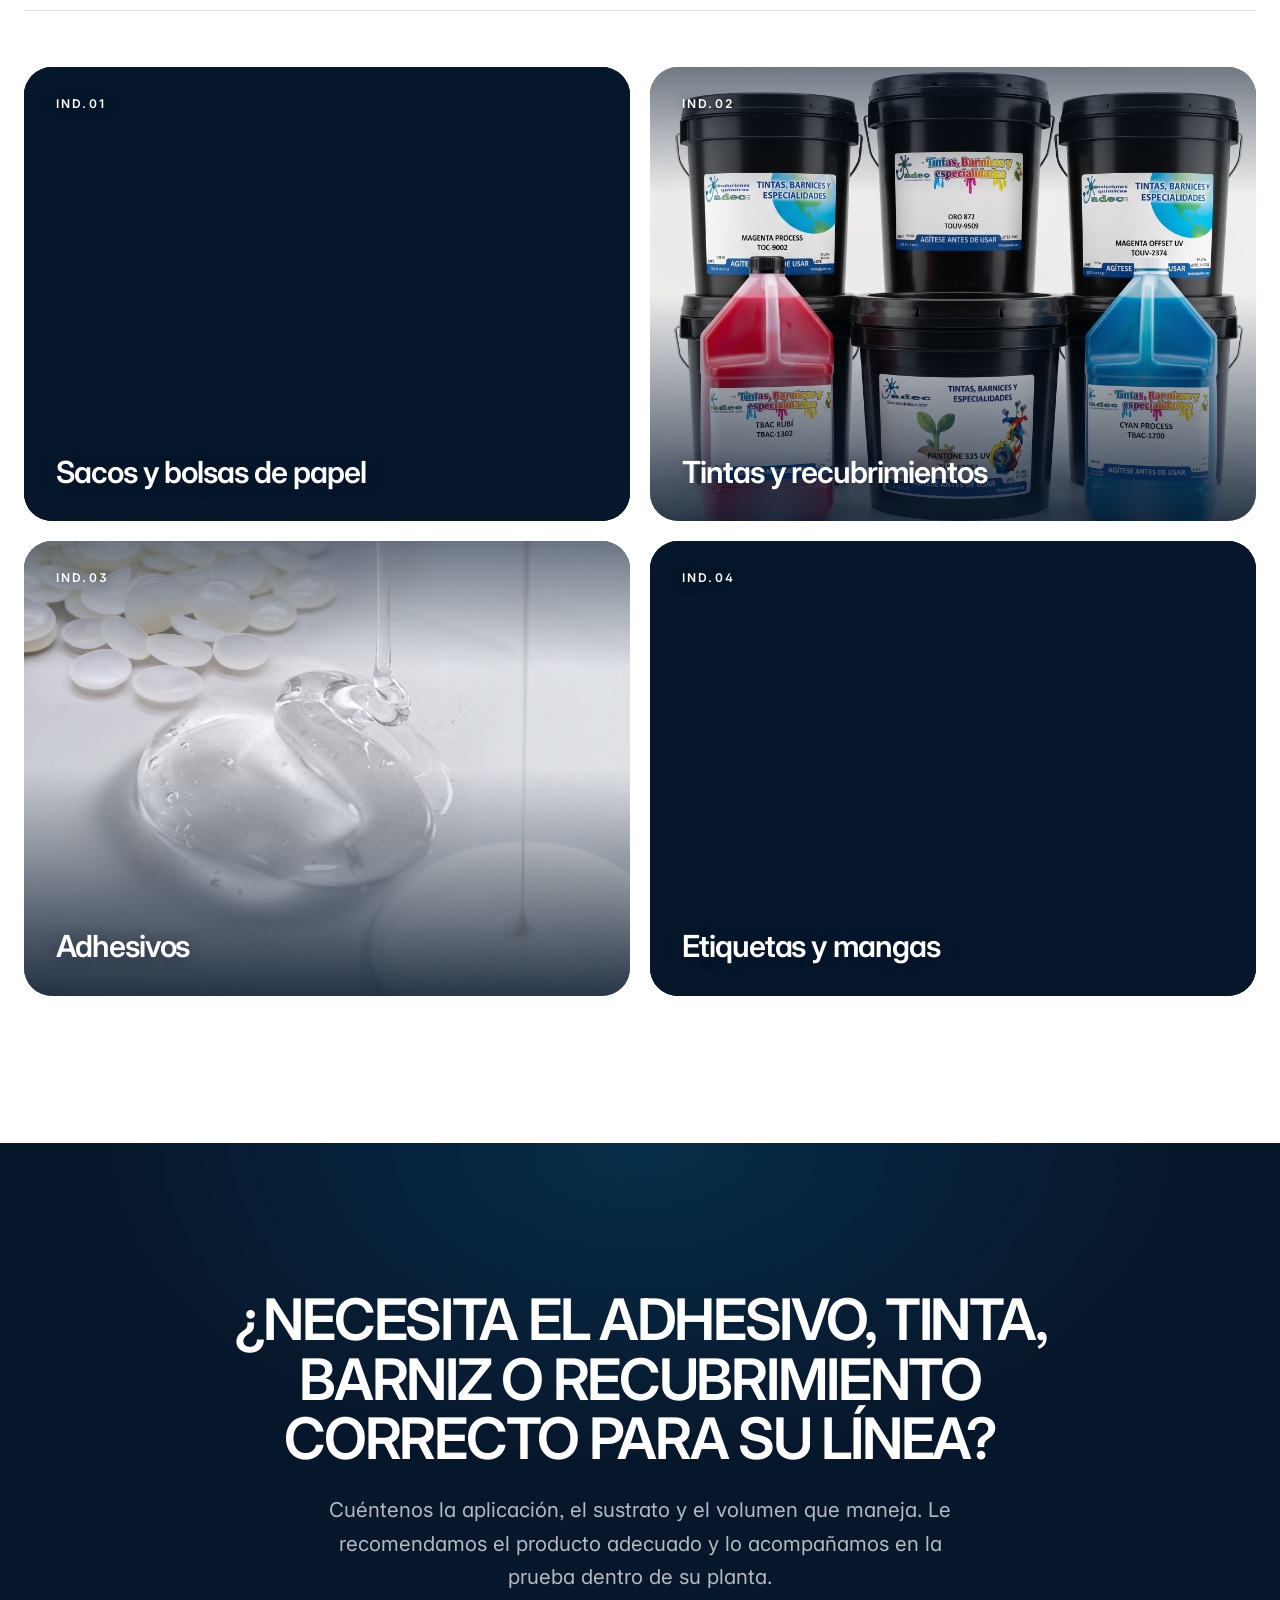
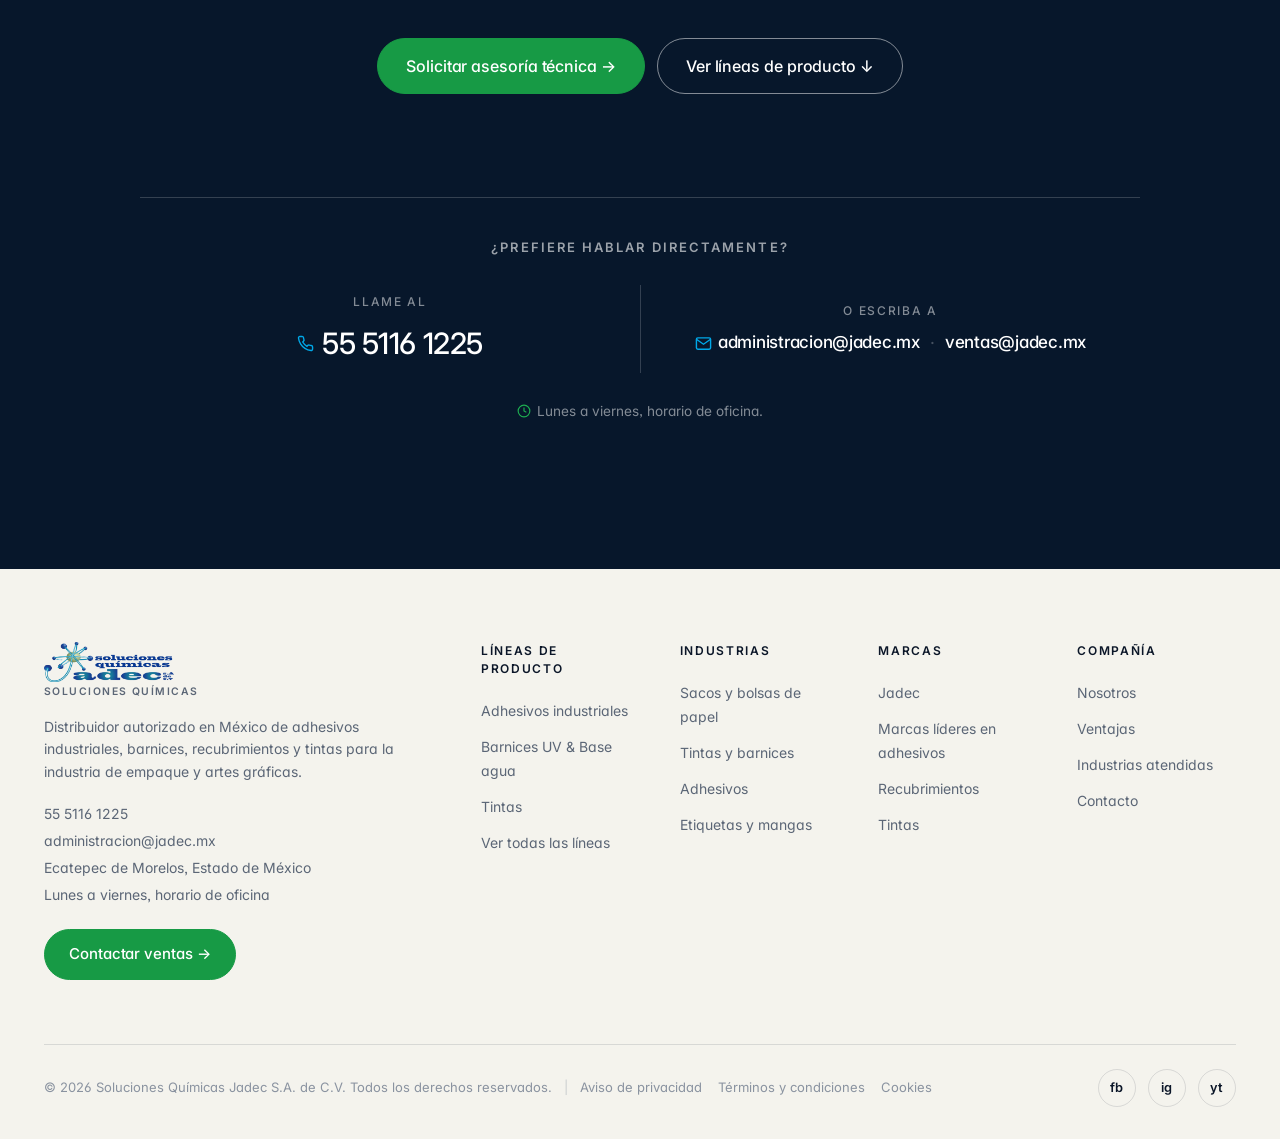
==== commit d153c192: "se ajusta diseño y seo de pagina web y se añade premium css" ====
--- a/index.html
+++ b/index.html
@@ -3,17 +3,65 @@
 <head>
   <meta charset="UTF-8">
   <meta name="viewport" content="width=device-width, initial-scale=1.0">
+  <title>JADEC | Soluciones Químicas para Pinturas, Barnices y Adhesivos</title>
   <meta name="description" content="JADEC Soluciones Químicas - Proveedor líder en materias primas y aditivos químicos para la industria de pinturas, barnices y adhesivos.">
   <meta name="keywords" content="JADEC, Soluciones Químicas, Insumos Químicos, Pinturas, Barnices, Adhesivos, Resinas, Pigmentos, Recubrimientos">
-  
+  <meta name="author" content="Soluciones Químicas Jadec S.A. de C.V.">
+  <meta name="robots" content="index, follow, max-image-preview:large, max-snippet:-1, max-video-preview:-1">
+  <meta name="theme-color" content="#07172B">
+  <meta name="color-scheme" content="light">
+  <meta name="format-detection" content="telephone=no">
+
+  <!-- SEO: URL canónica e idioma -->
   <link rel="canonical" href="https://www.jadec-quimica.com/" />
+  <link rel="alternate" hreflang="es-MX" href="https://www.jadec-quimica.com/" />
+  <link rel="alternate" hreflang="x-default" href="https://www.jadec-quimica.com/" />
+
+  <!-- Open Graph (Facebook, LinkedIn, WhatsApp) -->
+  <meta property="og:site_name" content="JADEC Soluciones Químicas">
+  <meta property="og:locale" content="es_MX">
   <meta property="og:title" content="JADEC | Soluciones Químicas para Pinturas, Barnices y Adhesivos">
   <meta property="og:description" content="Suministramos materias primas, resinas y aditivos especializados de alto rendimiento para recubrimientos y adhesión industrial.">
   <meta property="og:image" content="https://www.jadec-quimica.com/og-image.jpg">
   <meta property="og:url" content="https://www.jadec-quimica.com/">
   <meta property="og:type" content="website">
-
-  <title>JADEC | Soluciones Químicas para Pinturas, Barnices y Adhesivos</title>
+  <meta property="og:image:alt" content="JADEC | Soluciones Químicas para Pinturas, Barnices y Adhesivos">
+
+  <!-- Twitter / X Cards -->
+  <meta name="twitter:card" content="summary_large_image">
+  <meta name="twitter:title" content="JADEC | Soluciones Químicas para Pinturas, Barnices y Adhesivos">
+  <meta name="twitter:description" content="Suministramos materias primas, resinas y aditivos especializados de alto rendimiento para recubrimientos y adhesión industrial.">
+  <meta name="twitter:image" content="https://www.jadec-quimica.com/og-image.jpg">
+  <meta name="twitter:image:alt" content="JADEC | Soluciones Químicas para Pinturas, Barnices y Adhesivos">
+
+  <!-- Datos estructurados (Schema.org) -->
+  <script type="application/ld+json">
+  {
+    "@context": "https://schema.org",
+    "@type": "Organization",
+    "name": "Soluciones Químicas Jadec S.A. de C.V.",
+    "alternateName": "JADEC",
+    "url": "https://www.jadec-quimica.com/",
+    "logo": "https://www.jadec-quimica.com/images/logo/jadec-logo.png",
+    "description": "JADEC Soluciones Químicas - Proveedor líder en materias primas y aditivos químicos para la industria de pinturas, barnices y adhesivos.",
+    "email": "administracion@jadec.mx",
+    "telephone": "+52 55 5116 1225",
+    "address": {
+      "@type": "PostalAddress",
+      "addressLocality": "Ecatepec de Morelos",
+      "addressRegion": "Estado de México",
+      "addressCountry": "MX"
+    },
+    "contactPoint": [{
+      "@type": "ContactPoint",
+      "telephone": "+52 55 5116 1225",
+      "email": "ventas@jadec.mx",
+      "contactType": "sales",
+      "areaServed": "MX",
+      "availableLanguage": "es"
+    }]
+  }
+  </script>
 
   <!-- Favicons y Accesos Directos Móviles -->
   <link rel="icon" type="image/x-icon" href="images/favicon/favicon.ico">
@@ -21,6 +69,9 @@
   <link rel="icon" type="image/png" sizes="16x16" href="images/favicon/favicon.ico">
   <link rel="apple-touch-icon" sizes="180x180" href="images/favicon/favicon.ico">
 
+  <!-- Preload de la imagen LCP del Hero -->
+  <link rel="preload" as="image" href="assets/inicio-1.webp" type="image/webp" fetchpriority="high">
+
   <!-- Google Fonts -->
   <link rel="preconnect" href="https://fonts.googleapis.com">
   <link rel="preconnect" href="https://fonts.gstatic.com" crossorigin>
@@ -30,11 +81,14 @@
   <link rel="stylesheet" href="css/style.css">
   <link rel="stylesheet" href="css/home.css">
   <link rel="stylesheet" href="css/modal.css">
+  <!-- Capa visual premium (solo presentación; se carga al final para sobrescribir) -->
+  <link rel="stylesheet" href="css/premium-core.css">
+  <link rel="stylesheet" href="css/premium-home.css">
 </head>
 <body>
 
 <!-- Topbar Superior Corporativa -->
-      <div class="topbar">
+      <aside class="topbar" aria-label="Contacto del Departamento Técnico">
       <div class="topbar-container">
 <!-- Columna Izquierda: Identidad y Línea Autorizada -->
       <div class="topbar-brand-meta">
@@ -46,17 +100,17 @@
       <div class="topbar-tech-contact">
         <span class="topbar-tech-label">DEPARTAMENTO TÉCNICO ARTES GRÁFICAS:</span>
         <a href="tel:+525543390652" class="topbar-tech-link">55 5116 1225</a>
-        <span class="topbar-tech-sep">|</span>
+        <span class="topbar-tech-sep" aria-hidden="true">|</span>
         <a href="mailto:administracion@jadec.mx" class="topbar-tech-link">administracion@jadec.mx</a>
       </div>
     </div>
-  </div>
+  </aside>
 
 <!-- Header y Navegación Principal -->
        <header class="site">
       <div class="header-container">
       <a href="index.html" class="logo" aria-label="JADEC Soluciones Químicas - Inicio">
-      <img src="images/logo/jadec-logo.png" alt="Logotipo Corporativo de JADEC Soluciones Químicas" class="logo-img" width="180" height="48">
+      <img src="images/logo/jadec-logo.png" alt="Logotipo Corporativo de JADEC Soluciones Químicas" class="logo-img" width="156" height="48">
       </a>
 
       <nav id="siteNav" class="site-nav" aria-label="Navegación Principal">
@@ -95,17 +149,17 @@
         <main id="main-content">
     
 <!-- Hero Section -->
-        <section class="intro-fullscreen">
-        <img src="assets/inicio-1.webp" alt="Laboratorio de Formulación JADEC" class="hero-bg-img" fetchpriority="high">
+        <section class="intro-fullscreen" aria-labelledby="hero-title">
+        <img src="assets/inicio-1.webp" alt="Laboratorio de Formulación JADEC" class="hero-bg-img" width="3652" height="1120" fetchpriority="high" decoding="async">
         <div class="intro-container hero-grid">
 
 <!-- Columna Izquierda: Mensaje Principal y Propuesta de Valor -->
          <div class="intro-content">
          <div class="badge badge-accent">
-         <span class="badge-dot"></span>
+         <span class="badge-dot" aria-hidden="true"></span>
             Especialistas en Recubrimientos
          </div>
-         <h1 class="hero-title">Adhesivos, tintas y barnices para la industria de artes gráficas y empaques.</h1>
+         <h1 class="hero-title" id="hero-title">Adhesivos, tintas y barnices para la industria de artes gráficas y empaques.</h1>
          <p class="hero-subtitle">
             Garantizan máxima durabilidad, adherencia y acabado perfecto para tus formulaciones.
           </p>
@@ -157,12 +211,12 @@
               <span class="stat-number">+150</span>
               <span class="stat-label">Productos y Especialidades</span>
             </div>
-            <div class="stat-divider"></div>
+            <div class="stat-divider" aria-hidden="true"></div>
             <div class="stat-item">
               <span class="stat-number">100%</span>
               <span class="stat-label">Alta calidad</span>
             </div>
-            <div class="stat-divider"></div>
+            <div class="stat-divider" aria-hidden="true"></div>
             <div class="stat-item">
               <span class="stat-number">+15 Años</span>
               <span class="stat-label">Abasteciendo a la Industria</span>
@@ -172,7 +226,7 @@
             </div>
 
 <!-- SEPARADOR DE OLAS SVG -->
-      <div class="wave-divider">
+      <div class="wave-divider" aria-hidden="true">
         <svg viewBox="0 0 1440 220" preserveAspectRatio="none" xmlns="http://www.w3.org/2000/svg">
           <!-- Capa 1: Verde Translúcido (Onda profunda) -->
           <path fill="var(--color-accent-green)" fill-opacity="0.3" d="M0,96L80,106.7C160,117,320,139,480,122.7C640,107,800,53,960,42.7C1120,32,1280,64,1360,80L1440,96L1440,220L1360,220C1280,220,1120,220,960,220C800,220,640,220,480,220C320,220,160,220,80,220L0,220Z"></path>
@@ -185,30 +239,30 @@
     </section>
 
 <!-- Sección: Identificación / Nosotros -->
-        <section class="section bg-identificacion" id="nosotros">
+        <section class="section bg-identificacion" id="nosotros" aria-labelledby="nosotros-title">
         <div class="identificacion-container">
-        <h2 class="identificacion-title">NOSOTROS</h2>
-        <hr class="identificacion-divider">
+        <h2 class="identificacion-title" id="nosotros-title">NOSOTROS</h2>
+        <hr class="identificacion-divider" aria-hidden="true">
         
         <div class="identificacion-grid">
-        <div class="identificacion-data">
+        <dl class="identificacion-data">
         <div class="data-row">
-              <span class="data-label">EMPRESA</span>
-              <span class="data-value">Soluciones Químicas Jadec S.A. de C.V.</span>
+              <dt class="data-label">EMPRESA</dt>
+              <dd class="data-value">Soluciones Químicas Jadec S.A. de C.V.</dd>
             </div>
             <div class="data-row">
-              <span class="data-label">GIRO</span>
-              <span class="data-value">Distribución y fabricación de productos químicos</span>
+              <dt class="data-label">GIRO</dt>
+              <dd class="data-value">Distribución y fabricación de productos químicos</dd>
             </div>
             <div class="data-row">
-              <span class="data-label">MARCAS</span>
-              <span class="data-value"> Marcas líderes nacionales y mundiales. </span>
+              <dt class="data-label">MARCAS</dt>
+              <dd class="data-value"> Marcas líderes nacionales y mundiales. </dd>
             </div>
             <div class="data-row">
-              <span class="data-label">SEDE</span>
-              <span class="data-value">Ecatepec de Morelos, Edo. de México</span>
-            </div>
-          </div>
+              <dt class="data-label">SEDE</dt>
+              <dd class="data-value">Ecatepec de Morelos, Edo. de México</dd>
+            </div>
+          </dl>
           
           <div class="identificacion-text">
             <p>Soluciones químicas Jadec es una empresa Mexicana dedicada a la distribución de adhesivos, barnices y tintas para la industria de recubrimientos, empaque y artes gráficas. Trabajamos como distribuidor autorizado de las marcas más reconocidas de la industria, llevando productos de calidad internacional a fabricantes en todo el país.</p>
@@ -219,16 +273,16 @@
         </section>
 
 <!-- Sección: Propuesta de Valor con Imagen de Fondo Full Screen -->
-      <section class="section ventajas-bg-section" id="ventajas">
+      <section class="section ventajas-bg-section" id="ventajas" aria-labelledby="ventajas-title">
 <!-- Imagen de fondo (Reemplaza el src por la imagen que desees usar) -->
-      <img src="assets/inicio-2.webp" alt="Planta de Producción JADEC" class="ventajas-bg-img">
+      <img src="assets/inicio-2.webp" alt="Planta de Producción JADEC" class="ventajas-bg-img" width="2528" height="1682" loading="lazy" decoding="async">
       
 <!-- Capa de color superpuesta para no perder la legibilidad del texto -->
-      <div class="ventajas-overlay"></div>
+      <div class="ventajas-overlay" aria-hidden="true"></div>
       <div class="section-container content-relative">
         <div class="section-header text-center header-light">
           <span class="section-subtitle">Ventajas Competitivas</span>
-          <h2 class="section-title">¿Por qué elegir a JADEC como tu proveedor de soluciones?</h2>
+          <h2 class="section-title" id="ventajas-title">¿Por qué elegir a JADEC como tu proveedor de soluciones?</h2>
           <p class="section-description">
             Combinamos conocimiento técnico avanzado en formulación de recubrimientos, tintas y adhesivos.
           </p>
@@ -236,7 +290,7 @@
 
         <div class="features-grid">
           <div class="feature-card">
-            <div class="feature-icon">
+            <div class="feature-icon" aria-hidden="true">
               <svg viewBox="0 0 24 24" fill="none" stroke="currentColor" stroke-width="2" aria-hidden="true"><path d="M12 2L2 7l10 5 10-5-10-5zM2 17l10 5 10-5M2 12l10 5 10-5"/></svg>
             </div>
             <h3 class="feature-title">Consistencia de Lote a Lote</h3>
@@ -245,7 +299,7 @@
             </p>
           </div>
           <div class="feature-card">
-            <div class="feature-icon">
+            <div class="feature-icon" aria-hidden="true">
               <svg viewBox="0 0 24 24" fill="none" stroke="currentColor" stroke-width="2" aria-hidden="true"><rect x="1" y="3" width="15" height="13"/><polygon points="16 8 20 8 23 11 23 16 16 16 16 8"/><circle cx="5.5" cy="18.5" r="2.5"/><circle cx="18.5" cy="18.5" r="2.5"/></svg>
             </div>
             <h3 class="feature-title">Logística Especializada</h3>
@@ -254,7 +308,7 @@
             </p>
           </div>
           <div class="feature-card">
-            <div class="feature-icon">
+            <div class="feature-icon" aria-hidden="true">
               <svg viewBox="0 0 24 24" fill="none" stroke="currentColor" stroke-width="2" aria-hidden="true"><path d="M21 16V8a2 2 0 0 0-1-1.73l-7-4a2 2 0 0 0-2 0l-7 4A2 2 0 0 0 3 8v8a2 2 0 0 0 1 1.73l7 4a2 2 0 0 0 2 0l7-4A2 2 0 0 0 21 16z"/><polyline points="3.27 6.96 12 12.01 20.73 6.96"/><line x1="12" y1="22.08" x2="12" y2="12"/></svg>
             </div>
             <h3 class="feature-title">Apoyo Técnico</h3>
@@ -263,7 +317,7 @@
             </p>
           </div>
           <div class="feature-card">
-            <div class="feature-icon">
+            <div class="feature-icon" aria-hidden="true">
               <svg viewBox="0 0 24 24" fill="none" stroke="currentColor" stroke-width="2" aria-hidden="true"><path d="M12 22s8-4 8-10V5l-8-3-8 3v7c0 6 8 10 8 10z"/></svg>
             </div>
             <h3 class="feature-title">Cumplimientos Normativos</h3>
@@ -276,12 +330,12 @@
           </section>
 
 <!-- Sección: Productos Destacados -->
-      <section class="section" id="productos">
+      <section class="section" id="productos" aria-labelledby="productos-title">
       <div class="section-container">
       <div class="section-header flex-between">
       <div>
          <span class="section-subtitle">Portafolio Químico</span>
-      <h2 class="section-title">Productos Destacados</h2>
+      <h2 class="section-title" id="productos-title">Productos Destacados</h2>
       </div>
       <button type="button" class="btn btn-ghost" data-open-modal>
       <span>Solicitar Presentación Comercial</span>
@@ -294,7 +348,7 @@
 <!-- Tarjeta 1: Adhesivos -->
           <article class="v-card">
           <div class="v-card-image">
-              <img src="assets/industria-5.webp" alt="Productos Adhesivos Industriales">
+              <img src="assets/industria-5.webp" alt="Productos Adhesivos Industriales" width="3168" height="1344" loading="lazy" decoding="async">
           </div>
           <div class="v-card-content">
           <span class="v-card-subtitle">Sistemas de adherencia</span>
@@ -314,7 +368,7 @@
 <!-- Tarjeta 2: Actega Offset -->
           <article class="v-card">
           <div class="v-card-image">
-          <img src="assets/uv-7.webp" alt="Tintas Actega Offset">
+          <img src="assets/uv-7.webp" alt="Tintas Actega Offset" width="2752" height="1536" loading="lazy" decoding="async">
           </div>
           <div class="v-card-content">
               <span class="v-card-subtitle">Recubrimientos</span>
@@ -335,7 +389,7 @@
 <!-- Tarjeta 3: Tintas -->
           <article class="v-card">
             <div class="v-card-image">
-              <img src="assets/tintas-3.webp" alt="Tintas de Alta Pigmentación">
+              <img src="assets/tintas-3.webp" alt="Tintas de Alta Pigmentación" width="2160" height="1984" loading="lazy" decoding="async">
             </div>
             <div class="v-card-content">
               <span class="v-card-subtitle">Sistemas Cromáticos</span>
@@ -357,7 +411,7 @@
 
 
 <!-- Separador SVG de Olas Productos -> Industrias Atendidas -->
-        <div class="wave-divider-productos">
+        <div class="wave-divider-productos" aria-hidden="true">
         <svg viewBox="0 0 1440 220" preserveAspectRatio="none" xmlns="http://www.w3.org/2000/svg">
 <!-- Capa 1: Verde Translúcido -->
         <path fill="var(--color-accent-green)" fill-opacity="0.3" d="M0,96L80,106.7C160,117,320,139,480,122.7C640,107,800,53,960,42.7C1120,32,1280,64,1360,80L1440,96L1440,220L1360,220C1280,220,1120,220,960,220C800,220,640,220,480,220C320,220,160,220,80,220L0,220Z"></path>
@@ -369,18 +423,18 @@
         </div>
 
 <!-- Sección: Industrias Atendidas -->
-       <section class="section bg-beige" id="industrias-atendidas">
+       <section class="section bg-beige" id="industrias-atendidas" aria-labelledby="industrias-title">
        <div class="section-container">
        <div class="section-header text-left">
-          <h2 class="industrias-title">INDUSTRIAS ATENDIDAS</h2>
-          <hr class="industrias-divider">
+          <h2 class="industrias-title" id="industrias-title">INDUSTRIAS ATENDIDAS</h2>
+          <hr class="industrias-divider" aria-hidden="true">
         </div>
         <div class="industrias-grid">
 
 <!-- Tarjeta 1: Sacos y bolsas de papel -->
           <article class="ind-atendida-card">
             <div class="ind-img-box">
-              <img src="assets/industria-1.webp" alt="Sacos y bolsas de papel" loading="lazy">
+              <img src="assets/industria-1.webp" alt="Sacos y bolsas de papel" width="2752" height="1536" loading="lazy" decoding="async">
               <span class="ind-badge">IND.01</span>
             </div>
             <div class="ind-card-content">
@@ -391,7 +445,7 @@
 <!-- Tarjeta 2: Tintas y barnices -->
           <article class="ind-atendida-card">
           <div class="ind-img-box">
-          <img src="assets/tintas-3.webp" alt="Tintas y barnices" loading="lazy">
+          <img src="assets/tintas-3.webp" alt="Tintas y barnices" width="2160" height="1984" loading="lazy" decoding="async">
           <span class="ind-badge">IND.02</span>
           </div>
           <div class="ind-card-content">
@@ -402,7 +456,7 @@
 <!-- Tarjeta 3: Adhesivos -->
           <article class="ind-atendida-card">
           <div class="ind-img-box">
-          <img src="assets/industria-3.webp" alt="Adhesivos" loading="lazy">
+          <img src="assets/industria-3.webp" alt="Adhesivos" width="2048" height="2048" loading="lazy" decoding="async">
           <span class="ind-badge">IND.03</span>
           </div>
           <div class="ind-card-content">
@@ -413,7 +467,7 @@
 <!-- Tarjeta 4: Etiquetas y mangas -->
           <article class="ind-atendida-card">
             <div class="ind-img-box">
-              <img src="assets/industria-4.webp" alt="Etiquetas y mangas" loading="lazy">
+              <img src="assets/industria-4.webp" alt="Etiquetas y mangas" width="3168" height="1344" loading="lazy" decoding="async">
               <span class="ind-badge">IND.04</span>
             </div>
             <div class="ind-card-content">
@@ -425,9 +479,9 @@
           </section>
 
 <!-- Banner CTA Oscuro (Asesoría Técnica y Contacto) -->
-      <section class="section-cta-dark" id="industrias">
+      <section class="section-cta-dark" id="industrias" aria-labelledby="contacto-title">
       <div class="cta-dark-container">
-      <h2 class="cta-dark-title">¿NECESITA EL ADHESIVO, TINTA, BARNIZ O RECUBRIMIENTO CORRECTO PARA SU LÍNEA?</h2>
+      <h2 class="cta-dark-title" id="contacto-title">¿NECESITA EL ADHESIVO, TINTA, BARNIZ O RECUBRIMIENTO CORRECTO PARA SU LÍNEA?</h2>
       <p class="cta-dark-desc">
           Cuéntenos la aplicación, el sustrato y el volumen que maneja. Le recomendamos el producto adecuado y lo acompañamos en la prueba dentro de su planta.
       </p>
@@ -467,7 +521,7 @@
                     </svg>
                     <span>administracion@jadec.mx</span>
                   </a>
-                  <span class="cta-email-sep">&middot;</span>
+                  <span class="cta-email-sep" aria-hidden="true">&middot;</span>
                   <a href="mailto:ventas@jadec.mx" class="cta-email-link">
                     <span>ventas@jadec.mx</span>
                   </a>
@@ -495,7 +549,7 @@
         <!-- Columna 1: Brand & Contacto Principal -->
         <div class="footer-brand">
           <div class="logo">
-            <div class="logo-icon">
+            <div class="logo-icon" aria-hidden="true">
               <svg viewBox="0 0 40 40" fill="none" xmlns="http://www.w3.org/2000/svg" aria-hidden="true">
                 <circle cx="20" cy="20" r="18" stroke="currentColor" stroke-width="3.5" class="logo-circle-bg"/>
                 <path d="M12 24C12 17.3726 17.3726 12 24 12V17C20.134 17 17 20.134 17 24H12Z" fill="currentColor" class="logo-path-primary"/>
@@ -504,7 +558,7 @@
             </div>
             <div class="logo-text">
               <a href="index.html" class="logo" aria-label="JADEC Soluciones Químicas - Inicio">
-                <img src="images/logo/jadec-logo.png" alt="Logotipo Corporativo de JADEC Soluciones Químicas" class="logo-img" width="180" height="48">
+                <img src="images/logo/jadec-logo.png" alt="Logotipo Corporativo de JADEC Soluciones Químicas" class="logo-img" width="156" height="48">
               </a>
               <span class="logo-tagline">Soluciones Químicas</span>
             </div>
@@ -525,54 +579,54 @@
         </div>
 
         <!-- Columna 2: Líneas de Producto -->
-        <div class="footer-col">
-          <h4 class="footer-heading">LÍNEAS DE PRODUCTO</h4>
+        <nav class="footer-col" aria-label="Líneas de producto">
+          <h2 class="footer-heading">LÍNEAS DE PRODUCTO</h2>
           <ul class="footer-links">
             <li><a href="adhesivos.html">Adhesivos industriales</a></li>
             <li><a href="actega.html">Barnices UV &amp; Base agua</a></li>
             <li><a href="tintas.html">Tintas</a></li>
             <li><a href="#productos">Ver todas las líneas</a></li>
           </ul>
-        </div>
+        </nav>
 
         <!-- Columna 3: Industrias -->
-        <div class="footer-col">
-          <h4 class="footer-heading">INDUSTRIAS</h4>
+        <nav class="footer-col" aria-label="Industrias">
+          <h2 class="footer-heading">INDUSTRIAS</h2>
           <ul class="footer-links">
             <li><a href="#industrias-atendidas">Sacos y bolsas de papel</a></li>
             <li><a href="#industrias-atendidas">Tintas y barnices</a></li>
             <li><a href="#industrias-atendidas">Adhesivos</a></li>
             <li><a href="#industrias-atendidas">Etiquetas y mangas</a></li>
           </ul>
-        </div>
+        </nav>
 
         <!-- Columna 4: Marcas -->
-        <div class="footer-col">
-          <h4 class="footer-heading">MARCAS</h4>
+        <nav class="footer-col" aria-label="Marcas">
+          <h2 class="footer-heading">MARCAS</h2>
           <ul class="footer-links">
             <li><a href="index.html">Jadec</a></li>
             <li><a href="adhesivos.html">Marcas líderes en adhesivos</a></li>
             <li><a href="actega.html">Recubrimientos</a></li>
             <li><a href="tintas.html">Tintas</a></li>
           </ul>
-        </div>
+        </nav>
 
         <!-- Columna 5: Compañía -->
-        <div class="footer-col">
-          <h4 class="footer-heading">COMPAÑÍA</h4>
+        <nav class="footer-col" aria-label="Compañía">
+          <h2 class="footer-heading">COMPAÑÍA</h2>
           <ul class="footer-links">
             <li><a href="#nosotros">Nosotros</a></li>
             <li><a href="#ventajas">Ventajas</a></li>
             <li><a href="#industrias-atendidas">Industrias atendidas</a></li>
             <li><a href="#industrias">Contacto</a></li>
           </ul>
-        </div>
+        </nav>
       </div>
       <div class="footer-bottom">
         <!-- Grupo Izquierdo: Copyright + Enlaces Legales -->
         <div class="footer-legal-group">
           <span class="copyright-text">&copy; 2026 Soluciones Químicas Jadec S.A. de C.V. Todos los derechos reservados.</span>
-          <span class="legal-separator">|</span>
+          <span class="legal-separator" aria-hidden="true">|</span>
           <div class="legal-links">
             <a href="aviso-privacidad.html">Aviso de privacidad</a>
             <span>Términos y condiciones</span>
--- a/css/premium-core.css
+++ b/css/premium-core.css
@@ -0,0 +1,748 @@
+/* ==========================================================================
+   JADEC - Sistema Visual Premium: Núcleo compartido (css/premium-core.css)
+   Dirección "cinematic industrial": secciones a sangre completa con
+   fotografía (Tesla / SpaceX), escala tipográfica y mosaicos de producto
+   (Apple), retículas B2B estructuradas (Henkel / Actega).
+   Paleta corporativa existente: navy, cian, verde y beige.
+   Tokens, base, tipografía, botones, topbar, header, footer, modal y
+   movimiento compartidos por todas las páginas. Cada página carga además
+   su propia capa (premium-home.css, premium-actega.css, etc.).
+   Se carga después de las hojas originales para sobrescribirlas sin
+   modificar contenido ni lógica JS.
+   ========================================================================== */
+
+/* --------------------------------------------------------------------------
+   1. Tokens
+   -------------------------------------------------------------------------- */
+:root {
+  --p-white: #FFFFFF;
+  --p-beige: #F4F3ED;
+  --p-navy: #07172B;
+  --p-navy-2: #0A2540;
+  --p-ink: #0B1628;
+  --p-gray: #5B6676;
+  --p-gray-2: #8A93A0;
+  --p-line: rgba(11, 22, 40, 0.12);
+  --p-line-soft: rgba(11, 22, 40, 0.07);
+  --p-line-dark: rgba(255, 255, 255, 0.18);
+
+  --p-cyan: #00A8E8;
+  --p-cyan-deep: #0077B6;   /* cian legible sobre blanco/beige (AA) */
+  --p-green: #20BF55;
+  --p-green-deep: #179A45;  /* verde para botones con texto blanco */
+
+  --p-tile: 28px;
+  --p-radius: 18px;
+
+  --p-ease: cubic-bezier(0.22, 1, 0.36, 1);
+  --p-dur: 0.4s;
+
+  --p-space: clamp(88px, 6rem + 4vw, 168px);
+  --p-gutter: 24px;
+
+  --header-height: 64px;
+
+  --p-display: clamp(2.75rem, 1rem + 4.8vw, 5.25rem);
+  --p-h2: clamp(2.25rem, 1.1rem + 3.1vw, 4rem);
+  --p-h3: clamp(1.6rem, 1.1rem + 1.2vw, 2.4rem);
+  --p-lead: clamp(1.125rem, 1rem + 0.35vw, 1.3125rem);
+}
+
+/* --------------------------------------------------------------------------
+   2. Base
+   -------------------------------------------------------------------------- */
+html {
+  background-color: var(--p-white);
+  scroll-padding-top: var(--header-height);
+}
+
+body {
+  background-color: var(--p-white);
+  color: var(--p-ink);
+  font-feature-settings: 'cv11', 'ss01', 'ss03';
+  text-rendering: optimizeLegibility;
+}
+
+::selection {
+  background: rgba(0, 168, 232, 0.2);
+  color: var(--p-ink);
+}
+
+:where(a, button, input, select, textarea):focus-visible {
+  outline: 2px solid var(--p-cyan);
+  outline-offset: 3px;
+  border-radius: 8px;
+}
+
+h1, h2, h3 {
+  text-wrap: balance;
+}
+
+p {
+  text-wrap: pretty;
+}
+
+/* --------------------------------------------------------------------------
+   3. Sistema tipográfico de secciones
+   -------------------------------------------------------------------------- */
+.section {
+  padding: var(--p-space) var(--p-gutter);
+}
+
+.section-header {
+  margin-bottom: clamp(48px, 3rem + 2vw, 80px);
+}
+
+/* Eyebrow: etiqueta discreta sobre el titular */
+.section-subtitle,
+.identificacion-title {
+  display: block;
+  padding: 0;
+  margin-bottom: 20px;
+  font-size: 0.8125rem;
+  font-weight: 600;
+  line-height: 1.2;
+  letter-spacing: 0.16em;
+  text-transform: uppercase;
+  color: var(--p-cyan-deep);
+  background: none;
+  border: 0;
+  box-shadow: none;
+  transform: none;
+}
+
+.section-title,
+.industrias-title {
+  font-size: var(--p-h2);
+  font-weight: 600;
+  line-height: 1.04;
+  letter-spacing: -0.04em;
+  color: var(--p-ink);
+  transform: none;
+}
+
+.section-description {
+  max-width: 40rem;
+  margin-top: 24px;
+  font-size: var(--p-lead);
+  line-height: 1.55;
+  color: var(--p-gray);
+}
+
+/* Sin divisores decorativos ni olas: el ritmo lo dan los cambios de fondo */
+.identificacion-divider,
+.wave-divider,
+.wave-divider-productos {
+  display: none;
+}
+
+.industrias-divider {
+  height: 1px;
+  border: 0;
+  margin: 0;
+  background: var(--p-line);
+}
+
+/* --------------------------------------------------------------------------
+   4. Botones (píldora estilo Apple)
+   -------------------------------------------------------------------------- */
+.btn {
+  border-radius: 980px;
+  padding: 13px 24px;
+  font-size: 0.9375rem;
+  font-weight: 500;
+  letter-spacing: -0.005em;
+  transition: background-color var(--p-dur) var(--p-ease), color var(--p-dur) var(--p-ease),
+              border-color var(--p-dur) var(--p-ease), transform 0.2s var(--p-ease);
+}
+
+.btn:hover {
+  transform: none;
+}
+
+.btn:active {
+  transform: scale(0.97);
+}
+
+.btn-ghost {
+  color: var(--p-ink);
+  background: transparent;
+  border: 1px solid var(--p-ink);
+  box-shadow: none;
+}
+
+.btn-ghost:hover {
+  color: var(--p-white);
+  background: var(--p-ink);
+  border-color: var(--p-ink);
+}
+
+.btn-ghost .btn-icon path {
+  fill: none;
+  stroke: currentColor;
+  stroke-width: 2;
+  stroke-linecap: round;
+  stroke-linejoin: round;
+}
+
+.btn-accent,
+.btn-primary {
+  color: var(--p-white);
+  background: var(--p-green-deep);
+  border: 1px solid var(--p-green-deep);
+  box-shadow: none;
+}
+
+.btn-accent:hover,
+.btn-primary:hover {
+  background: #14883D;
+  border-color: #14883D;
+  box-shadow: none;
+}
+
+/* --------------------------------------------------------------------------
+   5. Topbar
+   -------------------------------------------------------------------------- */
+.topbar {
+  height: 36px;
+  font-size: 0.72rem;
+  background: var(--p-navy);
+  border-bottom: 0;
+}
+
+.topbar-brand-meta {
+  font-weight: 500;
+  letter-spacing: 0.1em;
+  color: rgba(255, 255, 255, 0.75);
+}
+
+.topbar-dot-orange {
+  width: 6px;
+  height: 6px;
+  background: var(--p-green);
+  box-shadow: none;
+}
+
+.topbar-tech-label {
+  font-weight: 500;
+  color: rgba(255, 255, 255, 0.5);
+}
+
+.topbar-tech-link {
+  font-weight: 500;
+  color: rgba(255, 255, 255, 0.85);
+}
+
+.topbar-tech-link:hover {
+  color: var(--p-white);
+  opacity: 1;
+  text-decoration: none;
+}
+
+/* --------------------------------------------------------------------------
+   6. Header & Navegación (barra translúcida mínima)
+   -------------------------------------------------------------------------- */
+header.site {
+  height: var(--header-height);
+  background: rgba(255, 255, 255, 0.82);
+  backdrop-filter: saturate(180%) blur(20px);
+  -webkit-backdrop-filter: saturate(180%) blur(20px);
+  border-bottom: 1px solid var(--p-line-soft);
+  box-shadow: none;
+}
+
+.logo-img {
+  height: 40px;
+}
+
+.navlinks {
+  gap: 4px;
+}
+
+.nav-link {
+  position: relative;
+  padding: 8px 14px;
+  font-size: 0.875rem;
+  font-weight: 500;
+  color: rgba(11, 22, 40, 0.72);
+  background: none;
+  border-radius: 8px;
+  transition: color 0.25s var(--p-ease);
+}
+
+.nav-link:hover,
+.nav-link.active {
+  color: var(--p-ink);
+  background: none;
+  box-shadow: none;
+}
+
+/* Indicador de sección activa: línea fina inferior */
+.nav-link::after {
+  content: '';
+  position: absolute;
+  left: 14px;
+  right: 14px;
+  bottom: 2px;
+  height: 1.5px;
+  background: var(--p-ink);
+  transform: scaleX(0);
+  transform-origin: left;
+  transition: transform 0.35s var(--p-ease);
+}
+
+.nav-link.active::after {
+  transform: scaleX(1);
+}
+
+.dropdown-toggle::after {
+  right: 34px;
+}
+
+.dropdown-menu {
+  width: 260px;
+  padding: 8px;
+  margin-top: 12px;
+  background: rgba(255, 255, 255, 0.96);
+  backdrop-filter: blur(20px);
+  -webkit-backdrop-filter: blur(20px);
+  border: 1px solid var(--p-line-soft);
+  border-radius: var(--p-radius);
+  box-shadow: 0 24px 48px -16px rgba(11, 22, 40, 0.22);
+  transition: opacity 0.25s var(--p-ease), transform 0.25s var(--p-ease), visibility 0.25s;
+}
+
+/* Puente invisible para no perder el hover entre enlace y menú */
+.has-dropdown .dropdown-menu::before {
+  content: '';
+  position: absolute;
+  inset: -14px 0 auto 0;
+  height: 14px;
+}
+
+.dropdown-item {
+  padding: 11px 14px;
+  font-size: 0.9rem;
+  color: var(--p-gray);
+  border-radius: 10px;
+}
+
+.dropdown-item:hover {
+  color: var(--p-ink);
+  background: var(--p-beige);
+}
+
+.hamburger-bar {
+  height: 1.5px;
+  background-color: var(--p-ink);
+}
+
+/* Icono de cierre (X) siempre en tinta, nunca en verde de las hojas originales */
+#navToggle.is-active .hamburger-bar:nth-child(n),
+.nav-toggle.is-active .hamburger-bar:nth-child(n),
+.nav-toggle.is-open .hamburger-bar:nth-child(n) {
+  background-color: var(--p-ink);
+}
+
+.nav-toggle.is-active,
+.nav-toggle.is-open {
+  border-color: var(--p-line);
+}
+
+/* Extras del header en páginas internas: logo de socio y botón INICIO */
+.logo-secundario-derecha,
+.header-secondary-logo {
+  max-height: 28px;
+  width: auto;
+  opacity: 0.9;
+}
+
+.btn-header-inicio,
+.btn-return-index,
+.btn-return-home {
+  display: inline-flex;
+  align-items: center;
+  gap: 6px;
+  padding: 8px 16px;
+  font-size: 0.8125rem;
+  font-weight: 500;
+  letter-spacing: 0.04em;
+  color: var(--p-ink) !important;
+  background: transparent;
+  border: 1px solid var(--p-line);
+  border-radius: 980px;
+  box-shadow: none;
+  transition: background-color 0.25s var(--p-ease), color 0.25s var(--p-ease), border-color 0.25s var(--p-ease);
+}
+
+.btn-header-inicio:hover,
+.btn-return-index:hover,
+.btn-return-home:hover {
+  color: var(--p-white) !important;
+  background: var(--p-ink);
+  border-color: var(--p-ink);
+  box-shadow: none;
+  transform: none;
+}
+
+.btn-header-inicio:active,
+.btn-return-index:active,
+.btn-return-home:active {
+  transform: scale(0.97);
+}
+
+.btn-header-icon,
+.btn-return-icon {
+  width: 15px;
+  height: 15px;
+  stroke-width: 2;
+}
+
+/* Botón verde de marca (páginas internas).
+   actega.css lo fuerza con !important, por eso se iguala aquí. */
+.btn-green,
+button.btn-green,
+a.btn-green {
+  color: var(--p-white) !important;
+  background-color: var(--p-green-deep) !important;
+  border: 1px solid var(--p-green-deep) !important;
+  border-radius: 980px;
+  font-weight: 500;
+  letter-spacing: 0.02em;
+  box-shadow: none;
+}
+
+.btn-green:hover,
+button.btn-green:hover,
+a.btn-green:hover {
+  color: var(--p-white) !important;
+  background-color: #14883D !important;
+  border-color: #14883D !important;
+  box-shadow: none;
+  transform: none;
+}
+
+/* --------------------------------------------------------------------------
+   13. Footer claro (beige corporativo, estilo Apple)
+   -------------------------------------------------------------------------- */
+.site-footer {
+  margin: 0;
+  padding-top: clamp(64px, 3rem + 2vw, 96px);
+  padding-bottom: 32px;
+  background: var(--p-beige);
+  border: 0;
+  border-radius: 0;
+  color: var(--p-gray);
+}
+
+.footer-grid {
+  gap: 40px;
+  margin-bottom: 64px;
+}
+
+.footer-brand .logo-img {
+  filter: none;
+  opacity: 1;
+}
+
+.footer-brand .logo-icon {
+  display: none;
+}
+
+.logo-tagline {
+  font-weight: 600;
+  letter-spacing: 0.14em;
+  color: var(--p-gray);
+}
+
+.footer-desc,
+.footer-brand-info,
+.footer-brand-info p {
+  font-size: 0.875rem;
+  color: var(--p-gray);
+}
+
+.footer-heading {
+  margin-bottom: 20px;
+  font-size: 0.75rem;
+  font-weight: 600;
+  letter-spacing: 0.14em;
+  color: var(--p-ink);
+}
+
+.footer-links {
+  gap: 12px;
+}
+
+.footer-links a {
+  font-size: 0.875rem;
+  color: var(--p-gray);
+  transition: color 0.25s var(--p-ease);
+}
+
+.footer-links a:hover {
+  color: var(--p-ink);
+}
+
+.footer-bottom {
+  border-top: 1px solid var(--p-line);
+}
+
+.footer-legal-group,
+.legal-links a,
+.legal-links span {
+  font-size: 0.8125rem;
+  color: var(--p-gray-2);
+}
+
+.legal-links a:hover {
+  color: var(--p-ink);
+  text-decoration: none;
+}
+
+.social-box {
+  width: 38px;
+  height: 38px;
+  font-weight: 600;
+  text-transform: lowercase;
+  color: var(--p-ink);
+  border: 1px solid var(--p-line);
+  border-radius: 980px;
+  transition: background-color 0.25s var(--p-ease), color 0.25s var(--p-ease), border-color 0.25s var(--p-ease);
+}
+
+.social-box:hover {
+  color: var(--p-white);
+  background: var(--p-ink);
+  border-color: var(--p-ink);
+  transform: none;
+}
+
+/* --------------------------------------------------------------------------
+   14. Modal
+   -------------------------------------------------------------------------- */
+.modal-overlay {
+  background-color: rgba(7, 23, 43, 0.55);
+  backdrop-filter: blur(14px);
+  -webkit-backdrop-filter: blur(14px);
+}
+
+.modal-card {
+  max-width: 620px;
+  padding: 44px;
+  border: 0;
+  border-radius: var(--p-tile);
+  box-shadow: 0 40px 80px -24px rgba(7, 23, 43, 0.45);
+  transition: transform 0.5s var(--p-ease);
+}
+
+.modal-close {
+  top: 18px;
+  right: 18px;
+  width: 36px;
+  height: 36px;
+  padding: 0;
+  font-size: 22px;
+  color: var(--p-ink);
+  background: var(--p-beige);
+  border: 0;
+  border-radius: 980px;
+}
+
+.modal-close:hover {
+  background: #E9E8E1;
+}
+
+.modal-header {
+  margin-bottom: 32px;
+}
+
+.modal-kicker {
+  margin-bottom: 14px;
+  font-size: 0.7rem;
+  font-weight: 600;
+  letter-spacing: 0.14em;
+  color: var(--p-cyan-deep);
+}
+
+.modal-title {
+  font-size: 1.75rem;
+  font-weight: 600;
+  letter-spacing: -0.03em;
+  color: var(--p-ink);
+}
+
+.modal-desc {
+  font-size: 0.95rem;
+  color: var(--p-gray);
+}
+
+.form-label {
+  letter-spacing: 0.08em;
+  color: var(--p-ink);
+}
+
+.form-input,
+.form-select,
+.form-textarea {
+  padding: 13px 14px;
+  font-size: 0.95rem;
+  background-color: var(--p-white);
+  border: 1px solid var(--p-line);
+  border-radius: 12px;
+  transition: border-color 0.2s var(--p-ease), box-shadow 0.2s var(--p-ease);
+}
+
+.form-input:hover,
+.form-select:hover,
+.form-textarea:hover {
+  border-color: rgba(11, 22, 40, 0.3);
+}
+
+.form-input:focus,
+.form-select:focus,
+.form-textarea:focus {
+  border-color: var(--p-cyan-deep);
+  box-shadow: 0 0 0 4px rgba(0, 168, 232, 0.15);
+}
+
+.btn-modal-cancel,
+.btn-submit {
+  border-radius: 980px;
+}
+
+.btn-submit {
+  background: var(--p-ink);
+  border-color: var(--p-ink);
+  box-shadow: none;
+}
+
+.btn-submit:hover {
+  background: var(--p-navy-2);
+  border-color: var(--p-navy-2);
+  box-shadow: none;
+}
+
+/* --------------------------------------------------------------------------
+   15. Botón Volver Arriba
+   -------------------------------------------------------------------------- */
+.btn-back-to-top {
+  background: rgba(11, 22, 40, 0.88);
+  border: 1px solid rgba(255, 255, 255, 0.12);
+  backdrop-filter: blur(12px);
+  -webkit-backdrop-filter: blur(12px);
+  box-shadow: 0 12px 28px -10px rgba(11, 22, 40, 0.5);
+}
+
+.btn-back-to-top:hover {
+  background: var(--p-ink);
+  box-shadow: 0 12px 28px -10px rgba(11, 22, 40, 0.5);
+}
+
+/* --------------------------------------------------------------------------
+   16. Movimiento
+   -------------------------------------------------------------------------- */
+@keyframes p-hero-zoom {
+  from { transform: scale(1.08); }
+  to { transform: scale(1); }
+}
+
+@keyframes p-rise {
+  from { opacity: 0; translate: 0 24px; }
+  to { opacity: 1; translate: 0 0; }
+}
+@media (prefers-reduced-motion: reduce) {
+  *,
+  *::before,
+  *::after {
+    transition-duration: 0.01ms !important;
+    animation-duration: 0.01ms !important;
+    animation-delay: 0s !important;
+  }
+}
+
+/* --------------------------------------------------------------------------
+   17. Responsivo (núcleo)
+   -------------------------------------------------------------------------- */
+@media (max-width: 992px) {
+  /* Un backdrop-filter anidado (header > menú) deja el menú transparente en Chromium:
+     el header pasa a fondo casi sólido y el blur queda solo en el menú. */
+  header.site {
+    background: rgba(255, 255, 255, 0.97);
+    backdrop-filter: none;
+    -webkit-backdrop-filter: none;
+  }
+
+  .site-nav {
+    align-items: stretch;
+    background: rgba(255, 255, 255, 0.98);
+    border-bottom: 1px solid var(--p-line-soft);
+    border-radius: 0 0 var(--p-radius) var(--p-radius);
+    box-shadow: 0 24px 48px -16px rgba(11, 22, 40, 0.22);
+  }
+
+  .navlinks {
+    padding: 12px 16px 20px;
+  }
+
+  .nav-link {
+    padding: 16px 8px;
+    font-size: 1.125rem;
+    font-weight: 600;
+    color: var(--p-ink);
+    border-bottom: 1px solid var(--p-line-soft);
+    border-radius: 0;
+  }
+
+  .nav-link:hover,
+  .nav-link:active,
+  .nav-link.active {
+    color: var(--p-ink);
+    background: none;
+    box-shadow: none;
+    border-radius: 0;
+  }
+
+  .nav-link::after {
+    display: none;
+  }
+
+  .has-dropdown .dropdown-menu {
+    margin: 8px 0;
+    padding: 4px;
+    background: var(--p-beige);
+    border: 0;
+    border-radius: 12px;
+    backdrop-filter: none;
+    -webkit-backdrop-filter: none;
+  }
+
+  .has-dropdown .dropdown-menu::before {
+    display: none;
+  }
+
+  .dropdown-item:hover {
+    background: rgba(11, 22, 40, 0.05);
+  }
+}
+
+@media (max-width: 768px) {
+  :root {
+    --header-height: 60px;
+    --p-tile: 22px;
+  }
+}
+
+@media (max-width: 640px) {
+  :root {
+    --p-gutter: 20px;
+  }
+
+  .modal-card {
+    padding: 28px 20px;
+  }
+
+  .modal-header {
+    padding: 0 36px;
+  }
+}
--- a/css/premium-home.css
+++ b/css/premium-home.css
@@ -0,0 +1,1038 @@
+/* ==========================================================================
+   JADEC - Capa Premium de Inicio (css/premium-home.css)
+   Requiere premium-core.css. Hero cinematográfico, Nosotros, Ventajas,
+   Productos, Industrias y CTA de cierre de index.html.
+   ========================================================================== */
+/* --------------------------------------------------------------------------
+   7. Hero cinematográfico (pantalla completa, mensaje centrado)
+   -------------------------------------------------------------------------- */
+.intro-fullscreen {
+  margin: 0;
+  min-height: min(calc(100svh - var(--header-height) - 36px), 1000px);
+  padding: 0;
+  align-items: stretch;
+  border-radius: 0;
+  border: 0;
+  isolation: isolate;
+}
+
+.intro-fullscreen .hero-bg-img {
+  animation: p-hero-zoom 2.4s var(--p-ease) both;
+}
+
+.intro-fullscreen::after {
+  background:
+    radial-gradient(ellipse 75% 55% at 50% 42%, rgba(7, 23, 43, 0.55), transparent 75%),
+    linear-gradient(180deg, rgba(7, 23, 43, 0.55) 0%, rgba(7, 23, 43, 0.35) 45%, rgba(7, 23, 43, 0.9) 100%);
+}
+
+.intro-container {
+  display: flex;
+  flex-direction: column;
+  align-items: center;
+  padding: clamp(72px, 10vh, 120px) var(--p-gutter) 0;
+}
+
+.intro-container.hero-grid {
+  display: flex;
+  gap: 0;
+}
+
+.intro-content {
+  margin-top: auto;
+  max-width: 1040px;
+  text-align: center;
+}
+
+.intro-content .badge-accent {
+  padding: 0;
+  font-size: 0.78rem;
+  font-weight: 600;
+  letter-spacing: 0.18em;
+  color: rgba(255, 255, 255, 0.85);
+  background: none;
+  border: 0;
+}
+
+.intro-content .badge-dot {
+  width: 6px;
+  height: 6px;
+}
+
+.intro-content .hero-title {
+  margin: 22px auto 24px;
+  font-size: var(--p-display);
+  font-weight: 600;
+  line-height: 1.02;
+  letter-spacing: -0.045em;
+  color: var(--p-white);
+  text-shadow: 0 2px 30px rgba(7, 23, 43, 0.35);
+}
+
+.intro-content .hero-subtitle {
+  max-width: 36rem;
+  margin: 0 auto;
+  font-size: var(--p-lead);
+  line-height: 1.5;
+  color: rgba(255, 255, 255, 0.82);
+}
+
+/* La columna lateral se disuelve: botones en fila + franja de cifras */
+.hero-side-col {
+  display: contents;
+}
+
+.hero-fichas-container {
+  display: grid;
+  grid-template-columns: repeat(2, minmax(0, 1fr));
+  gap: 12px;
+  width: 100%;
+  max-width: 680px;
+  margin-top: 44px;
+}
+
+.ficha-action {
+  gap: 14px;
+  padding: 14px 16px 14px 14px;
+  border-radius: var(--p-radius);
+  box-shadow: none;
+  transition: background-color var(--p-dur) var(--p-ease), border-color var(--p-dur) var(--p-ease),
+              transform 0.2s var(--p-ease);
+}
+
+.ficha-action:hover {
+  transform: none;
+  box-shadow: none;
+}
+
+.ficha-action:active {
+  transform: scale(0.98);
+}
+
+/* Acción principal: sólida */
+.ficha-action:first-child {
+  background: var(--p-white);
+  border: 1px solid var(--p-white);
+}
+
+.ficha-action:first-child:hover {
+  background: #EEF4F8;
+  border-color: #EEF4F8;
+}
+
+/* Acción secundaria: translúcida */
+.ficha-action:last-child {
+  background: rgba(255, 255, 255, 0.12);
+  border: 1px solid rgba(255, 255, 255, 0.24);
+  backdrop-filter: blur(16px);
+  -webkit-backdrop-filter: blur(16px);
+}
+
+.ficha-action:last-child:hover {
+  background: rgba(255, 255, 255, 0.2);
+  border-color: rgba(255, 255, 255, 0.36);
+}
+
+.ficha-icon {
+  width: 40px;
+  height: 40px;
+  border-radius: 12px;
+  color: var(--p-ink);
+  background: var(--p-beige);
+  box-shadow: none;
+}
+
+.ficha-action:hover .ficha-icon {
+  color: var(--p-ink);
+  background: var(--p-beige);
+}
+
+.ficha-action:last-child .ficha-icon,
+.ficha-action:last-child:hover .ficha-icon {
+  color: var(--p-white);
+  background: rgba(255, 255, 255, 0.14);
+}
+
+.ficha-icon svg {
+  width: 20px;
+  height: 20px;
+}
+
+.ficha-title {
+  font-size: 0.98rem;
+  font-weight: 600;
+  letter-spacing: -0.01em;
+  color: var(--p-ink);
+}
+
+.ficha-desc {
+  font-size: 0.8rem;
+  color: var(--p-gray);
+}
+
+.ficha-action:last-child .ficha-title {
+  color: var(--p-white);
+}
+
+.ficha-action:last-child .ficha-desc {
+  color: rgba(255, 255, 255, 0.7);
+}
+
+.ficha-arrow {
+  color: var(--p-ink);
+  opacity: 0.5;
+  background: none;
+}
+
+.ficha-action:last-child .ficha-arrow {
+  color: var(--p-white);
+}
+
+.ficha-action:hover .ficha-arrow {
+  opacity: 1;
+  color: inherit;
+  background: none;
+  transform: translateX(3px);
+}
+
+.ficha-action:last-child:hover .ficha-arrow {
+  color: var(--p-white);
+}
+
+/* Franja de cifras al pie del hero */
+.hero-stats {
+  display: grid;
+  grid-template-columns: repeat(3, 1fr);
+  gap: 0;
+  width: 100%;
+  margin-top: auto;
+  padding: 28px 0 36px;
+  border-top: 0;
+}
+
+.stat-divider {
+  display: none;
+}
+
+.stat-item {
+  gap: 8px;
+  padding: 22px 0 0;
+  text-align: center;
+  align-items: center;
+  border-top: 1px solid var(--p-line-dark);
+}
+
+.stat-number {
+  font-size: clamp(1.75rem, 1.2rem + 1.6vw, 2.75rem);
+  font-weight: 600;
+  letter-spacing: -0.04em;
+  line-height: 1;
+}
+
+.stat-label {
+  font-size: 0.75rem;
+  font-weight: 500;
+  letter-spacing: 0.12em;
+  text-transform: uppercase;
+  color: rgba(255, 255, 255, 0.62);
+}
+
+/* Margen superior para que el contenido no quede pegado a las cifras */
+.hero-fichas-container {
+  margin-bottom: 64px;
+}
+
+/* --------------------------------------------------------------------------
+   8. Nosotros: declaración editorial + ficha técnica
+   -------------------------------------------------------------------------- */
+.bg-identificacion {
+  padding: var(--p-space) var(--p-gutter);
+  background: var(--p-white);
+}
+
+.identificacion-grid {
+  display: flex;
+  flex-direction: column;
+  gap: clamp(56px, 3rem + 3vw, 104px);
+}
+
+.identificacion-text {
+  order: -1;
+  padding: 0;
+  background: none;
+  border: 0;
+  box-shadow: none;
+}
+
+.identificacion-text p {
+  max-width: 44rem;
+  margin: 0 0 0 auto;
+  font-size: var(--p-lead);
+  line-height: 1.6;
+  color: var(--p-gray);
+}
+
+/* Primer párrafo como declaración de marca */
+.identificacion-text p:first-child {
+  max-width: none;
+  margin: 0 0 40px;
+  font-size: var(--p-h3);
+  font-weight: 600;
+  line-height: 1.22;
+  letter-spacing: -0.03em;
+  color: var(--p-ink);
+}
+
+.identificacion-data {
+  display: grid;
+  grid-template-columns: repeat(4, 1fr);
+  gap: 0 32px;
+  padding: 0;
+  background: none;
+  border: 0;
+  box-shadow: none;
+}
+
+.data-row {
+  display: flex;
+  flex-direction: column;
+  gap: 10px;
+  padding: 24px 0 0;
+  border-top: 1px solid var(--p-ink);
+  border-bottom: 0;
+}
+
+.data-label {
+  margin: 0;
+  font-size: 0.75rem;
+  font-weight: 600;
+  letter-spacing: 0.14em;
+  color: var(--p-gray);
+}
+
+.data-value {
+  margin: 0;
+  font-size: 1.125rem;
+  font-weight: 600;
+  line-height: 1.35;
+  letter-spacing: -0.01em;
+  color: var(--p-ink);
+}
+
+/* --------------------------------------------------------------------------
+   9. Ventajas: sección oscura a sangre completa (SpaceX)
+   -------------------------------------------------------------------------- */
+.ventajas-bg-section {
+  margin: 0;
+  padding: var(--p-space) var(--p-gutter);
+  border-radius: 0;
+  isolation: isolate;
+}
+
+.ventajas-bg-img {
+  opacity: 1;
+  filter: grayscale(0.25);
+}
+
+.ventajas-overlay {
+  background: linear-gradient(180deg, rgba(7, 23, 43, 0.94) 0%, rgba(7, 23, 43, 0.72) 50%, rgba(7, 23, 43, 0.96) 100%);
+}
+
+#ventajas .section-header.text-center {
+  max-width: 900px;
+  margin-left: 0;
+  text-align: left;
+}
+
+.header-light .section-subtitle {
+  color: var(--p-cyan);
+  background: none;
+  border: 0;
+}
+
+.header-light .section-title {
+  color: var(--p-white);
+  text-shadow: none;
+}
+
+.header-light .section-description {
+  margin-left: 0;
+  color: rgba(255, 255, 255, 0.7);
+  text-shadow: none;
+}
+
+.features-grid {
+  max-width: none;
+  margin: 0;
+  grid-template-columns: repeat(4, 1fr);
+  gap: 32px;
+}
+
+.feature-card {
+  position: relative;
+  min-height: 0;
+  padding: 28px 0 0;
+  background: none;
+  border: 0;
+  border-top: 1px solid var(--p-line-dark);
+  border-radius: 0;
+  box-shadow: none;
+  backdrop-filter: none;
+  -webkit-backdrop-filter: none;
+  transition: none;
+}
+
+/* Línea de acento que se dibuja en hover */
+.feature-card::before {
+  content: '';
+  position: absolute;
+  top: -1px;
+  left: 0;
+  width: 100%;
+  height: 1px;
+  background: var(--p-cyan);
+  transform: scaleX(0);
+  transform-origin: left;
+  transition: transform 0.6s var(--p-ease);
+}
+
+.feature-card:hover {
+  transform: none;
+  background: none;
+  border-color: var(--p-line-dark);
+  box-shadow: none;
+}
+
+.feature-card:hover::before {
+  transform: scaleX(1);
+}
+
+.feature-icon {
+  width: auto;
+  height: auto;
+  margin-bottom: 40px;
+  justify-content: flex-start;
+  color: var(--p-cyan);
+  background: none;
+  border-radius: 0;
+  box-shadow: none;
+}
+
+.feature-icon svg {
+  width: 28px;
+  height: 28px;
+  stroke-width: 1.5;
+}
+
+.feature-title {
+  margin: 0 0 12px;
+  font-size: 1.25rem;
+  font-weight: 600;
+  letter-spacing: -0.02em;
+  color: var(--p-white);
+}
+
+.feature-text {
+  font-size: 1rem;
+  line-height: 1.6;
+  color: rgba(255, 255, 255, 0.66);
+}
+
+/* --------------------------------------------------------------------------
+   10. Productos: mosaicos estilo Apple sobre beige corporativo
+   -------------------------------------------------------------------------- */
+#productos {
+  background: var(--p-beige);
+}
+
+#productos .section-header {
+  align-items: flex-end;
+}
+
+.showcase-grid {
+  grid-template-columns: repeat(2, 1fr);
+  gap: 20px;
+}
+
+.v-card {
+  padding: 0;
+  overflow: hidden;
+  background: var(--p-white);
+  border: 0;
+  border-radius: var(--p-tile);
+  box-shadow: none;
+  transition: box-shadow 0.6s var(--p-ease);
+}
+
+.v-card:hover {
+  transform: none;
+  box-shadow: 0 30px 60px -30px rgba(11, 22, 40, 0.28);
+}
+
+/* Primer producto como mosaico destacado a todo el ancho */
+.v-card:first-child {
+  grid-column: 1 / -1;
+  display: grid;
+  grid-template-columns: 1.15fr 1fr;
+}
+
+.v-card-image {
+  height: auto;
+  aspect-ratio: 16 / 10;
+  overflow: hidden;
+  border-radius: 0;
+  background: #E9E8E1;
+}
+
+.v-card:first-child .v-card-image {
+  aspect-ratio: auto;
+  min-height: 100%;
+}
+
+.v-card-image::after {
+  display: none;
+}
+
+.v-card-image img {
+  position: absolute;
+  inset: 0;
+  transition: transform 1.2s var(--p-ease);
+}
+
+.v-card:hover .v-card-image img {
+  transform: scale(1.04);
+}
+
+.v-card-content {
+  padding: clamp(28px, 1.5rem + 1.5vw, 52px);
+}
+
+.v-card-subtitle {
+  margin-bottom: 14px;
+  font-size: 0.75rem;
+  font-weight: 600;
+  letter-spacing: 0.16em;
+  color: var(--p-cyan-deep);
+}
+
+.v-card-title {
+  margin-bottom: 16px;
+  font-size: var(--p-h3);
+  font-weight: 600;
+  line-height: 1.08;
+  letter-spacing: -0.035em;
+  text-transform: none;
+  color: var(--p-ink);
+}
+
+.v-card-desc {
+  margin-bottom: 28px;
+  font-size: 1.0625rem;
+  line-height: 1.6;
+  color: var(--p-gray);
+}
+
+.v-card-features {
+  display: flex;
+  flex-direction: column;
+  gap: 0;
+  margin-bottom: 36px;
+  padding: 0;
+  border-top: 0;
+}
+
+.v-card-features li {
+  padding: 14px 0 14px 30px;
+  font-size: 0.95rem;
+  line-height: 1.45;
+  color: var(--p-ink);
+  border-bottom: 1px solid var(--p-line-soft);
+}
+
+.v-card-features li:first-child {
+  border-top: 1px solid var(--p-line-soft);
+}
+
+.v-card-features li:last-child {
+  border-bottom: 1px solid var(--p-line-soft);
+}
+
+.v-card-features li::before {
+  content: '';
+  top: 16px;
+  width: 16px;
+  height: 16px;
+  border-radius: 0;
+  background: url("data:image/svg+xml,%3Csvg xmlns='http://www.w3.org/2000/svg' viewBox='0 0 24 24' fill='none' stroke='%23179A45' stroke-width='2.5' stroke-linecap='round' stroke-linejoin='round'%3E%3Cpath d='M20 6 9 17l-5-5'/%3E%3C/svg%3E") center / 16px no-repeat;
+}
+
+.btn-action-full {
+  display: inline-flex;
+  align-self: flex-start;
+  width: auto;
+  padding: 13px 24px;
+  font-size: 0.9375rem;
+  font-weight: 500;
+  letter-spacing: -0.005em;
+  text-transform: none;
+  color: var(--p-white);
+  background: var(--p-ink);
+  border: 1px solid var(--p-ink);
+  border-radius: 980px;
+  box-shadow: none;
+  transition: background-color var(--p-dur) var(--p-ease), transform 0.2s var(--p-ease);
+}
+
+.btn-action-full:hover,
+.v-card:hover .btn-action-full {
+  color: var(--p-white);
+  background: var(--p-navy-2);
+  border-color: var(--p-navy-2);
+  box-shadow: none;
+  transform: none;
+}
+
+.btn-action-full:active {
+  transform: scale(0.97);
+}
+
+/* --------------------------------------------------------------------------
+   11. Industrias: mosaico fotográfico 2×2
+   -------------------------------------------------------------------------- */
+.bg-beige {
+  padding: var(--p-space) var(--p-gutter);
+  background: var(--p-white);
+}
+
+#industrias-atendidas .section-header {
+  margin-bottom: 56px;
+}
+
+.industrias-title {
+  margin-bottom: 32px;
+}
+
+.industrias-grid {
+  grid-template-columns: repeat(2, 1fr);
+  grid-auto-rows: auto;
+  gap: 20px;
+}
+
+.ind-atendida-card {
+  position: relative;
+  aspect-ratio: 4 / 3;
+  overflow: hidden;
+  background: var(--p-navy);
+  border: 0;
+  border-radius: var(--p-tile);
+  box-shadow: none;
+  transition: none;
+}
+
+.ind-atendida-card:hover {
+  transform: none;
+  box-shadow: none;
+}
+
+.ind-img-box {
+  position: absolute;
+  inset: 0;
+  height: auto;
+  background: var(--p-navy);
+}
+
+.ind-img-box::after {
+  content: '';
+  position: absolute;
+  inset: 0;
+  background: linear-gradient(180deg, rgba(7, 23, 43, 0.55) 0%, rgba(7, 23, 43, 0) 28%, rgba(7, 23, 43, 0) 50%, rgba(7, 23, 43, 0.85) 100%);
+  pointer-events: none;
+}
+
+.ind-img-box img {
+  transition: transform 1.4s var(--p-ease);
+}
+
+.ind-atendida-card:hover .ind-img-box img {
+  transform: scale(1.05);
+}
+
+.ind-badge {
+  z-index: 1;
+  top: 28px;
+  left: 32px;
+  padding: 0;
+  font-size: 0.75rem;
+  font-weight: 600;
+  letter-spacing: 0.18em;
+  color: var(--p-white);
+  text-shadow: 0 1px 12px rgba(7, 23, 43, 0.6);
+  background: none;
+  border: 0;
+  border-radius: 0;
+  box-shadow: none;
+  backdrop-filter: none;
+  -webkit-backdrop-filter: none;
+}
+
+.ind-card-content {
+  position: absolute;
+  inset: auto 0 0 0;
+  z-index: 1;
+  padding: 32px;
+}
+
+.ind-card-title {
+  padding: 0;
+  font-size: clamp(1.5rem, 1.1rem + 1vw, 2.25rem);
+  font-weight: 600;
+  line-height: 1.1;
+  letter-spacing: -0.035em;
+  color: var(--p-white);
+  text-shadow: 0 1px 16px rgba(7, 23, 43, 0.45);
+}
+
+.ind-card-title::after {
+  display: none;
+}
+
+/* --------------------------------------------------------------------------
+   12. CTA de cierre (navy a sangre completa)
+   -------------------------------------------------------------------------- */
+.section-cta-dark {
+  position: relative;
+  overflow: hidden;
+  isolation: isolate;
+  margin: 0;
+  padding: var(--p-space) var(--p-gutter);
+  border: 0;
+  border-radius: 0;
+  background:
+    radial-gradient(ellipse 60% 45% at 50% 0%, rgba(0, 168, 232, 0.16), transparent 70%),
+    var(--p-navy);
+}
+
+.section-cta-dark::before {
+  display: none;
+}
+
+.cta-dark-container {
+  max-width: 1000px;
+}
+
+.cta-dark-title {
+  margin-bottom: 24px;
+  font-size: var(--p-h2);
+  font-weight: 600;
+  line-height: 1.04;
+  letter-spacing: -0.04em;
+}
+
+.cta-dark-desc {
+  max-width: 40rem;
+  margin-bottom: 44px;
+  font-size: var(--p-lead);
+  color: rgba(255, 255, 255, 0.7);
+}
+
+.cta-dark-actions {
+  gap: 12px;
+  margin-bottom: clamp(72px, 4rem + 3vw, 120px);
+}
+
+.btn-cta-green,
+.btn-cta-white {
+  padding: 15px 28px;
+  font-size: 1rem;
+  font-weight: 500;
+  border-radius: 980px;
+  box-shadow: none;
+  backdrop-filter: none;
+  -webkit-backdrop-filter: none;
+  transition: background-color var(--p-dur) var(--p-ease), color var(--p-dur) var(--p-ease),
+              border-color var(--p-dur) var(--p-ease), transform 0.2s var(--p-ease);
+}
+
+.btn-cta-green {
+  color: var(--p-white);
+  background: var(--p-green-deep);
+  border: 1px solid var(--p-green-deep);
+}
+
+.btn-cta-green:hover {
+  background: #14883D;
+  border-color: #14883D;
+  box-shadow: none;
+  transform: none;
+}
+
+.btn-cta-white {
+  color: var(--p-white);
+  background: transparent;
+  border: 1px solid rgba(255, 255, 255, 0.5);
+}
+
+.btn-cta-white:hover {
+  color: var(--p-ink);
+  background: var(--p-white);
+  border-color: var(--p-white);
+  transform: none;
+}
+
+.btn-cta-green:active,
+.btn-cta-white:active {
+  transform: scale(0.97);
+}
+
+.cta-dark-footer {
+  margin: 0;
+  padding: 0;
+  border: 0;
+}
+
+.cta-footer-card {
+  max-width: none;
+  padding: 40px 0 0;
+  gap: 28px;
+  background: none;
+  border: 0;
+  border-top: 1px solid var(--p-line-dark);
+  border-radius: 0;
+  box-shadow: none;
+  backdrop-filter: none;
+  -webkit-backdrop-filter: none;
+}
+
+.cta-contact-intro {
+  font-size: 0.8125rem;
+  font-weight: 600;
+  letter-spacing: 0.16em;
+  text-transform: uppercase;
+  color: rgba(255, 255, 255, 0.6);
+}
+
+.cta-contact-grid {
+  grid-template-columns: 1fr 1fr;
+  gap: 0;
+}
+
+.cta-channel-box {
+  padding: 8px 24px;
+  gap: 10px;
+  background: none;
+  border: 0;
+  border-radius: 0;
+  transition: none;
+}
+
+.cta-channel-box + .cta-channel-box {
+  border-left: 1px solid var(--p-line-dark);
+}
+
+.cta-channel-box:hover {
+  background: none;
+  border-color: var(--p-line-dark);
+  transform: none;
+}
+
+.cta-channel-label {
+  font-size: 0.75rem;
+  font-weight: 500;
+  letter-spacing: 0.14em;
+  color: rgba(255, 255, 255, 0.5);
+}
+
+.cta-phone-link,
+.cta-email-link {
+  font-weight: 500;
+  letter-spacing: -0.015em;
+  color: var(--p-white);
+}
+
+.cta-phone-link {
+  font-size: clamp(1.5rem, 1.2rem + 0.8vw, 2rem);
+}
+
+.cta-email-link {
+  font-size: 1.0625rem;
+}
+
+.cta-phone-link:hover,
+.cta-email-link:hover {
+  color: var(--p-cyan);
+}
+
+.cta-channel-icon,
+.cta-channel-box:hover .cta-channel-icon {
+  color: var(--p-cyan);
+}
+
+.cta-contact-schedule {
+  color: rgba(255, 255, 255, 0.5);
+}
+
+/* --------------------------------------------------------------------------
+   Movimiento (entrada del hero + revelado al hacer scroll)
+   -------------------------------------------------------------------------- */
+@media (prefers-reduced-motion: no-preference) {
+  .intro-content > *,
+  .hero-fichas-container,
+  .hero-stats {
+    animation: p-rise 1s var(--p-ease) both;
+  }
+
+  .intro-content > :nth-child(2) { animation-delay: 0.08s; }
+  .intro-content > :nth-child(3) { animation-delay: 0.16s; }
+  .hero-fichas-container { animation-delay: 0.26s; }
+  .hero-stats { animation-delay: 0.4s; }
+}
+
+@supports (animation-timeline: view()) {
+  @media (prefers-reduced-motion: no-preference) {
+    .identificacion-text p,
+    .data-row,
+    #ventajas .section-header,
+    .feature-card,
+    #productos .section-header,
+    .v-card,
+    #industrias-atendidas .section-header,
+    .ind-atendida-card,
+    .cta-dark-container > * {
+      animation: p-rise linear both;
+      animation-timeline: view();
+      animation-range: entry 0% entry 45%;
+    }
+  }
+}
+
+/* --------------------------------------------------------------------------
+   Responsivo (inicio)
+   -------------------------------------------------------------------------- */
+@media (max-width: 1100px) {
+  .features-grid {
+    grid-template-columns: repeat(2, 1fr);
+    gap: 48px 32px;
+  }
+
+  .identificacion-data {
+    grid-template-columns: repeat(2, 1fr);
+    gap: 40px 32px;
+  }
+}
+
+@media (max-width: 992px) {
+  .v-card:first-child {
+    grid-template-columns: 1fr;
+  }
+
+  .v-card:first-child .v-card-image {
+    aspect-ratio: 16 / 10;
+    min-height: 0;
+  }
+
+  .showcase-grid {
+    max-width: none;
+    grid-template-columns: 1fr;
+  }
+
+  .industrias-grid {
+    gap: 12px;
+  }
+
+  .ind-badge {
+    top: 20px;
+    left: 22px;
+  }
+
+  .ind-card-content {
+    padding: 22px;
+  }
+}
+
+@media (max-width: 768px) {
+  .intro-fullscreen {
+    min-height: min(calc(100svh - var(--header-height)), 900px);
+  }
+
+  .hero-fichas-container {
+    grid-template-columns: 1fr;
+    max-width: 440px;
+    margin-bottom: 48px;
+  }
+
+  .cta-contact-grid {
+    grid-template-columns: 1fr;
+  }
+
+  .cta-channel-box {
+    padding: 20px 0;
+  }
+
+  .cta-channel-box + .cta-channel-box {
+    border-left: 0;
+    border-top: 1px solid var(--p-line-dark);
+  }
+}
+
+@media (max-width: 640px) {
+  .intro-container {
+    padding-top: 56px;
+  }
+
+  .intro-content .hero-title {
+    font-size: 2.6rem;
+    letter-spacing: -0.04em;
+  }
+
+  .hero-stats {
+    padding: 8px 0 28px;
+  }
+
+  .stat-item {
+    padding: 18px 4px 0;
+  }
+
+  .stat-label {
+    font-size: 0.66rem;
+    letter-spacing: 0.08em;
+  }
+
+  .identificacion-text p {
+    margin-left: 0;
+  }
+
+  .identificacion-data {
+    grid-template-columns: 1fr;
+    gap: 28px;
+  }
+
+  .features-grid {
+    grid-template-columns: 1fr;
+    gap: 40px;
+  }
+
+  .feature-icon {
+    margin-bottom: 24px;
+  }
+
+  #productos .btn-ghost {
+    width: 100%;
+  }
+
+  .industrias-grid {
+    grid-template-columns: 1fr;
+  }
+
+  .cta-dark-actions {
+    flex-direction: column;
+    align-items: stretch;
+    width: 100%;
+  }
+
+  .btn-cta-green,
+  .btn-cta-white {
+    width: 100%;
+    justify-content: center;
+  }
+
+}
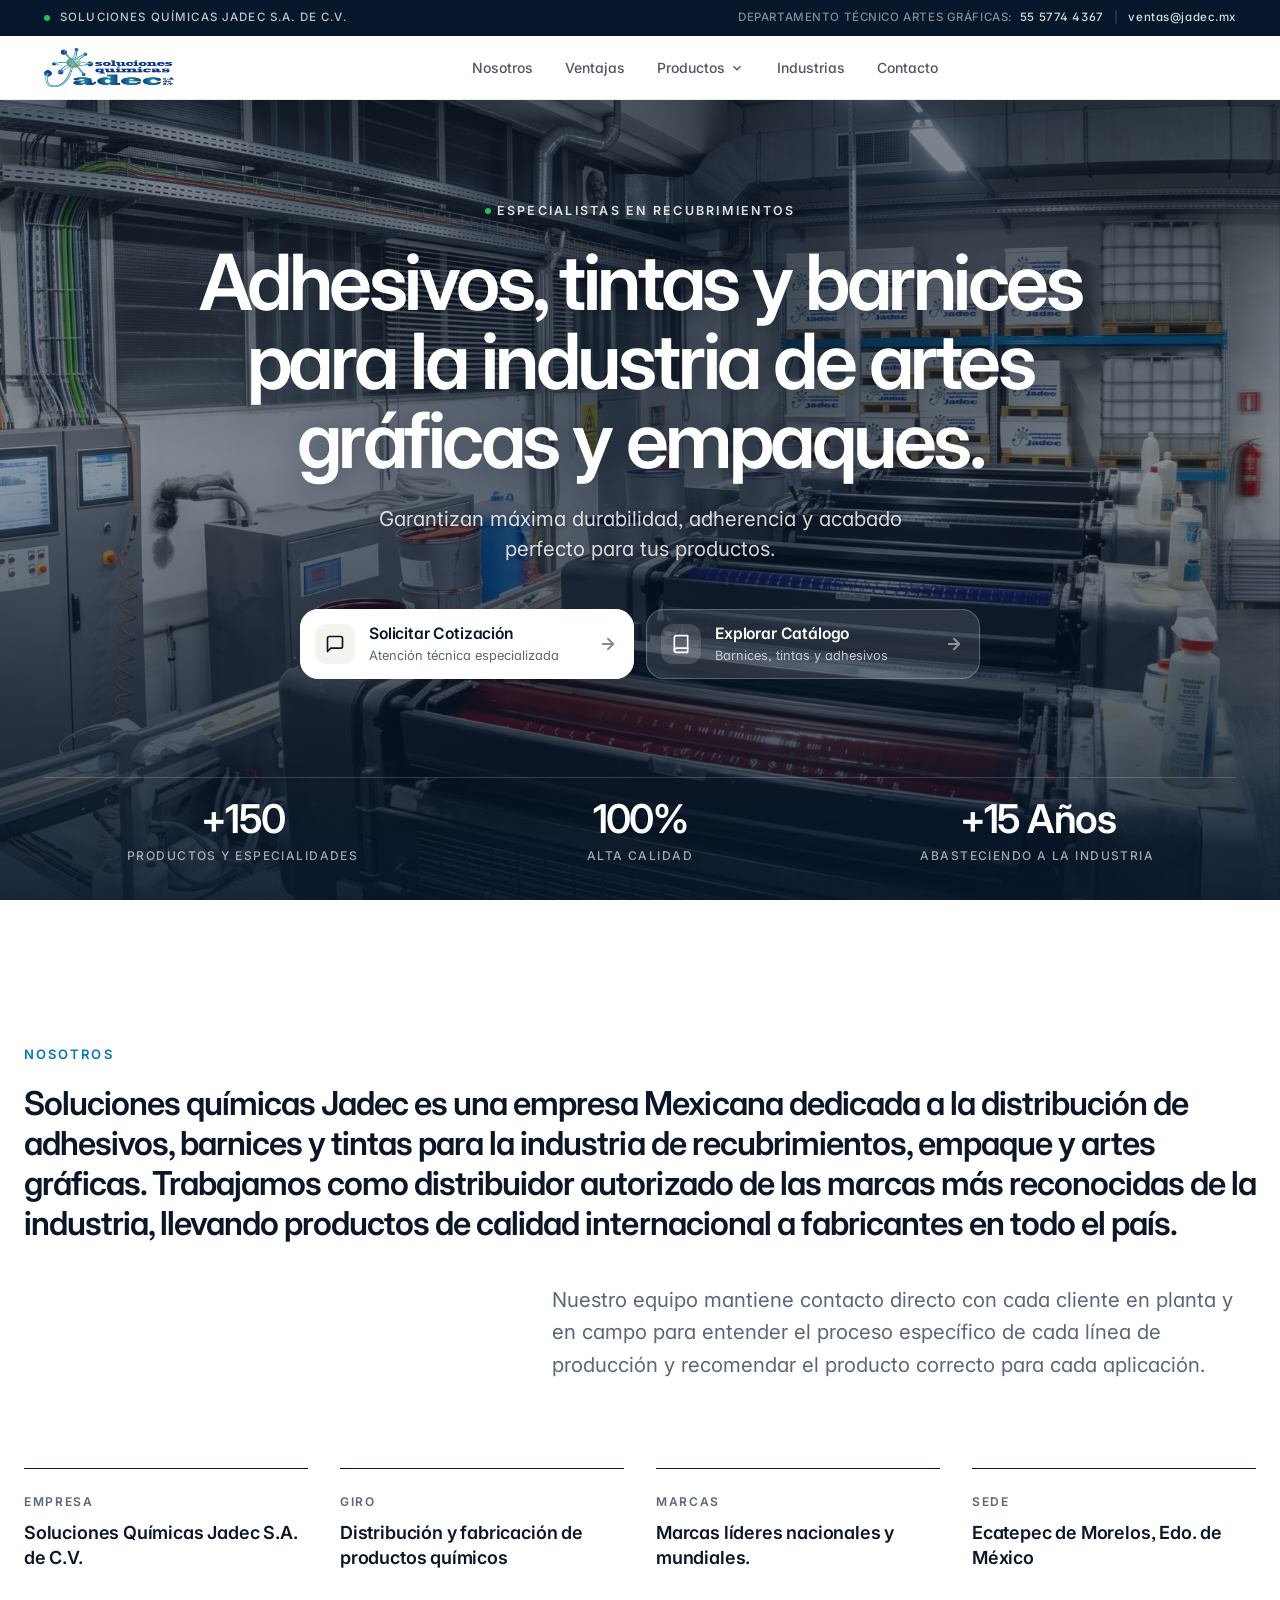
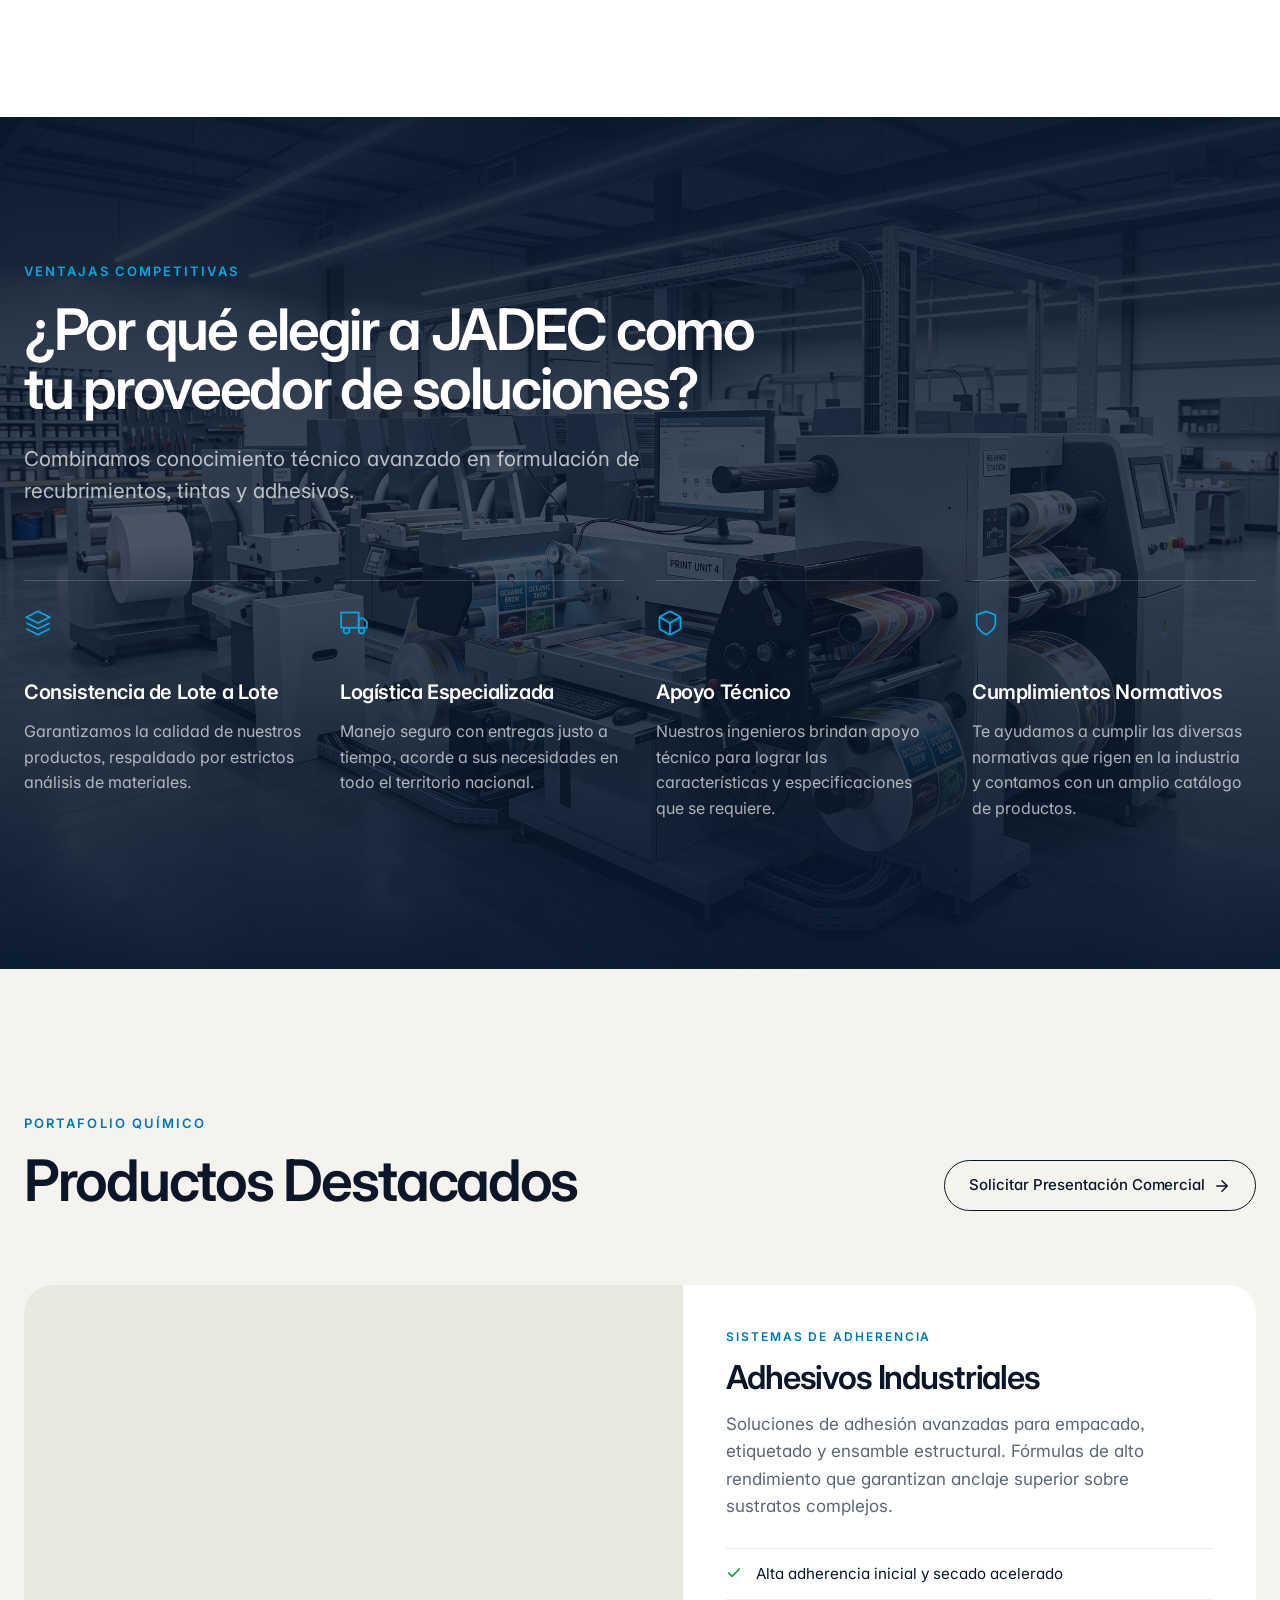
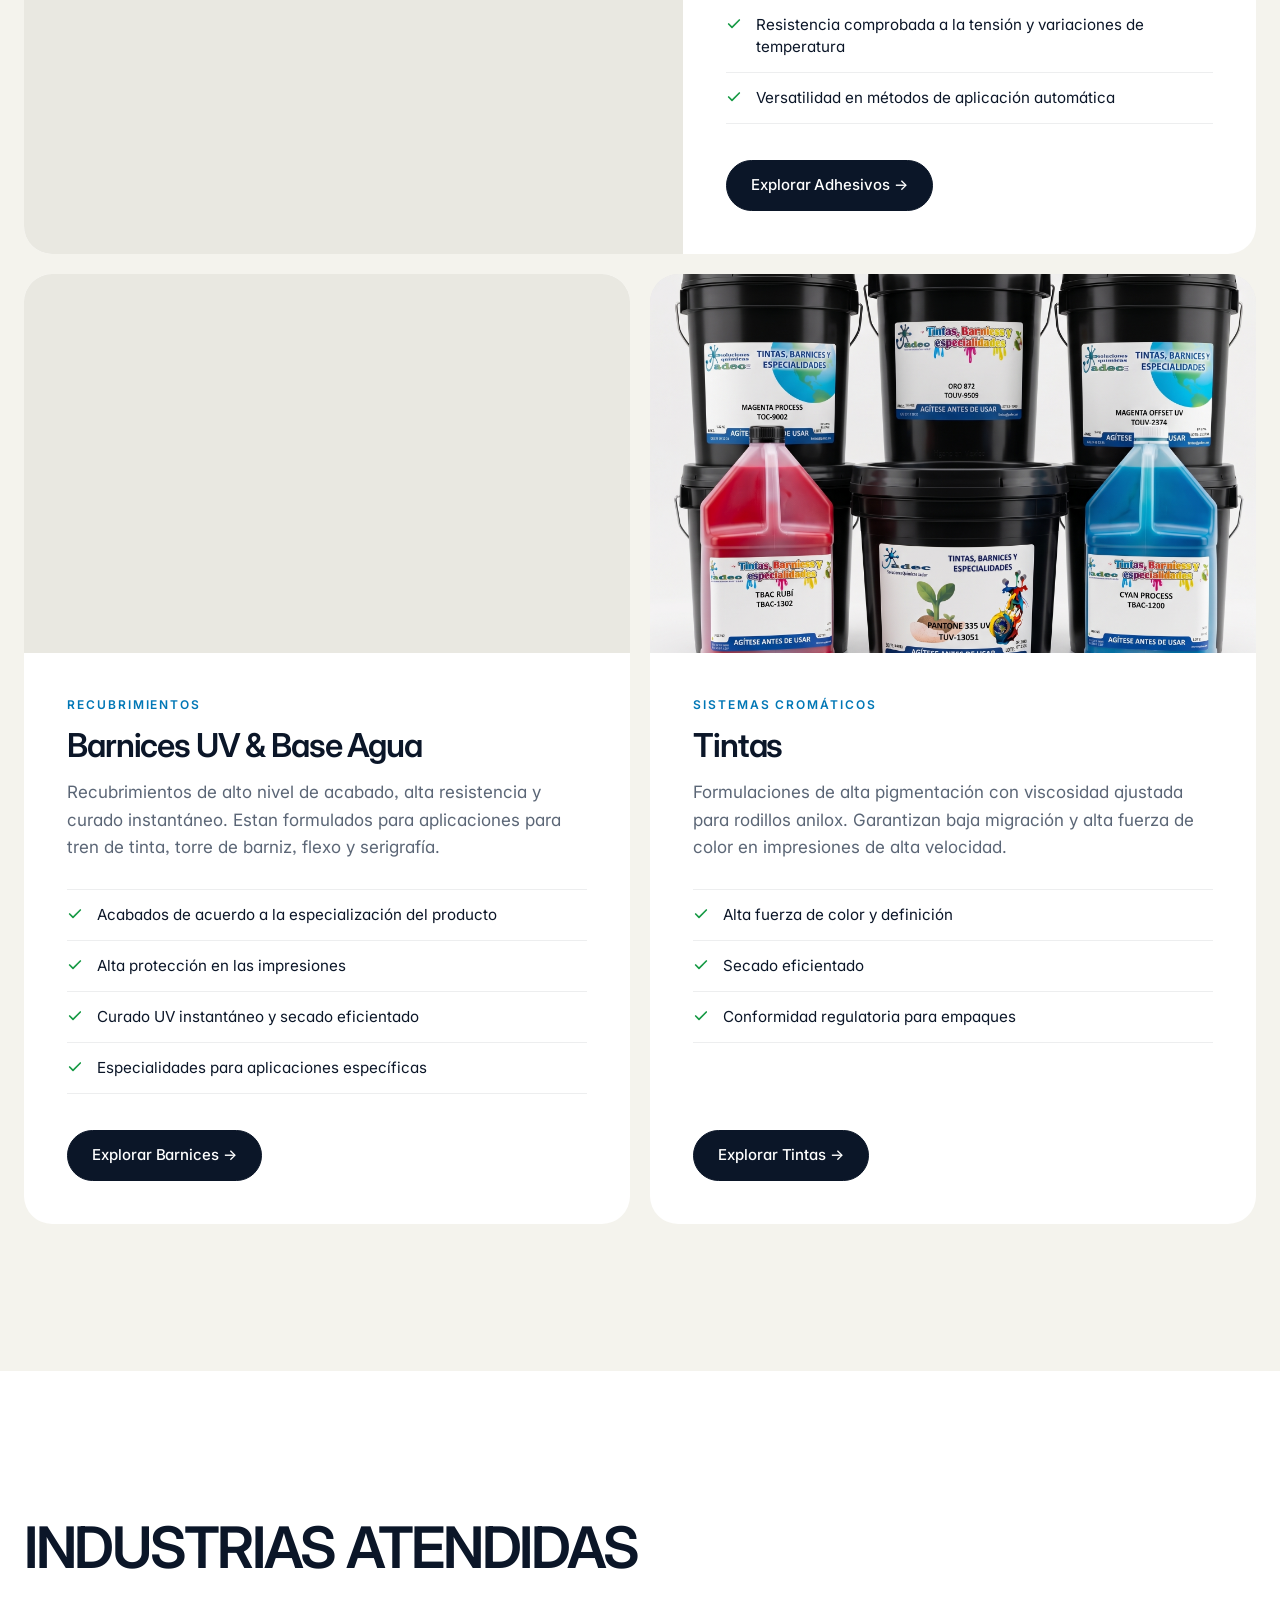
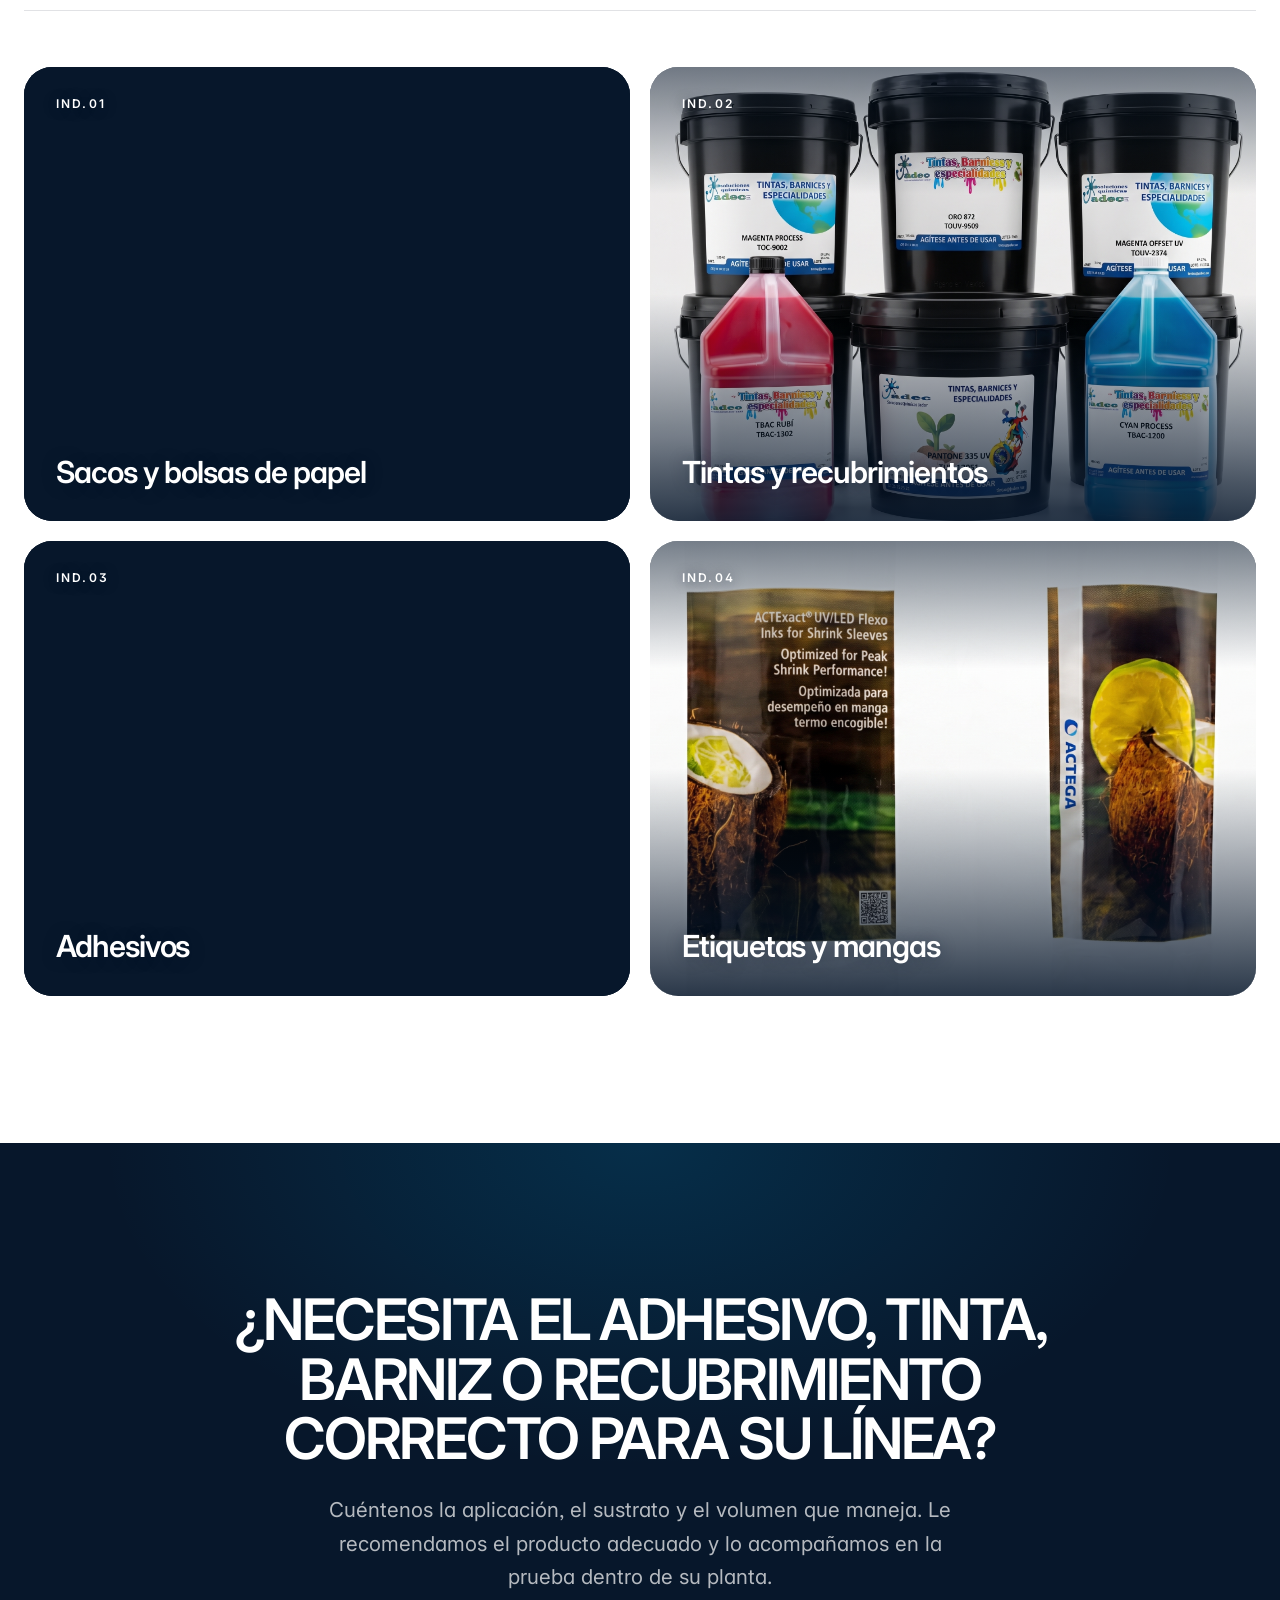
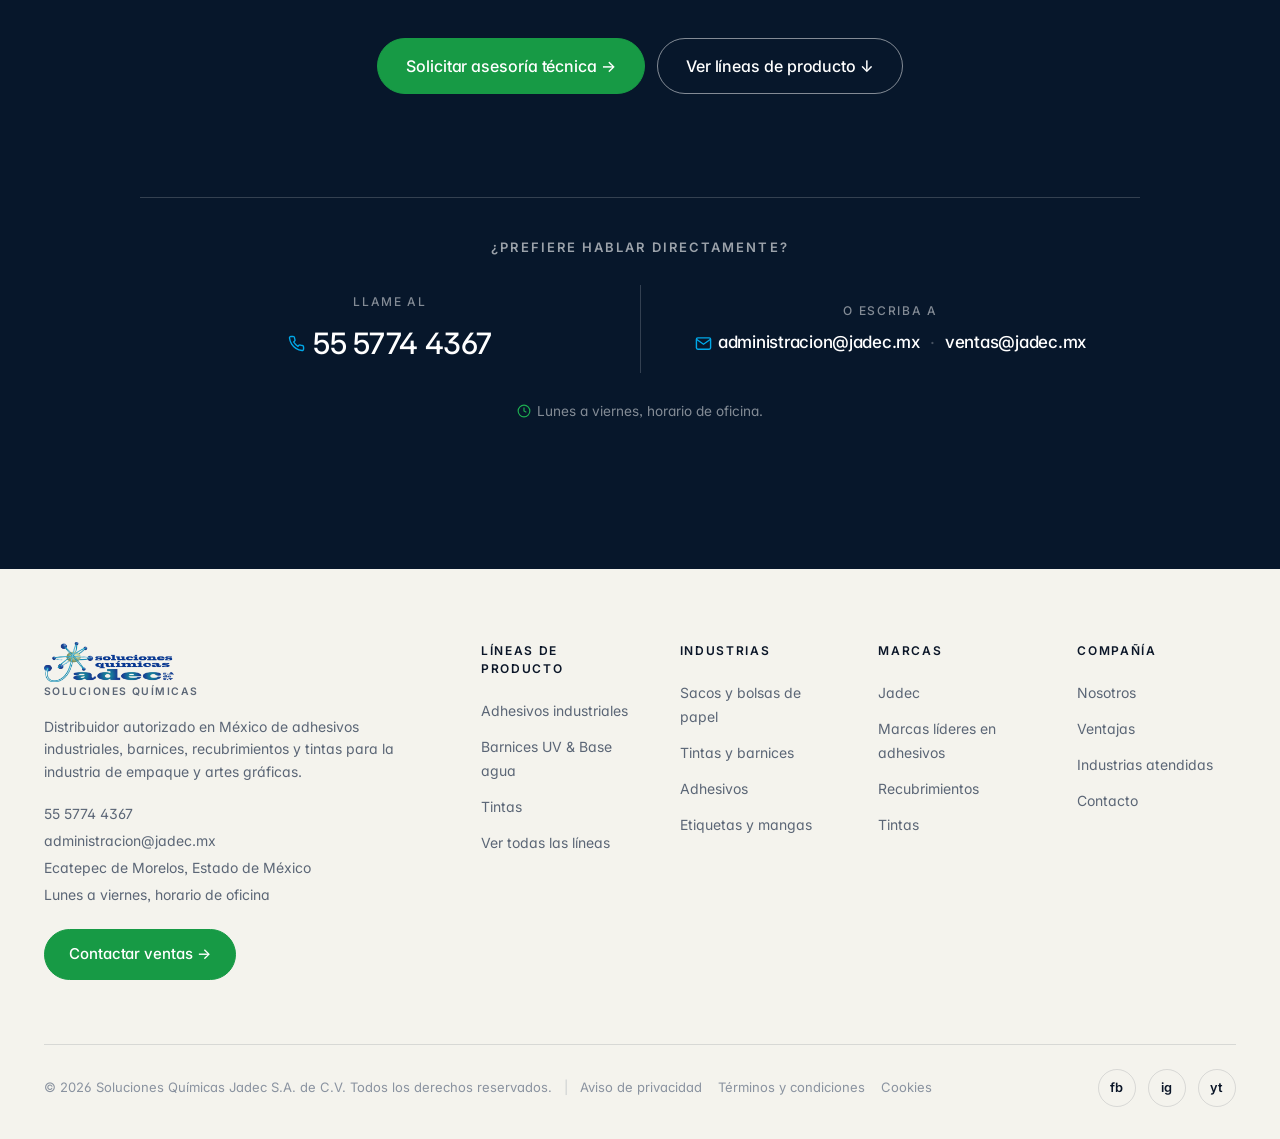
==== commit cce2d1ce: "Se actualizaron los números de teléfono y correos de las paginas principales" ====
--- a/index.html
+++ b/index.html
@@ -45,7 +45,7 @@
     "logo": "https://www.jadec-quimica.com/images/logo/jadec-logo.png",
     "description": "JADEC Soluciones Químicas - Proveedor líder en materias primas y aditivos químicos para la industria de pinturas, barnices y adhesivos.",
     "email": "administracion@jadec.mx",
-    "telephone": "+52 55 5116 1225",
+    "telephone": "+52 55 5774 4367",
     "address": {
       "@type": "PostalAddress",
       "addressLocality": "Ecatepec de Morelos",
@@ -99,9 +99,9 @@
 <!-- Columna Derecha: Departamento Técnico y Contacto Directo -->
       <div class="topbar-tech-contact">
         <span class="topbar-tech-label">DEPARTAMENTO TÉCNICO ARTES GRÁFICAS:</span>
-        <a href="tel:+525543390652" class="topbar-tech-link">55 5116 1225</a>
+        <a href="tel:+525543390652" class="topbar-tech-link">55 5774 4367</a>
         <span class="topbar-tech-sep" aria-hidden="true">|</span>
-        <a href="mailto:administracion@jadec.mx" class="topbar-tech-link">administracion@jadec.mx</a>
+        <a href="mailto:administracion@jadec.mx" class="topbar-tech-link">ventas@jadec.mx</a>
       </div>
     </div>
   </aside>
@@ -161,7 +161,7 @@
          </div>
          <h1 class="hero-title" id="hero-title">Adhesivos, tintas y barnices para la industria de artes gráficas y empaques.</h1>
          <p class="hero-subtitle">
-            Garantizan máxima durabilidad, adherencia y acabado perfecto para tus formulaciones.
+            Garantizan máxima durabilidad, adherencia y acabado perfecto para tus productos.
           </p>
          </div>
 
@@ -507,7 +507,7 @@
                   <svg class="cta-channel-icon" viewBox="0 0 24 24" fill="none" stroke="currentColor" stroke-width="2" aria-hidden="true">
                     <path d="M22 16.92v3a2 2 0 0 1-2.18 2 19.79 19.79 0 0 1-8.63-3.07 19.5 19.5 0 0 1-6-6 19.79 19.79 0 0 1-3.07-8.67A2 2 0 0 1 4.11 2h3a2 2 0 0 1 2 1.72 12.84 12.84 0 0 0 .7 2.81 2 2 0 0 1-.45 2.11L8.09 9.91a16 16 0 0 0 6 6l1.27-1.27a2 2 0 0 1 2.11-.45 12.84 12.84 0 0 0 2.81.7A2 2 0 0 1 22 16.92z"/>
                   </svg>
-                  <span>55 5116 1225</span>
+                  <span>55 5774 4367</span>
                 </a>
               </div>
 
@@ -568,7 +568,7 @@
             barnices, recubrimientos y tintas para la industria de empaque y artes gráficas.
           </p>
           <div class="footer-brand-info">
-            <p>55 5116 1225</p>
+            <p>55 5774 4367</p>
             <p>administracion@jadec.mx</p>
             <p>Ecatepec de Morelos, Estado de México</p>
             <p>Lunes a viernes, horario de oficina</p>
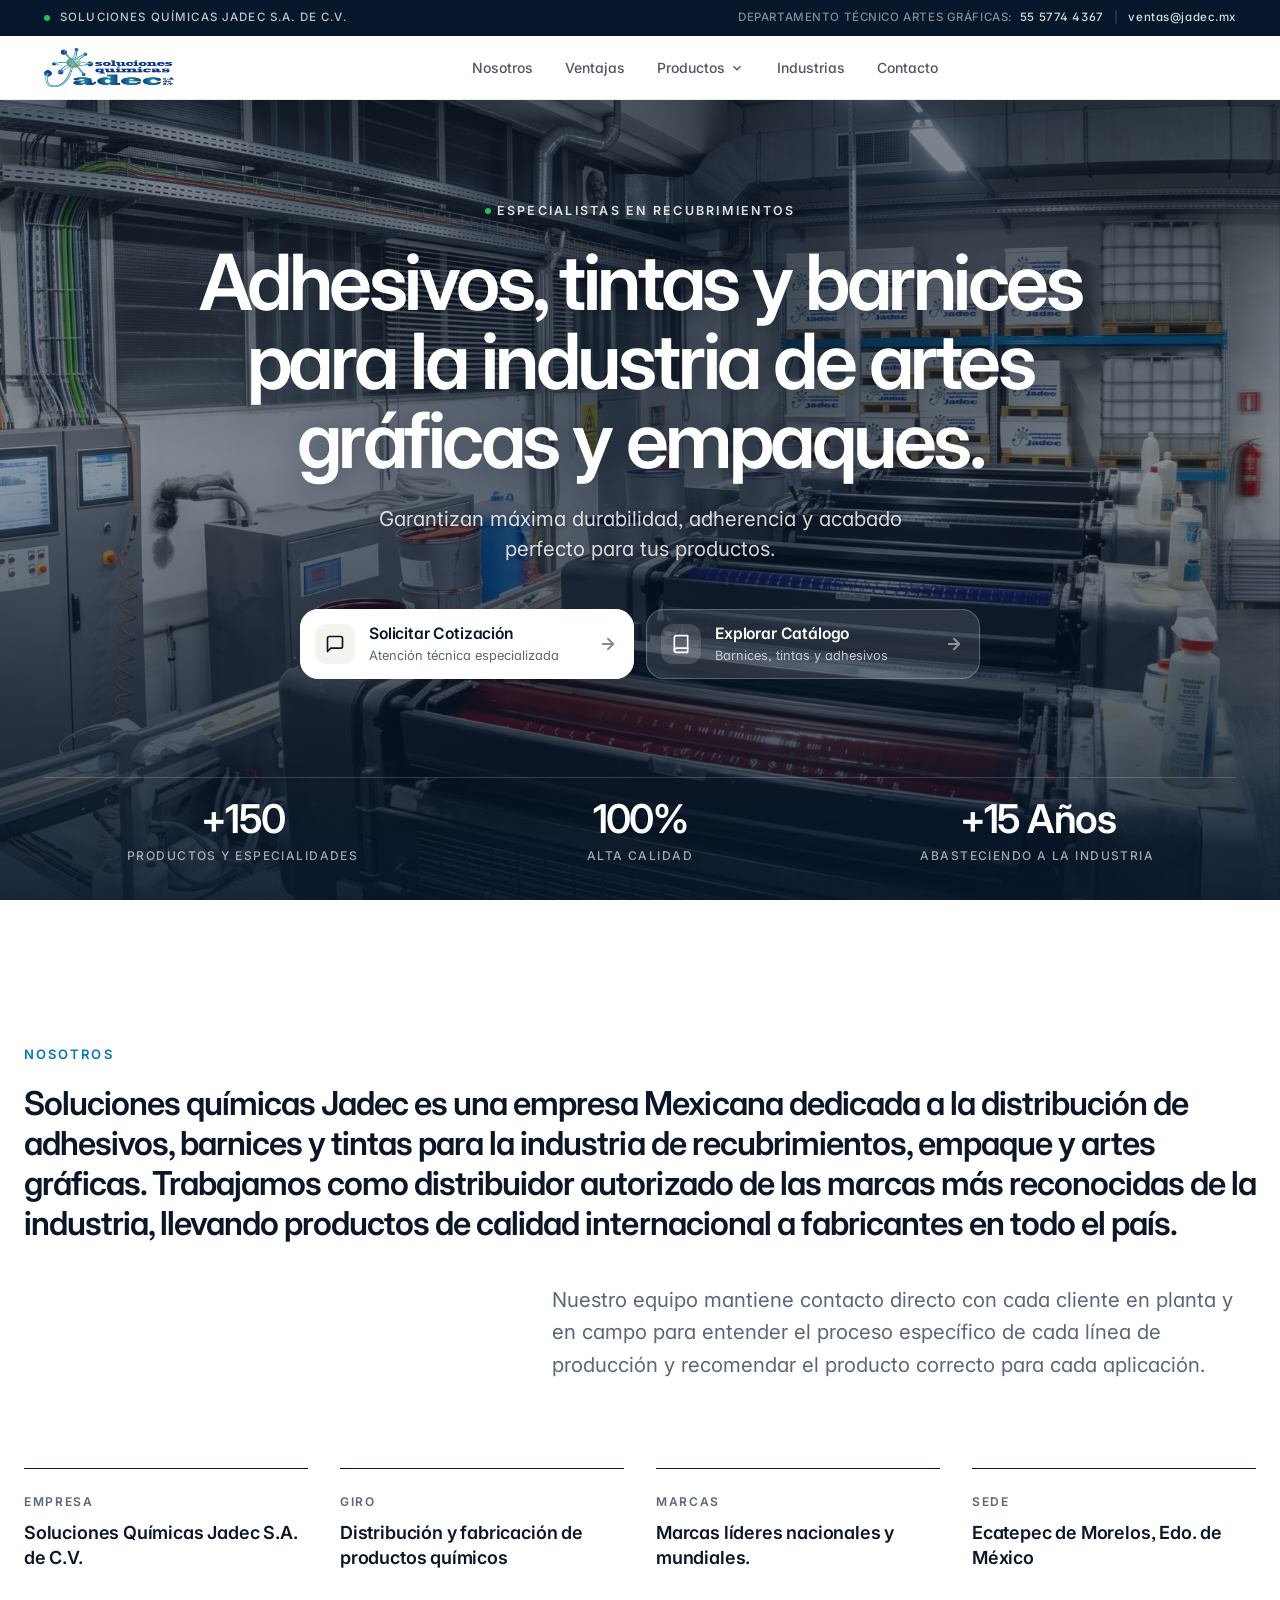
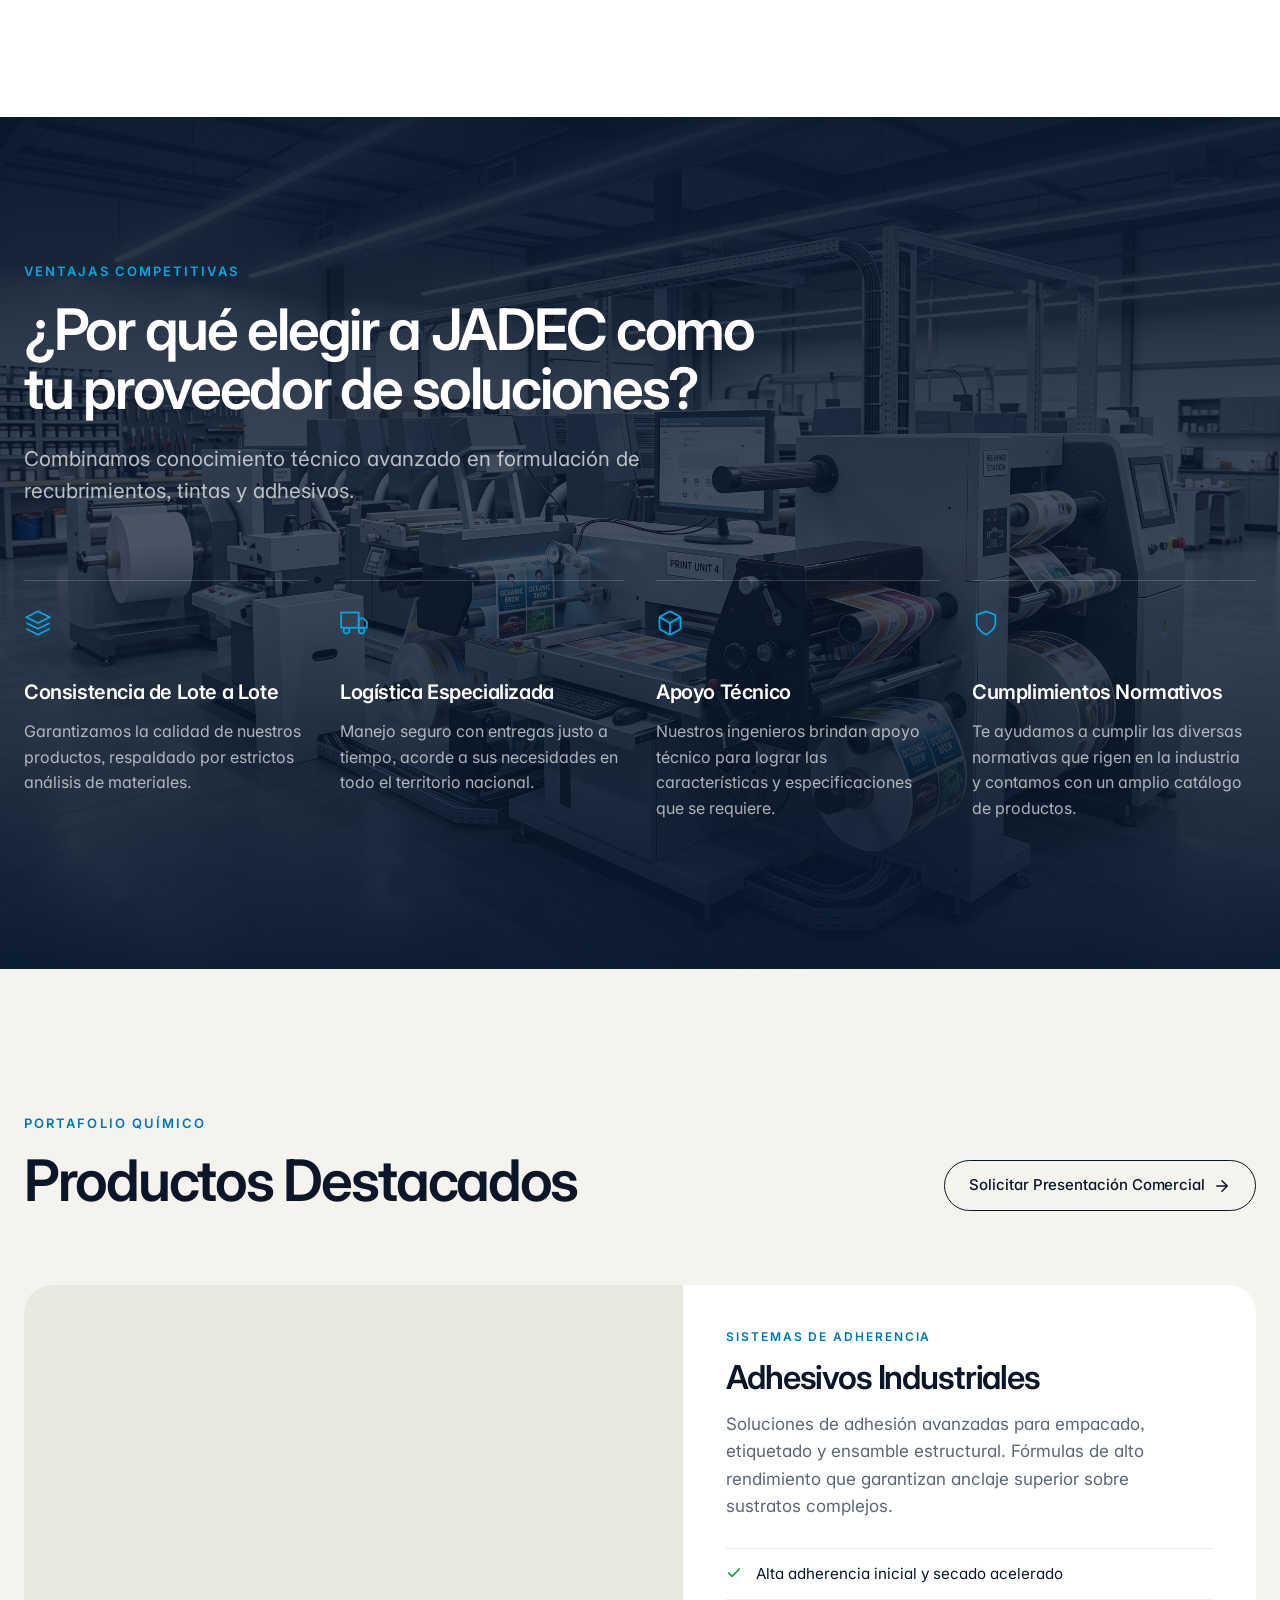
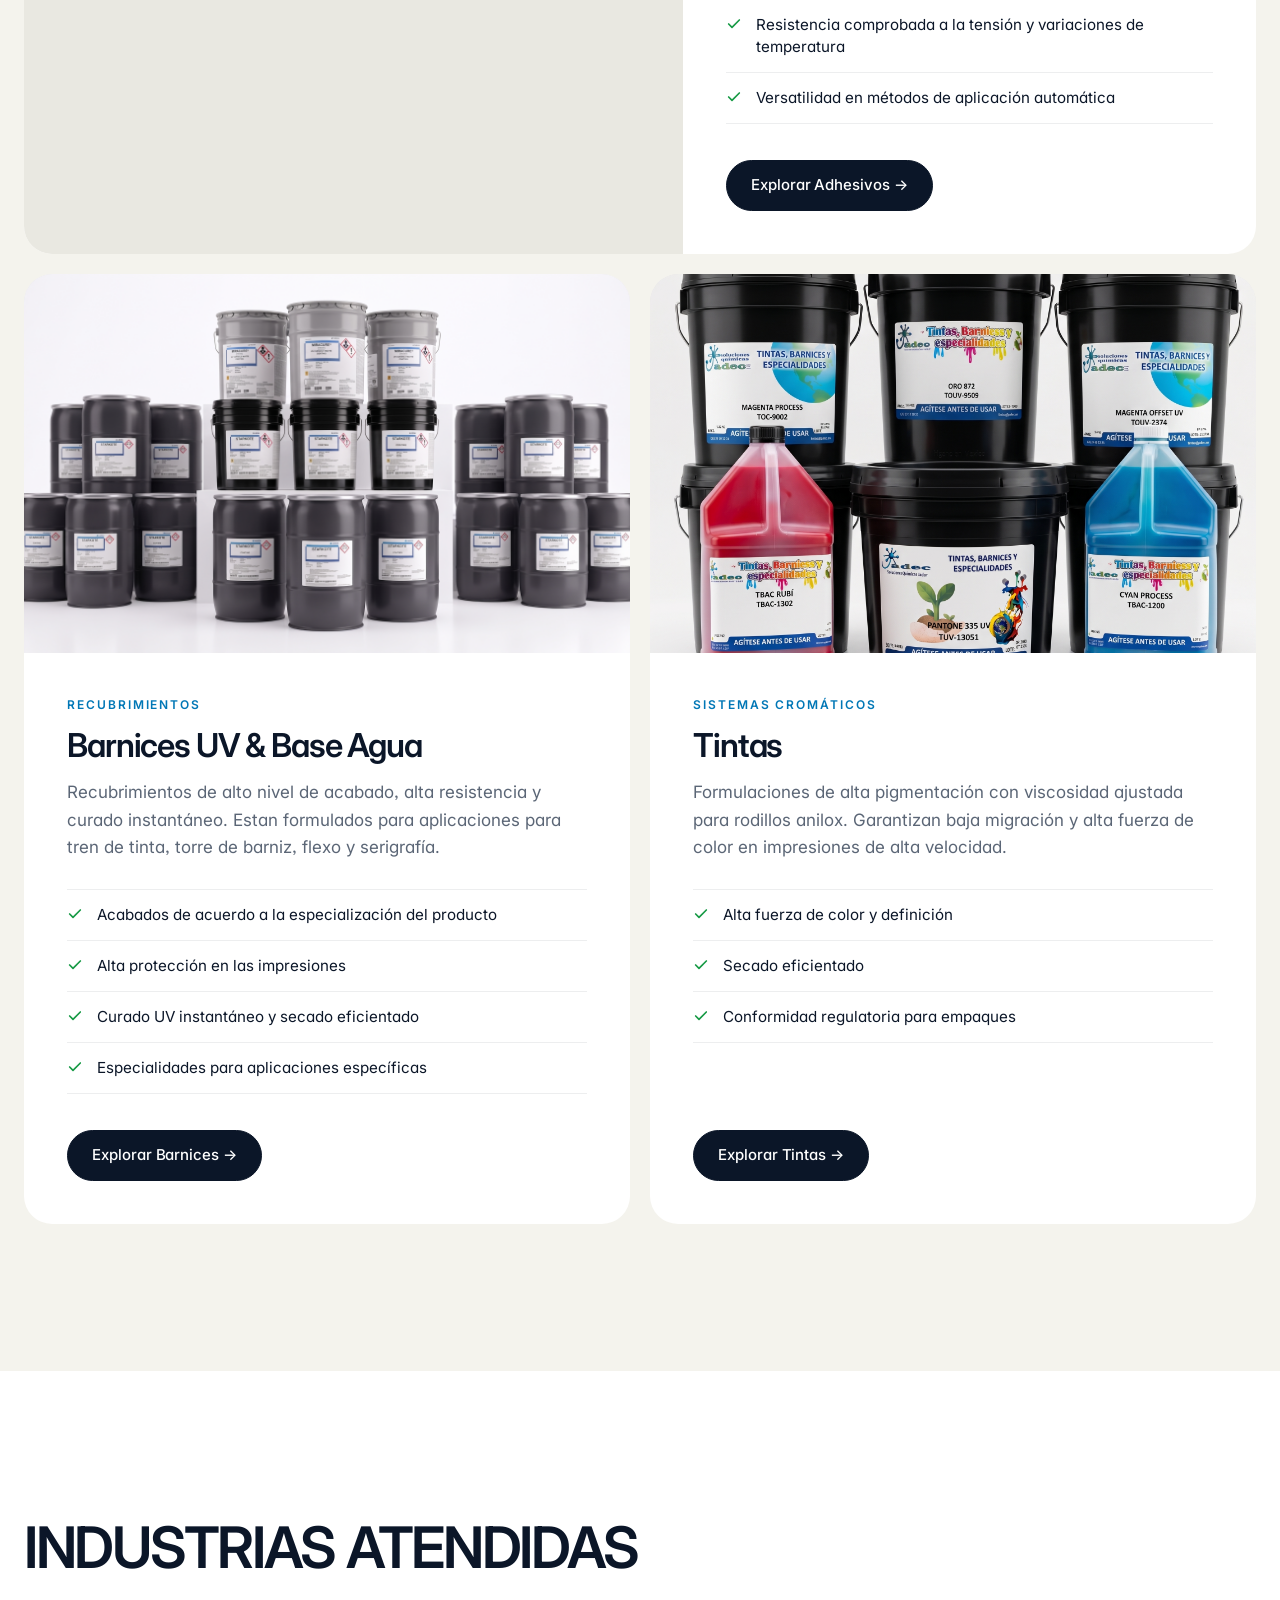
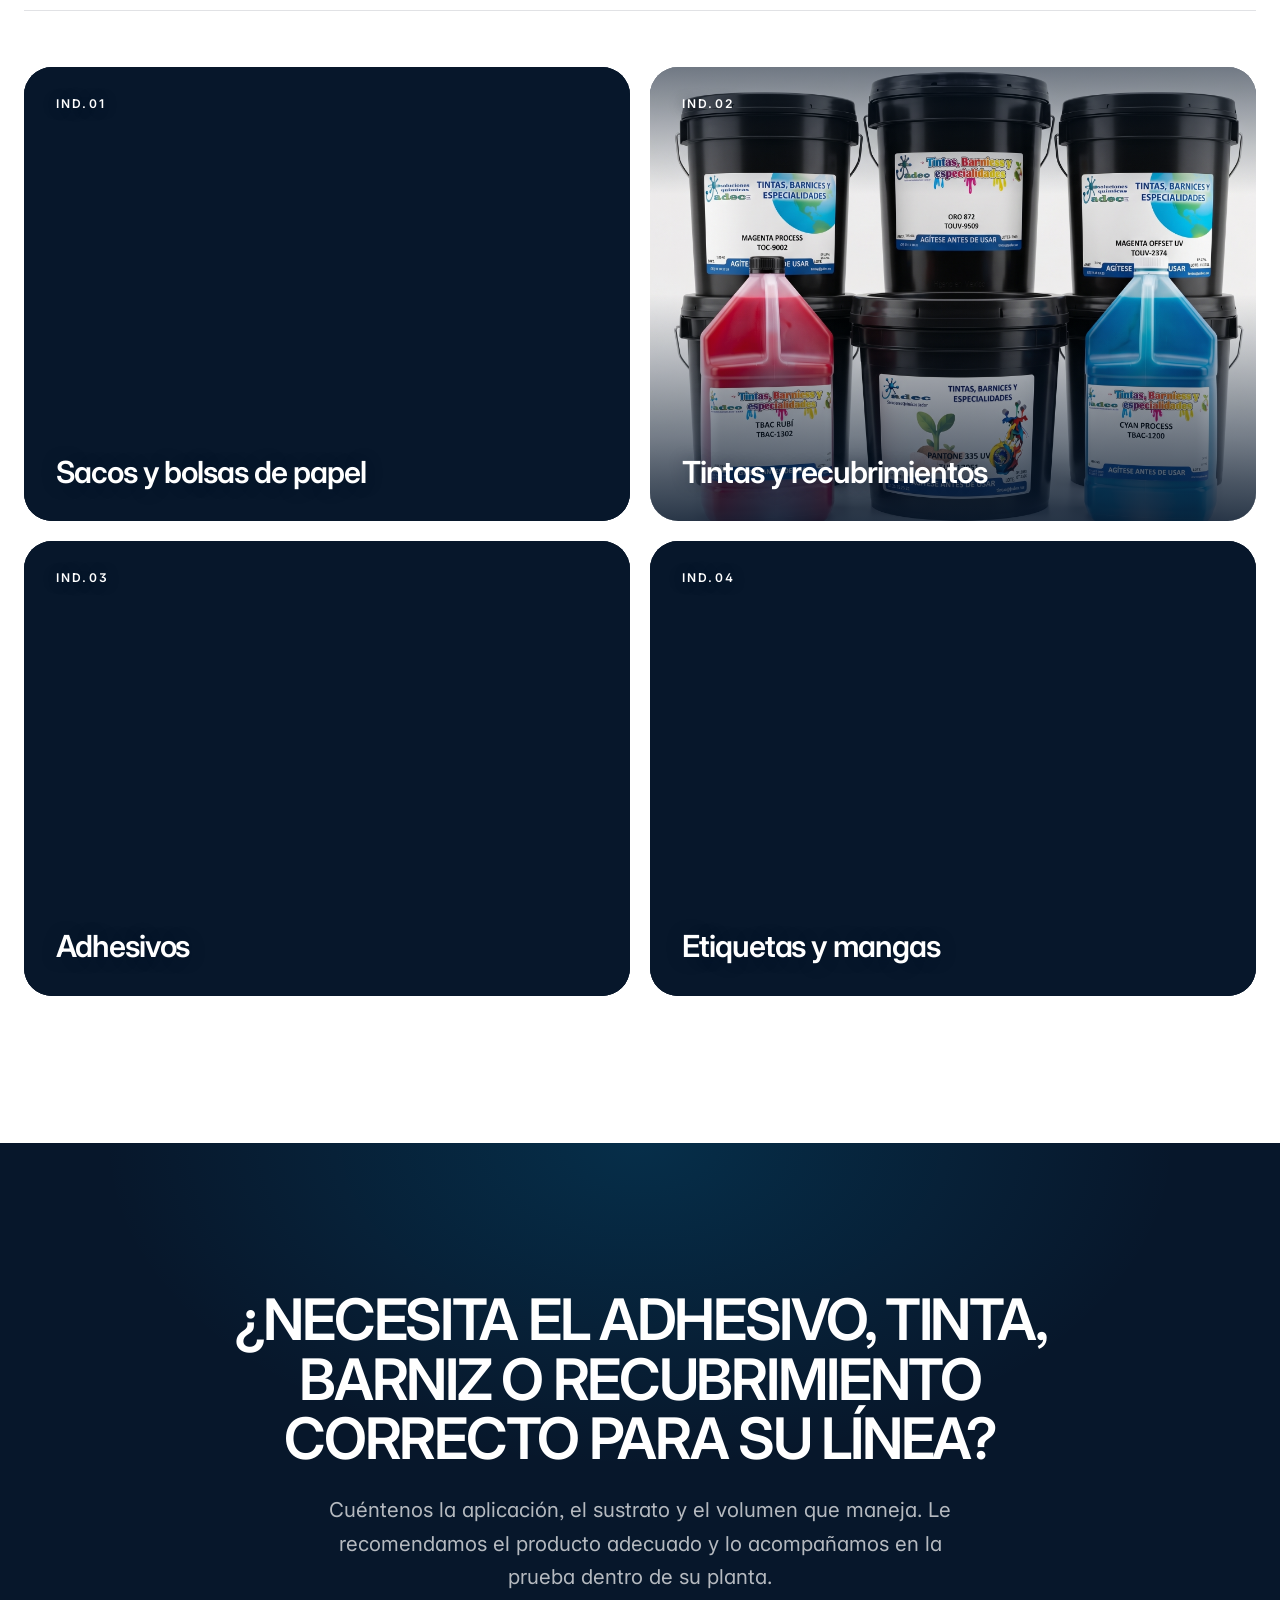
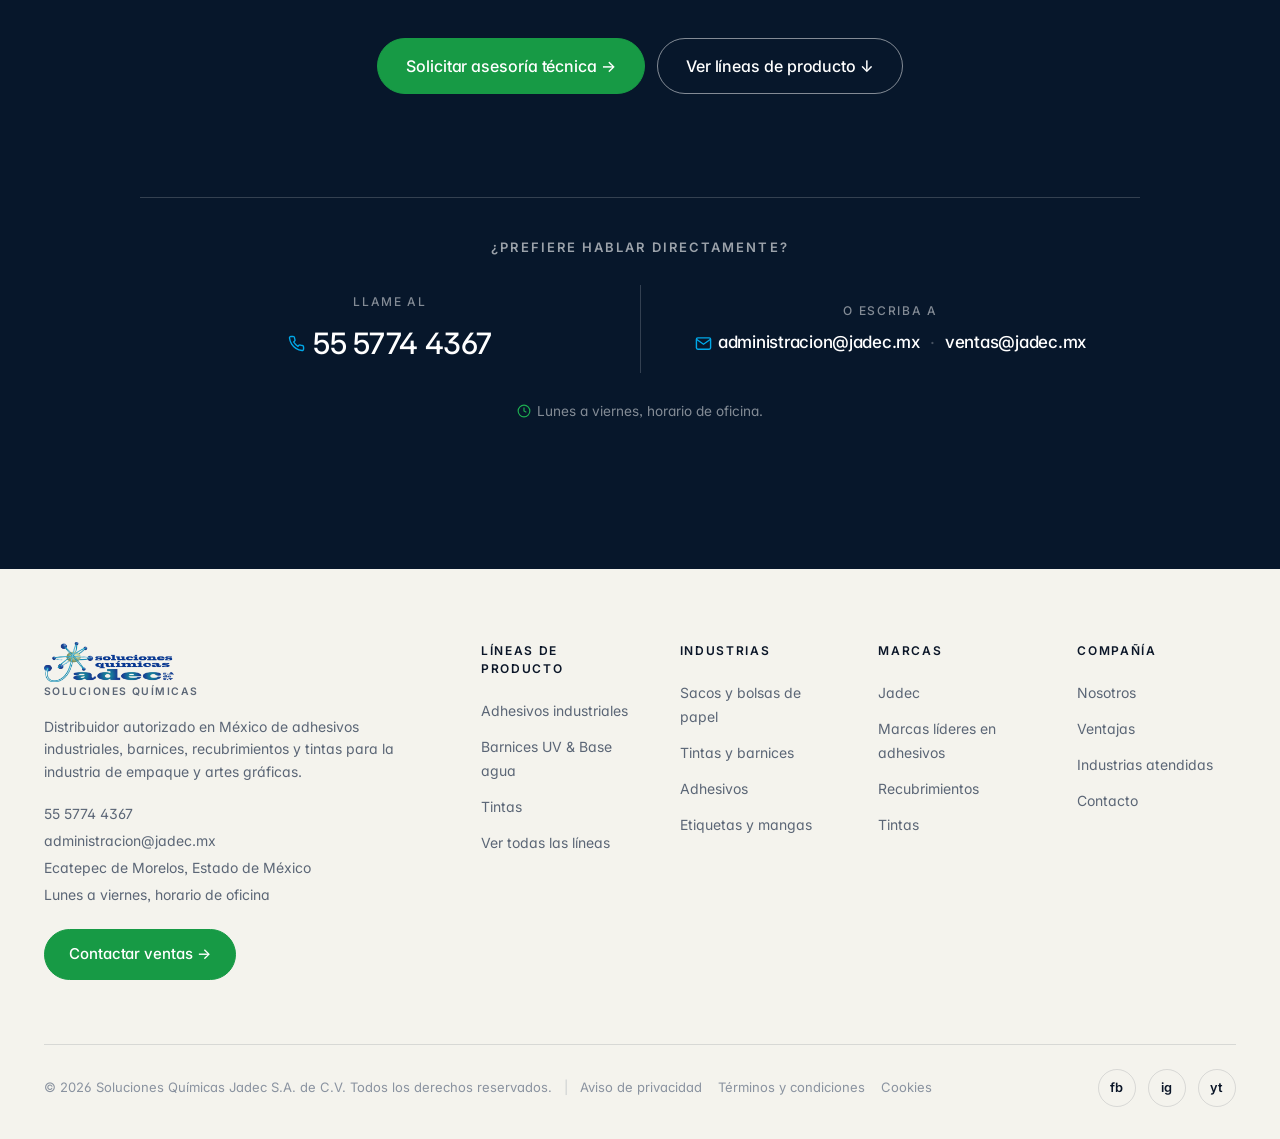
==== commit 11828301: "Se trabajó el html de adhesivos, eliminando vínculos de más en las etiquetas de induatrias" ====
--- a/index.html
+++ b/index.html
@@ -54,7 +54,7 @@
     },
     "contactPoint": [{
       "@type": "ContactPoint",
-      "telephone": "+52 55 5116 1225",
+      "telephone": "+52 55 5774 4367",
       "email": "ventas@jadec.mx",
       "contactType": "sales",
       "areaServed": "MX",
@@ -99,9 +99,9 @@
 <!-- Columna Derecha: Departamento Técnico y Contacto Directo -->
       <div class="topbar-tech-contact">
         <span class="topbar-tech-label">DEPARTAMENTO TÉCNICO ARTES GRÁFICAS:</span>
-        <a href="tel:+525543390652" class="topbar-tech-link">55 5774 4367</a>
+        <a href="tel:+525557744367" class="topbar-tech-link">55 5774 4367</a>
         <span class="topbar-tech-sep" aria-hidden="true">|</span>
-        <a href="mailto:administracion@jadec.mx" class="topbar-tech-link">ventas@jadec.mx</a>
+        <a href="mailto:ventas@jadec.mx" class="topbar-tech-link">ventas@jadec.mx</a>
       </div>
     </div>
   </aside>
@@ -503,7 +503,7 @@
               <!-- Canal 1: Teléfono -->
               <div class="cta-channel-box">
                 <span class="cta-channel-label">Llame al</span>
-                <a href="tel:+525551161225" class="cta-phone-link">
+                <a href="tel:+525557744367" class="cta-phone-link">
                   <svg class="cta-channel-icon" viewBox="0 0 24 24" fill="none" stroke="currentColor" stroke-width="2" aria-hidden="true">
                     <path d="M22 16.92v3a2 2 0 0 1-2.18 2 19.79 19.79 0 0 1-8.63-3.07 19.5 19.5 0 0 1-6-6 19.79 19.79 0 0 1-3.07-8.67A2 2 0 0 1 4.11 2h3a2 2 0 0 1 2 1.72 12.84 12.84 0 0 0 .7 2.81 2 2 0 0 1-.45 2.11L8.09 9.91a16 16 0 0 0 6 6l1.27-1.27a2 2 0 0 1 2.11-.45 12.84 12.84 0 0 0 2.81.7A2 2 0 0 1 22 16.92z"/>
                   </svg>
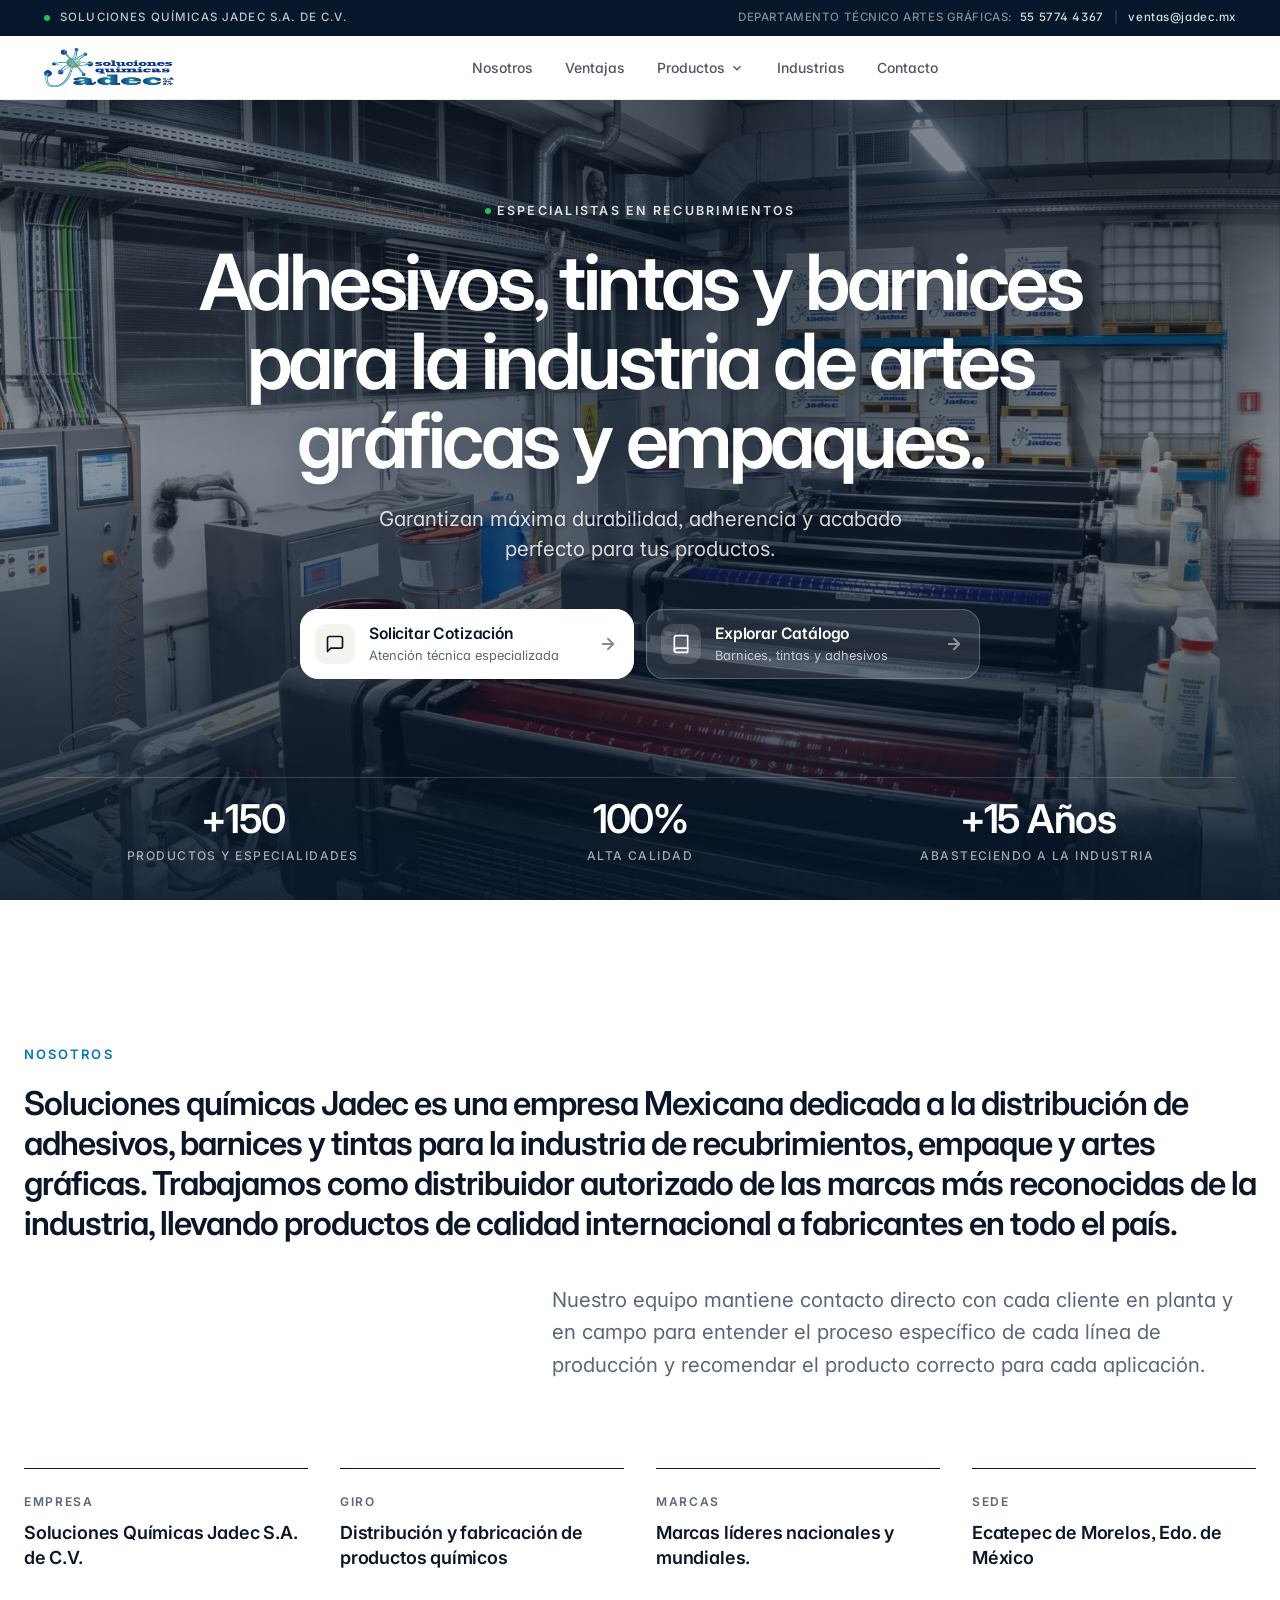
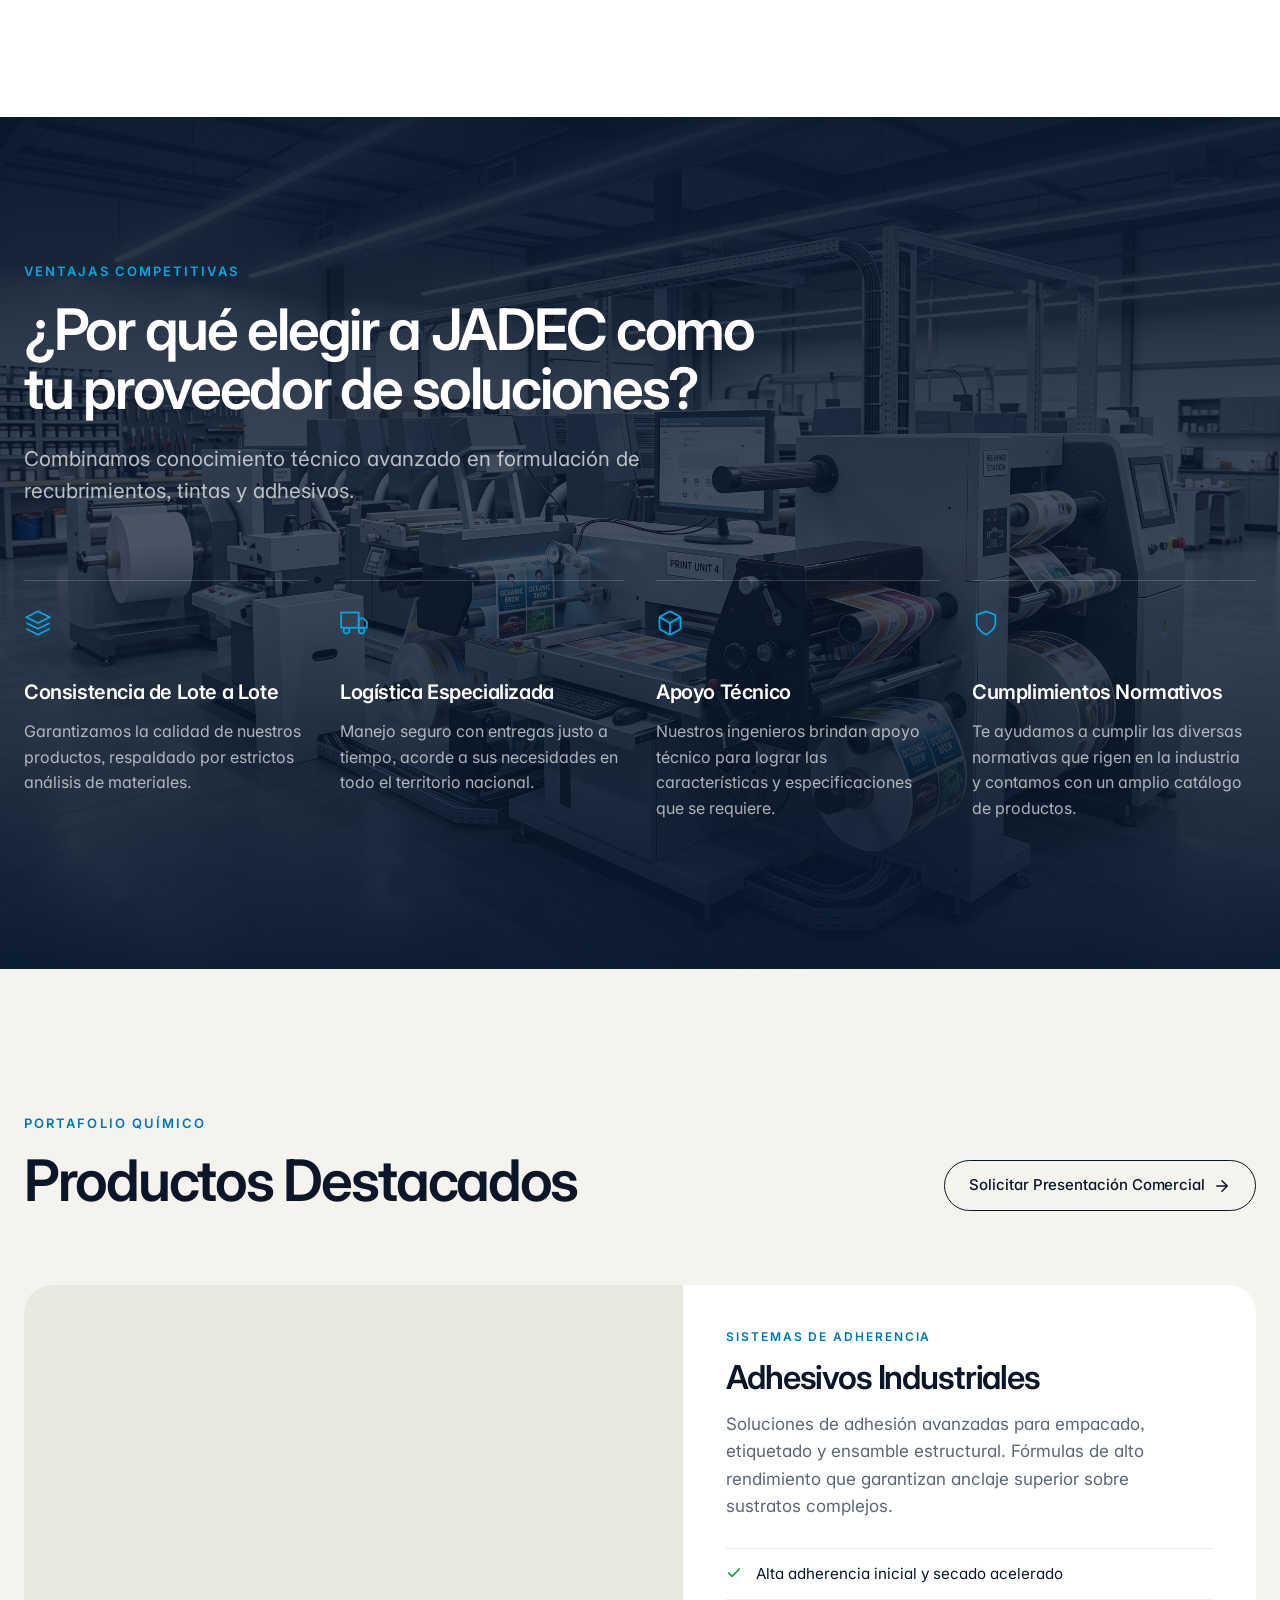
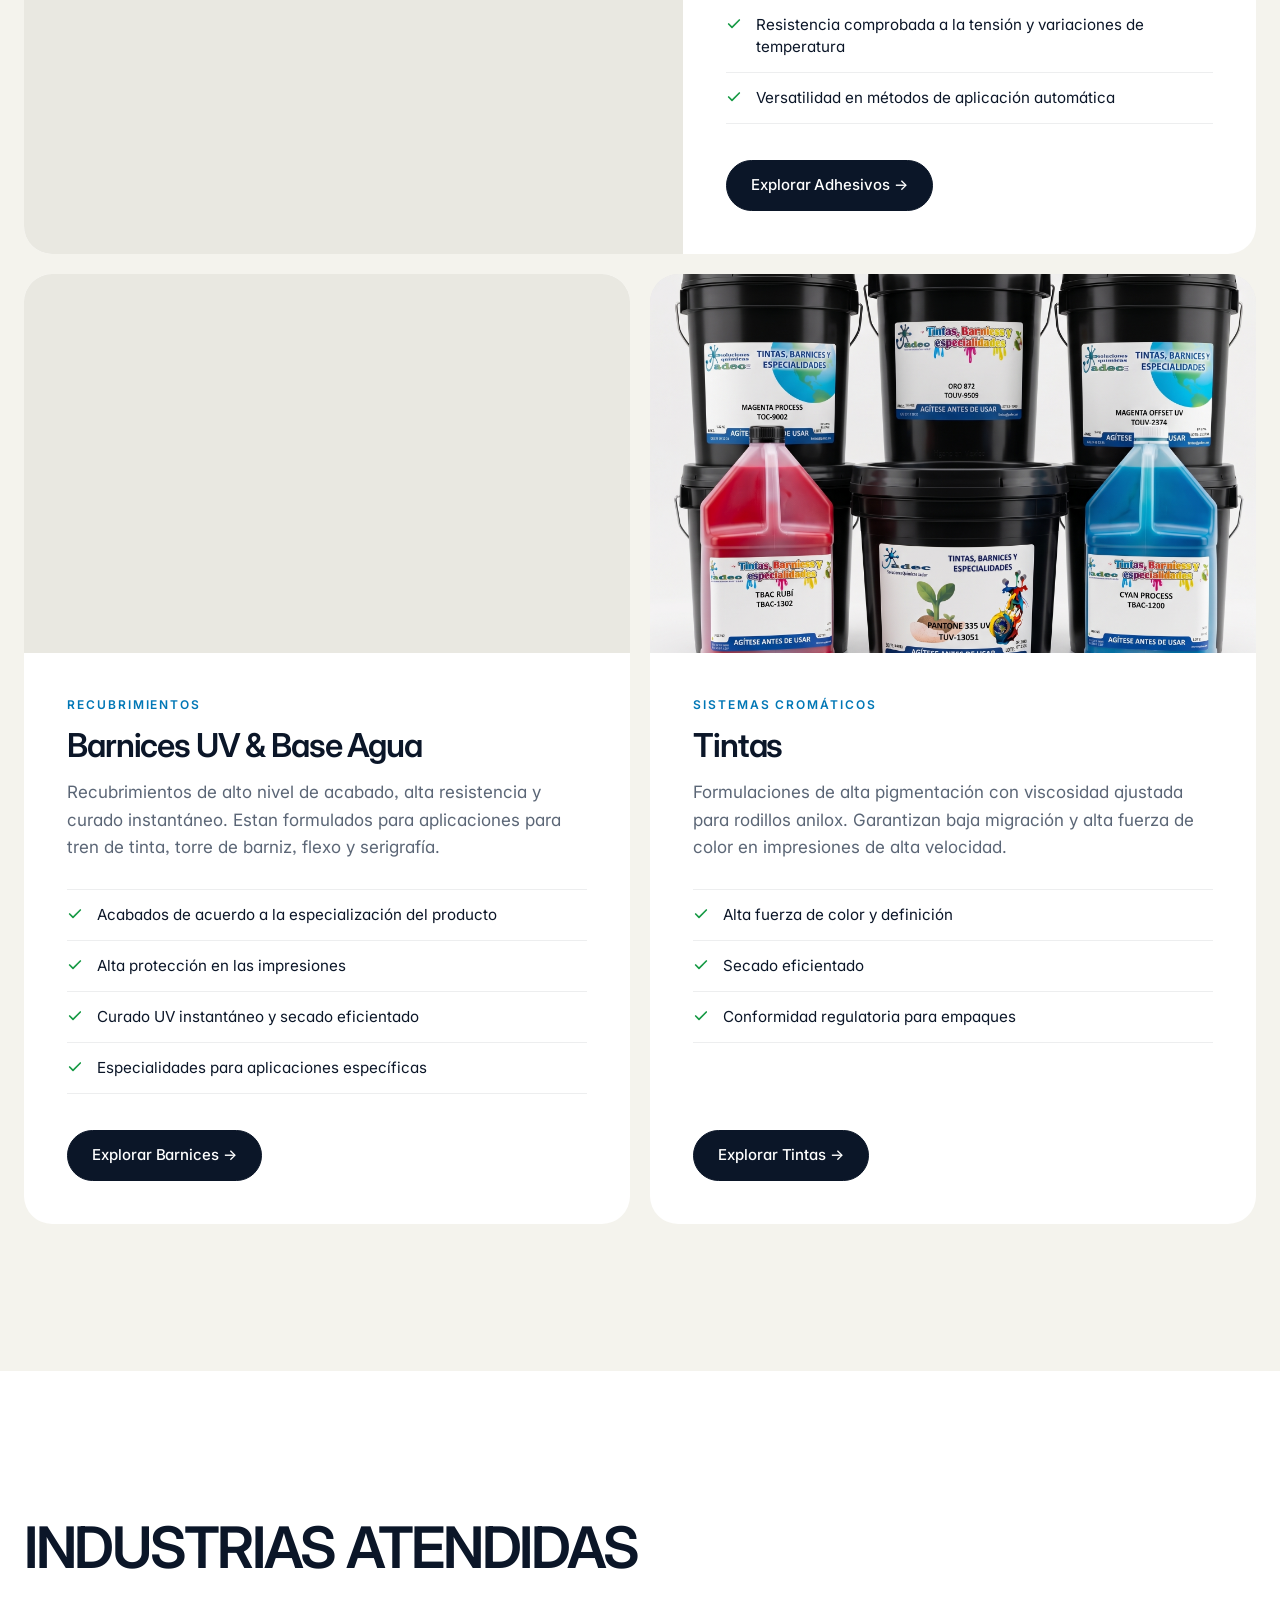
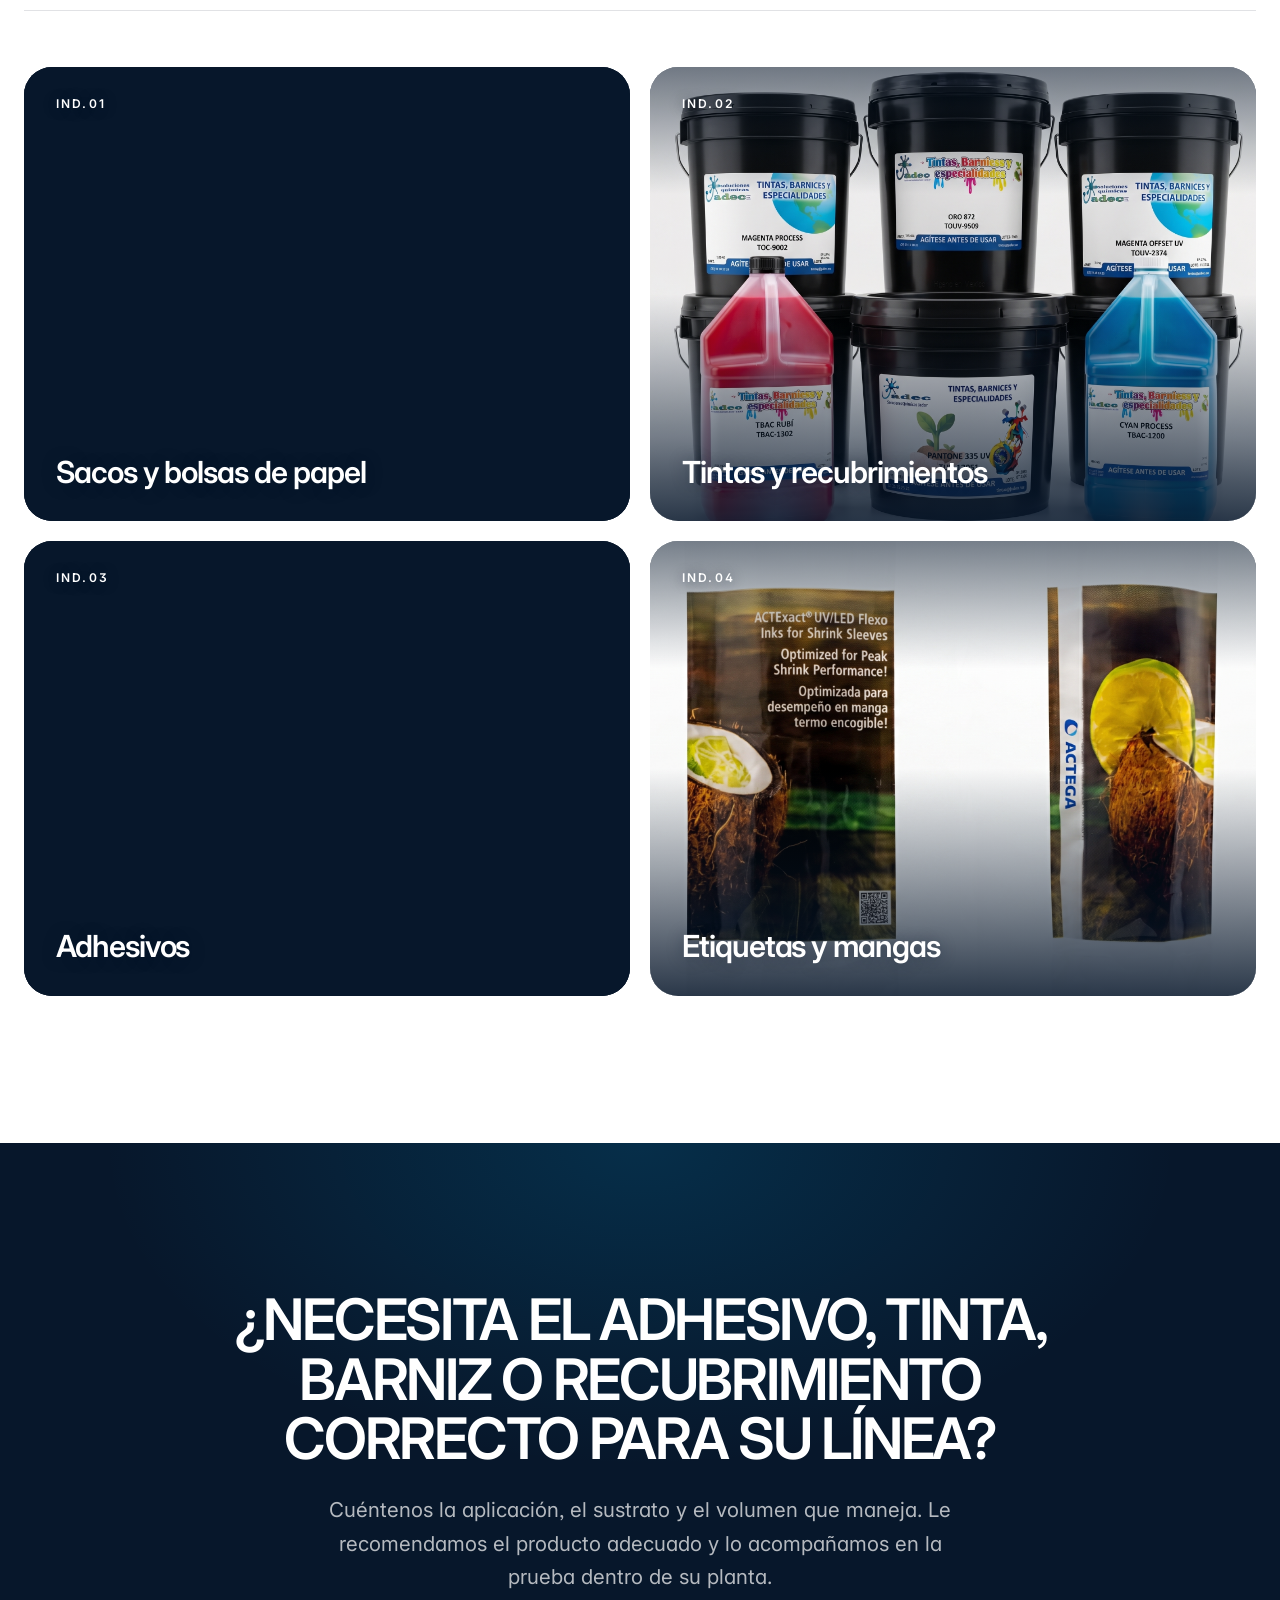
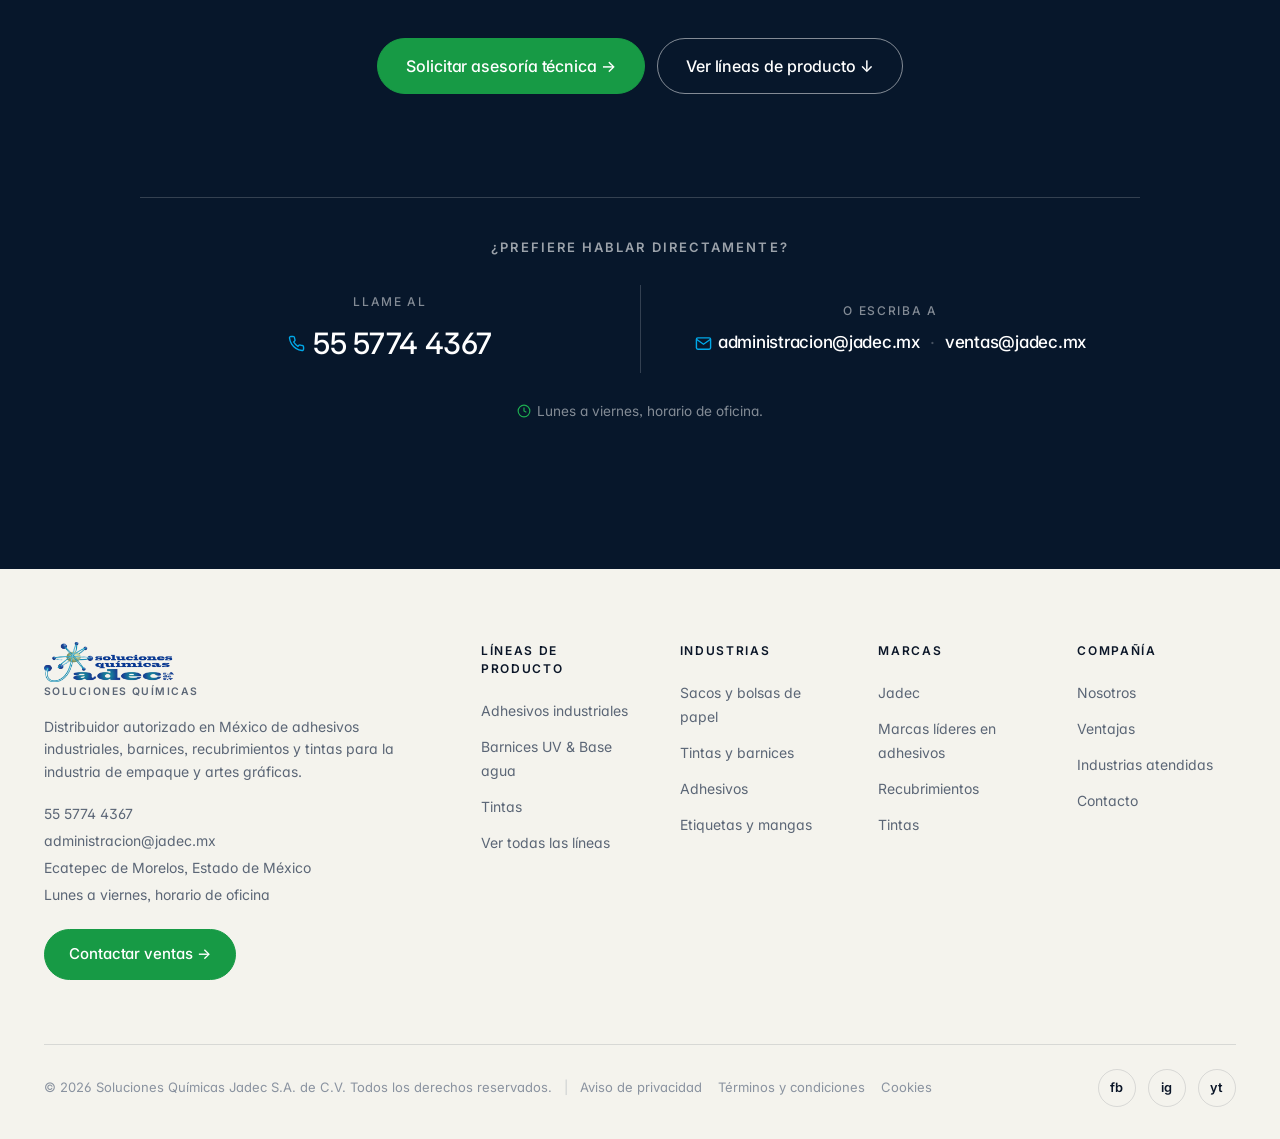
==== commit 943292e6: "El html, css y js se renombraron para agregar un apartado nuevo. El nuevo nombre es barnices" ====
--- a/index.html
+++ b/index.html
@@ -124,7 +124,7 @@
             </a>
             <ul class="dropdown-menu" aria-label="Submenú de Productos">
               <li><a href="adhesivos.html" class="dropdown-item">Adhesivos Industriales</a></li>
-              <li><a href="actega.html" class="dropdown-item">Barnices UV &amp; Base agua</a></li>
+              <li><a href="barnices.html" class="dropdown-item">Barnices UV &amp; Base agua</a></li>
               <li><a href="tintas.html" class="dropdown-item">Tintas</a></li>
             </ul>
           </li>
@@ -382,7 +382,7 @@
                 <li>Curado UV instantáneo y secado eficientado </li>
                 <li>Especialidades para aplicaciones específicas</li>
               </ul>
-              <a href="actega.html" class="btn-action-full">Explorar Barnices &rarr;</a>
+              <a href="barnices.html" class="btn-action-full">Explorar Barnices &rarr;</a>
             </div>
             </article>
 
@@ -583,7 +583,7 @@
           <h2 class="footer-heading">LÍNEAS DE PRODUCTO</h2>
           <ul class="footer-links">
             <li><a href="adhesivos.html">Adhesivos industriales</a></li>
-            <li><a href="actega.html">Barnices UV &amp; Base agua</a></li>
+            <li><a href="barnices.html">Barnices UV &amp; Base agua</a></li>
             <li><a href="tintas.html">Tintas</a></li>
             <li><a href="#productos">Ver todas las líneas</a></li>
           </ul>
@@ -606,7 +606,7 @@
           <ul class="footer-links">
             <li><a href="index.html">Jadec</a></li>
             <li><a href="adhesivos.html">Marcas líderes en adhesivos</a></li>
-            <li><a href="actega.html">Recubrimientos</a></li>
+            <li><a href="barnices.html">Recubrimientos</a></li>
             <li><a href="tintas.html">Tintas</a></li>
           </ul>
         </nav>
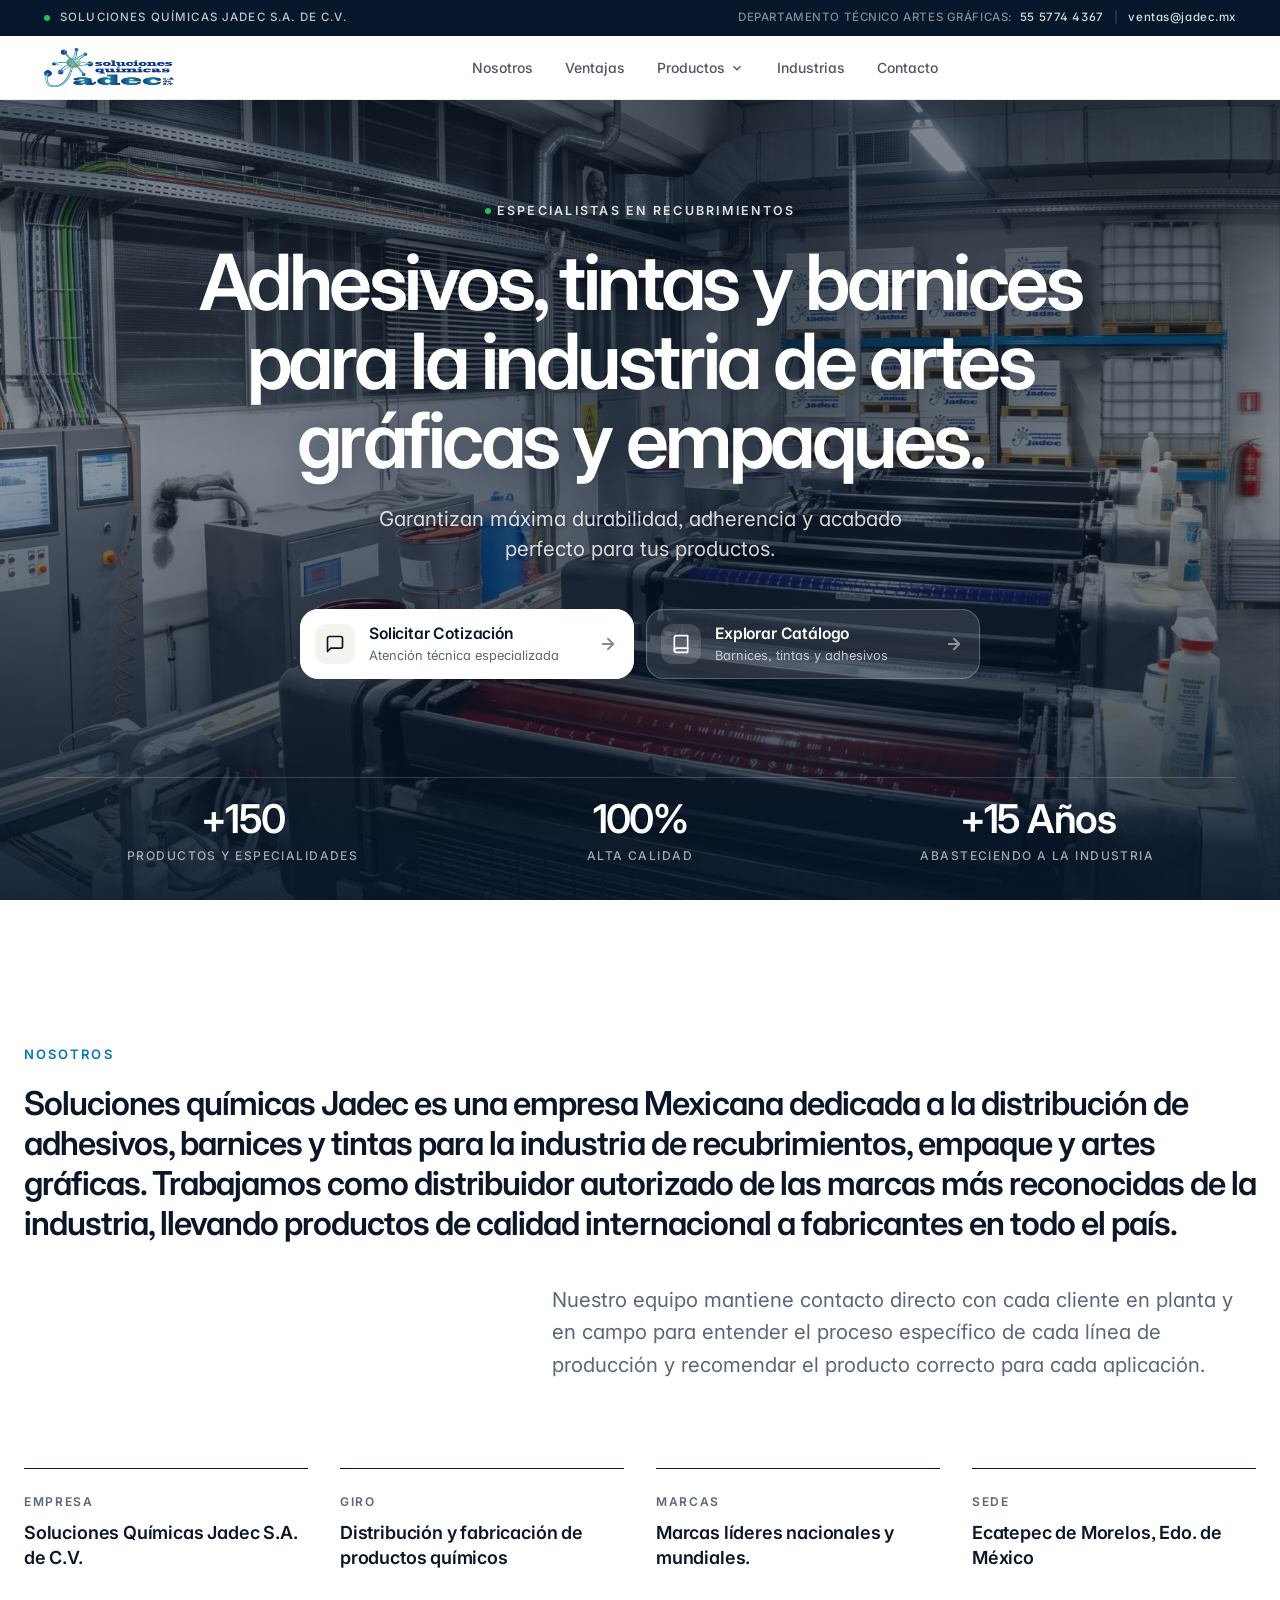
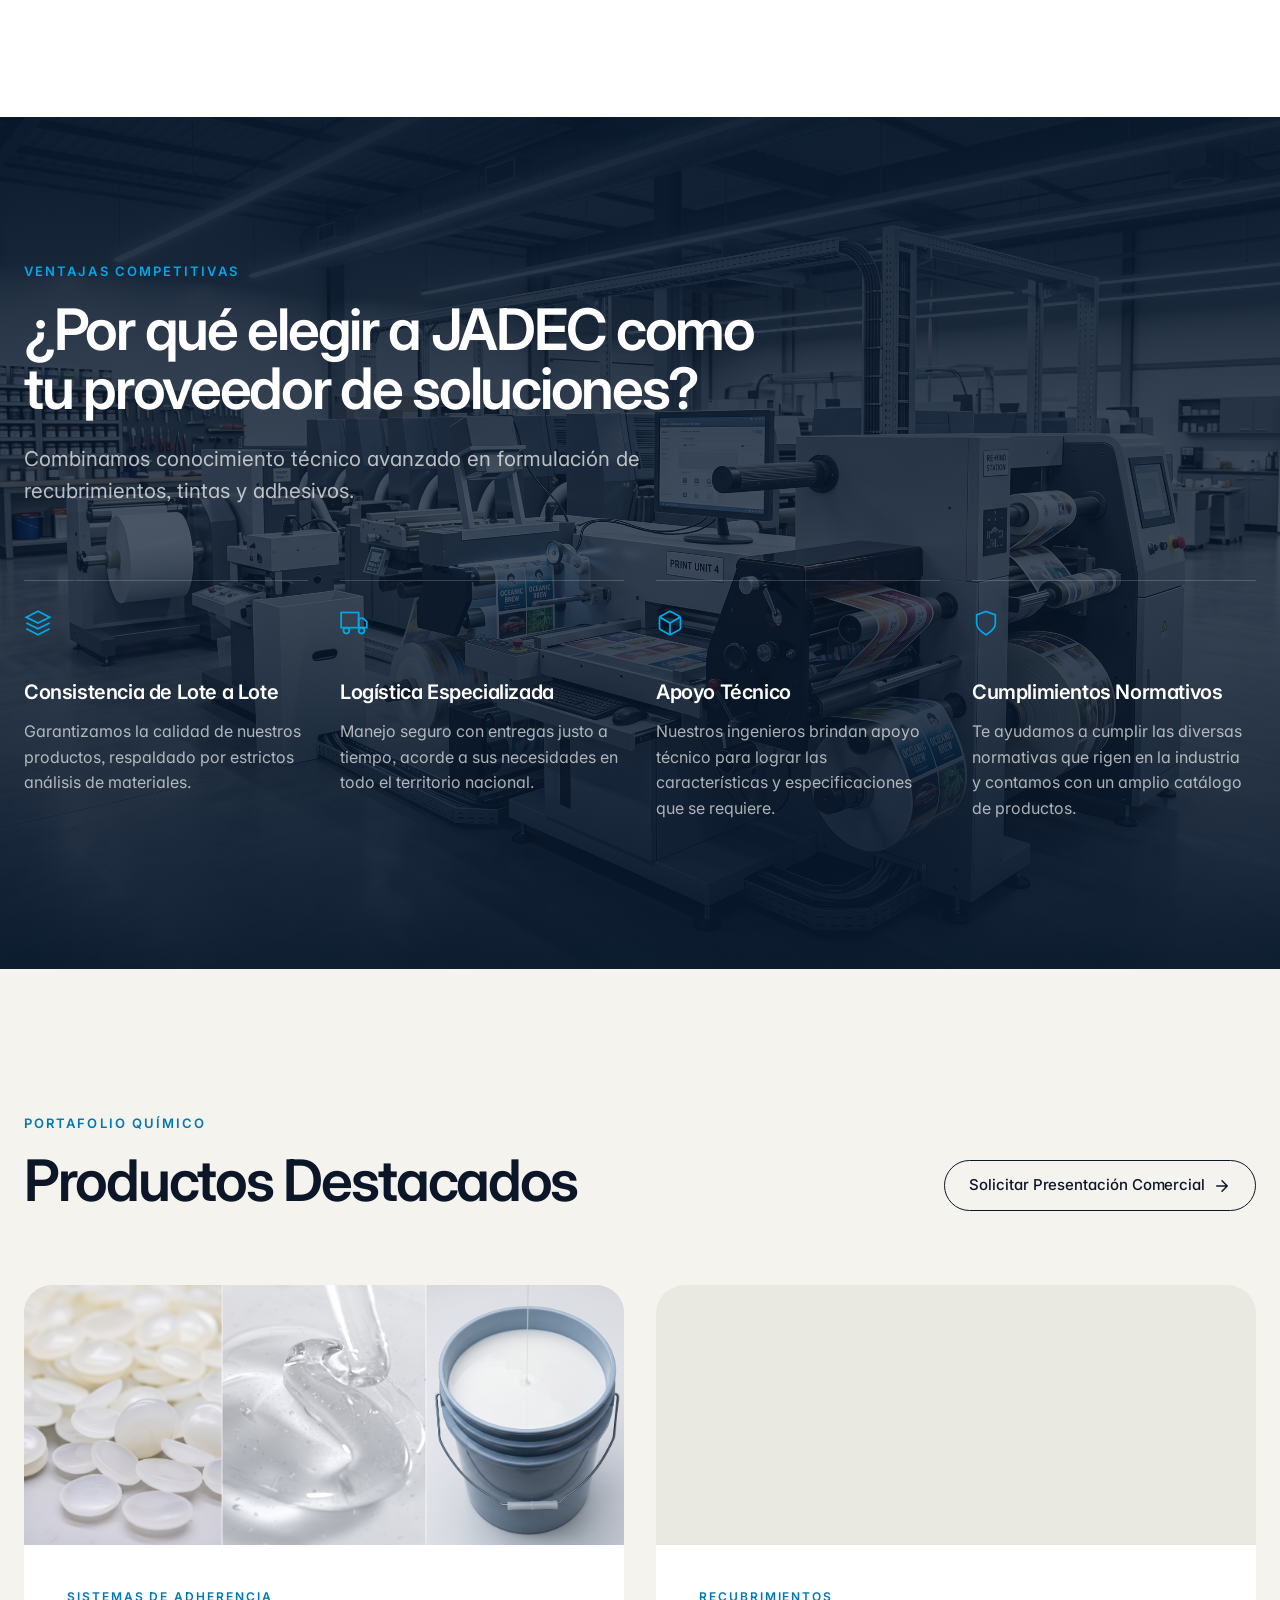
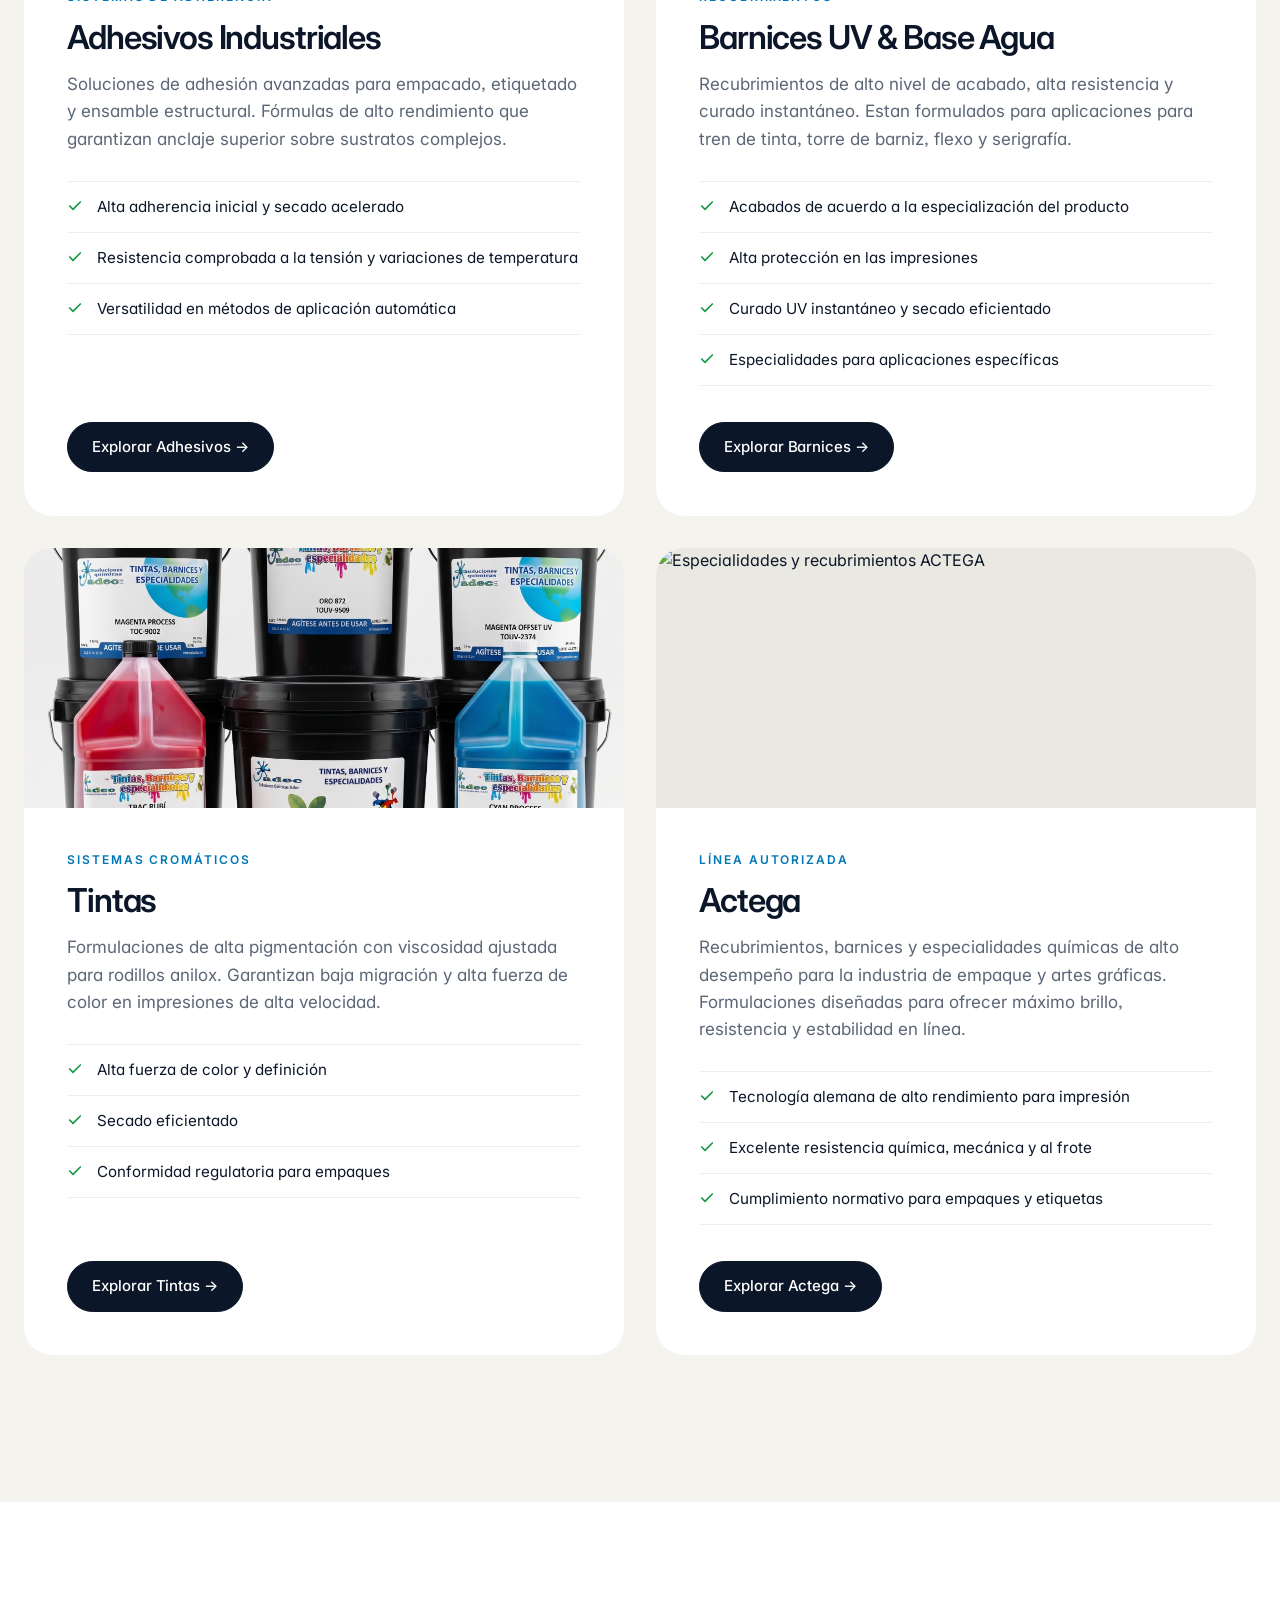
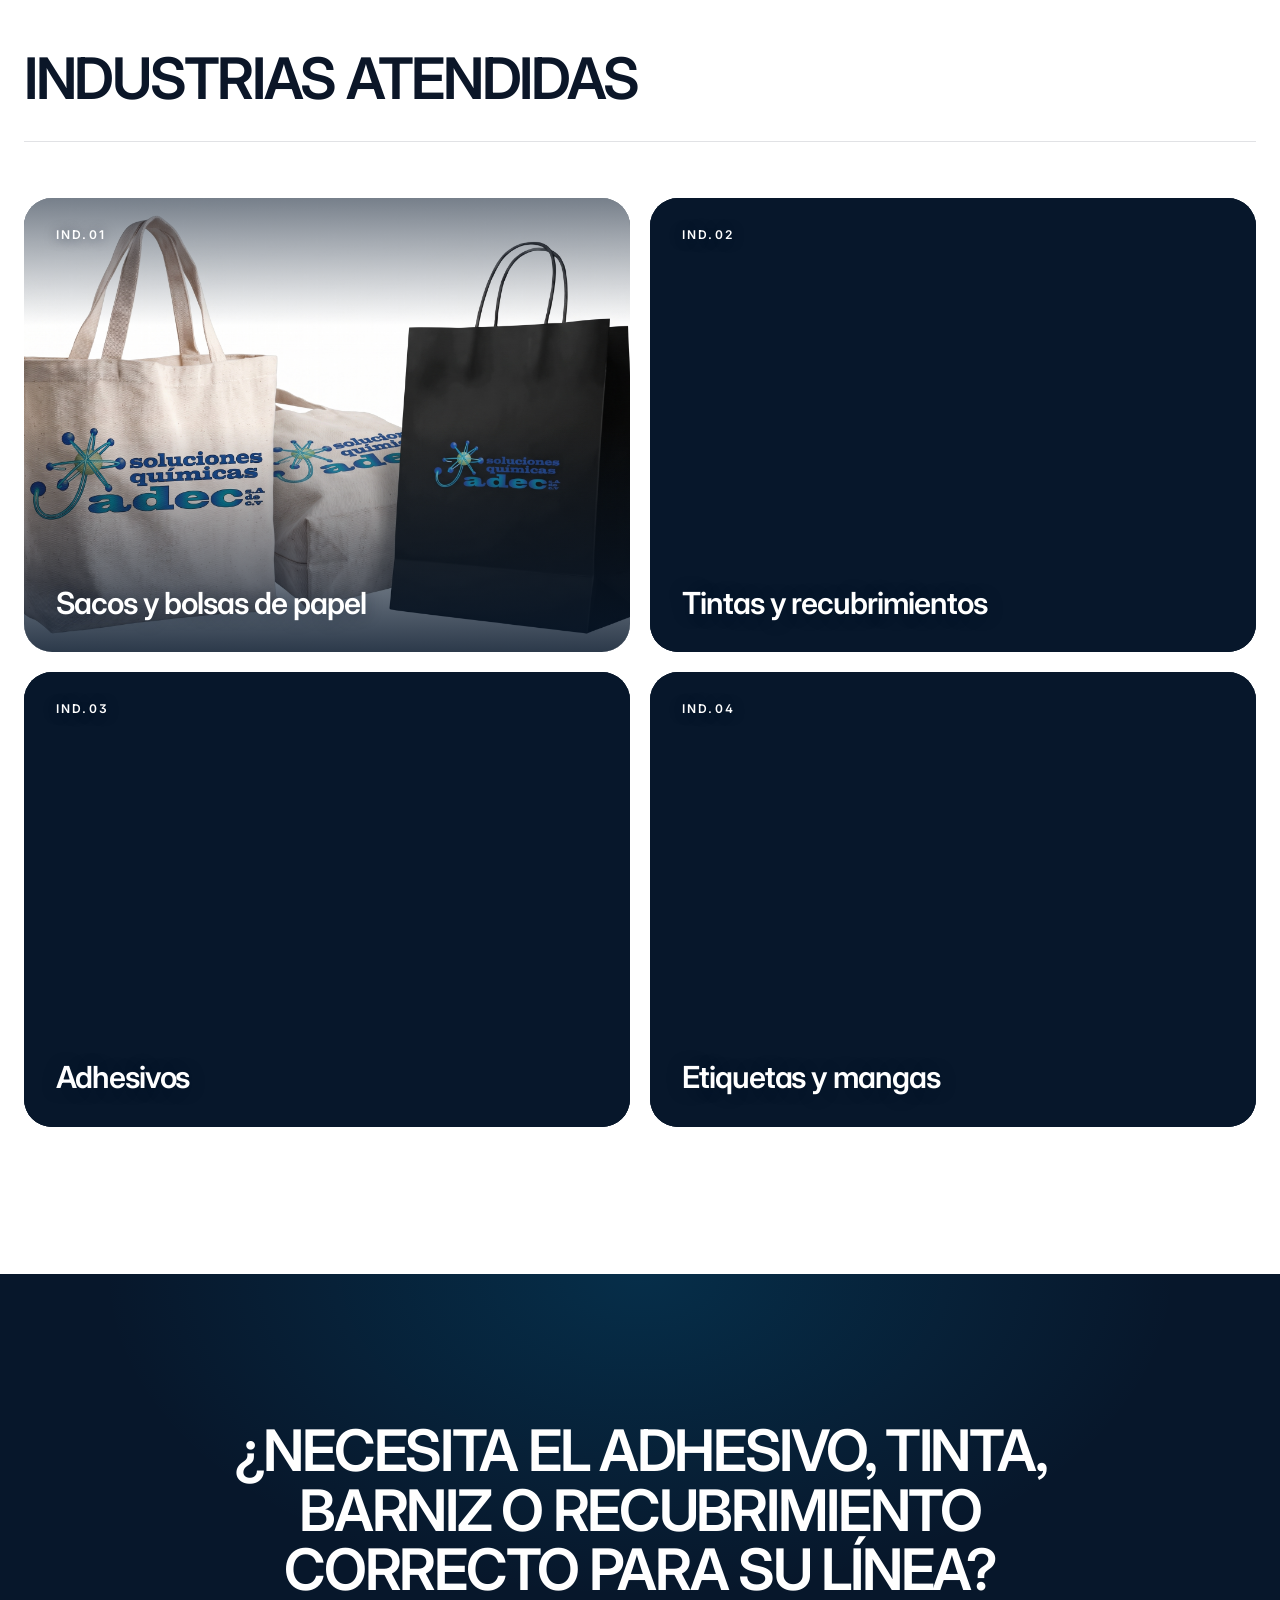
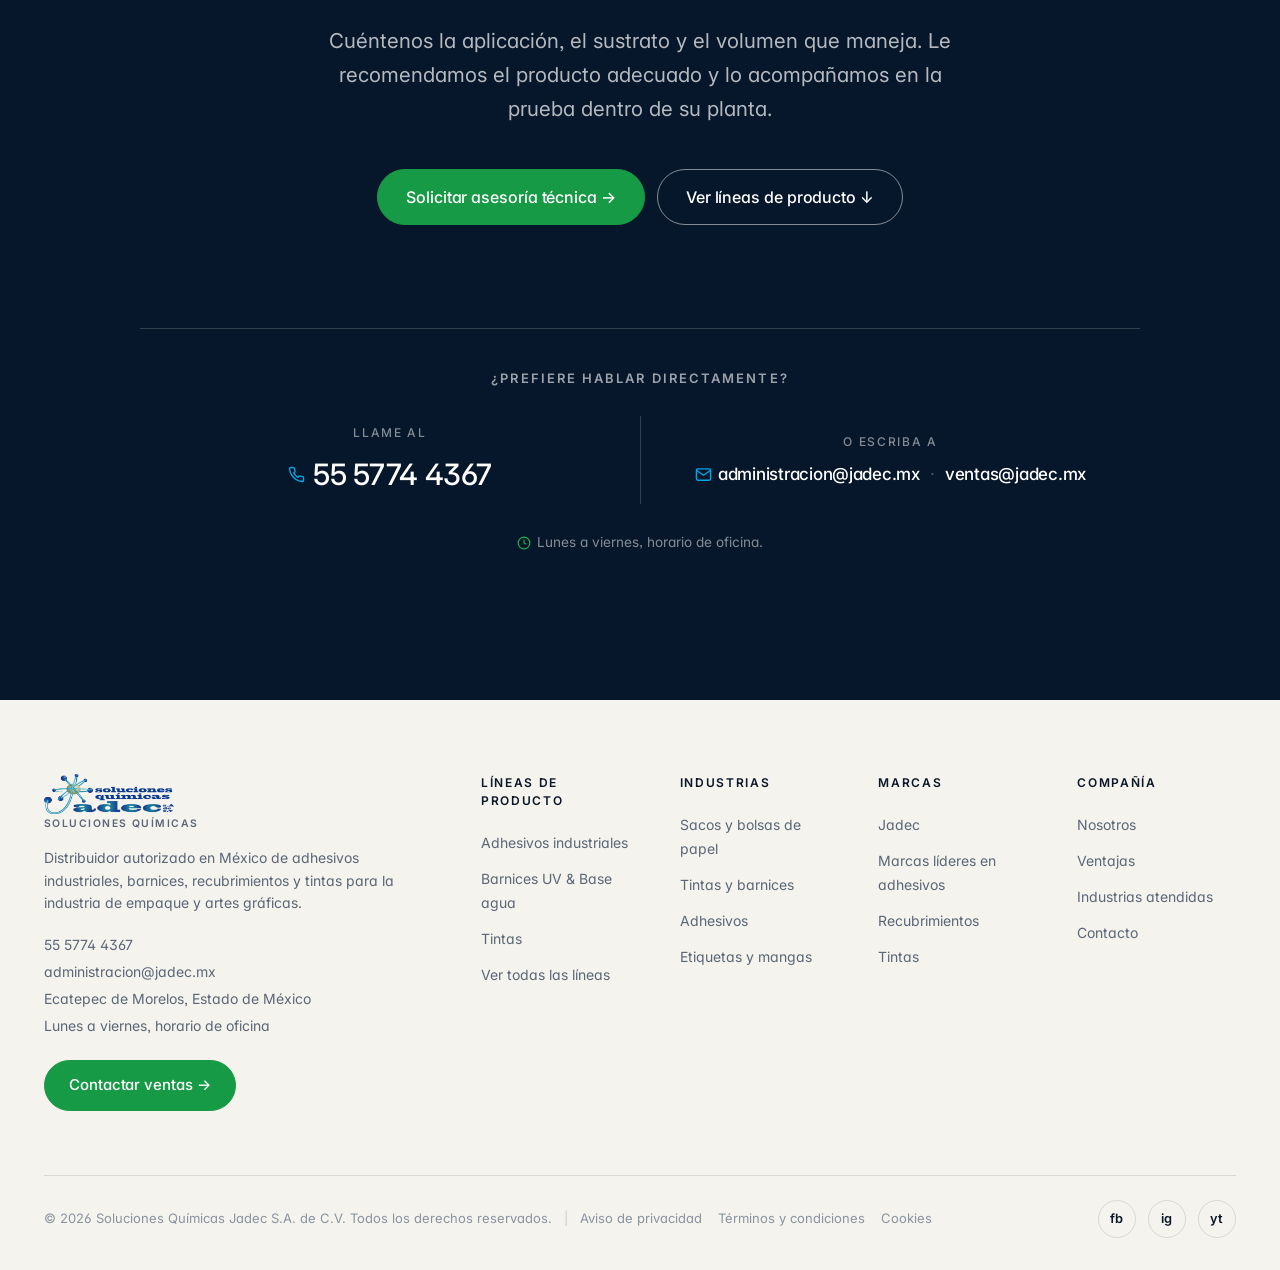
==== commit f8507818: "Se agregó una etiqueta nueva en index pra crear un vinculo nuevo al apartaado de actega html" ====
--- a/index.html
+++ b/index.html
@@ -405,6 +405,26 @@
               <a href="tintas.html" class="btn-action-full">Explorar Tintas &rarr;</a>
             </div>
           </article>
+
+<!-- Tarjeta 4: Actega -->
+          <article class="v-card">
+            <div class="v-card-image">
+              <img src="assets/actega-destacado.webp" alt="Especialidades y recubrimientos ACTEGA" loading="lazy" decoding="async">
+            </div>
+            <div class="v-card-content">
+              <span class="v-card-subtitle">LÍNEA AUTORIZADA</span>
+              <h3 class="v-card-title">Actega</h3>
+              <p class="v-card-desc">
+                Recubrimientos, barnices y especialidades químicas de alto desempeño para la industria de empaque y artes gráficas. Formulaciones diseñadas para ofrecer máximo brillo, resistencia y estabilidad en línea.
+              </p>
+              <ul class="v-card-features">
+                <li>Tecnología alemana de alto rendimiento para impresión</li>
+                <li>Excelente resistencia química, mecánica y al frote</li>
+                <li>Cumplimiento normativo para empaques y etiquetas</li>
+              </ul>
+              <a href="actega.html" class="btn-action-full">Explorar Actega &rarr;</a>
+            </div>
+          </article>
         </div>
       </div>
     </section>
--- a/css/home.css
+++ b/css/home.css
@@ -344,10 +344,12 @@
 /* --------------------------------------------------------------------------
    3. Tarjetas de Productos Verticales (.v-card)
    -------------------------------------------------------------------------- */
-.showcase-grid {
+.showcase-grid,
+#productos .showcase-grid {
   display: grid;
-  grid-template-columns: repeat(3, 1fr);
+  grid-template-columns: repeat(2, 1fr);
   gap: 32px;
+  align-items: stretch;
 }
 
 .v-card {
@@ -364,6 +366,19 @@
 .v-card:hover {
   box-shadow: 0 12px 24px rgba(26, 43, 136, 0.12);
   transform: translateY(-4px);
+}
+
+/* Uniformidad vertical 2x2 para las 4 tarjetas (anula el mosaico horizontal de la primera) */
+#productos .showcase-grid .v-card {
+  grid-column: auto;
+  display: flex;
+  flex-direction: column;
+}
+
+#productos .showcase-grid .v-card .v-card-image {
+  height: 260px;
+  aspect-ratio: auto;
+  min-height: 0;
 }
 
 .v-card-image {
@@ -1069,7 +1084,8 @@
   }
 }
 @media (max-width: 992px) {
-  .showcase-grid {
+  .showcase-grid,
+  #productos .showcase-grid {
     grid-template-columns: 1fr; /* Colapsa a 1 sola columna en dispositivos móviles */
   }
 }
